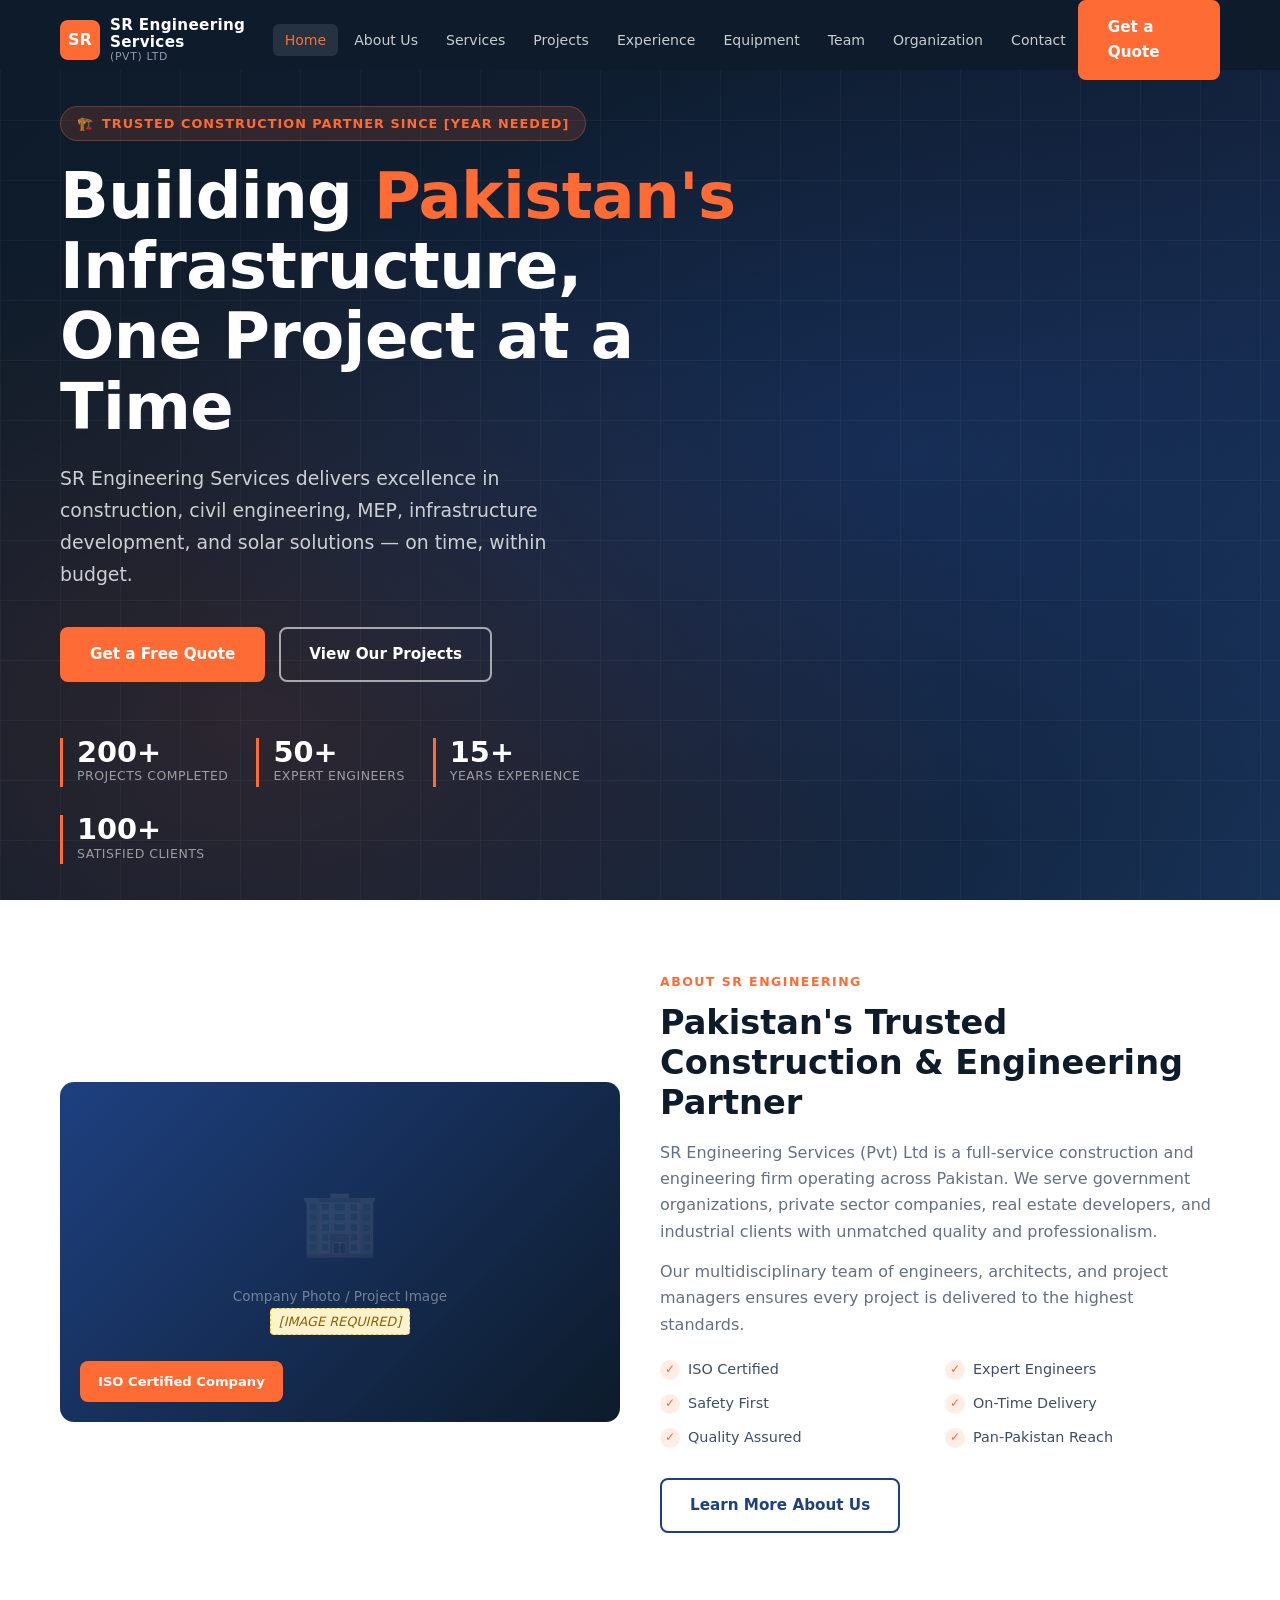
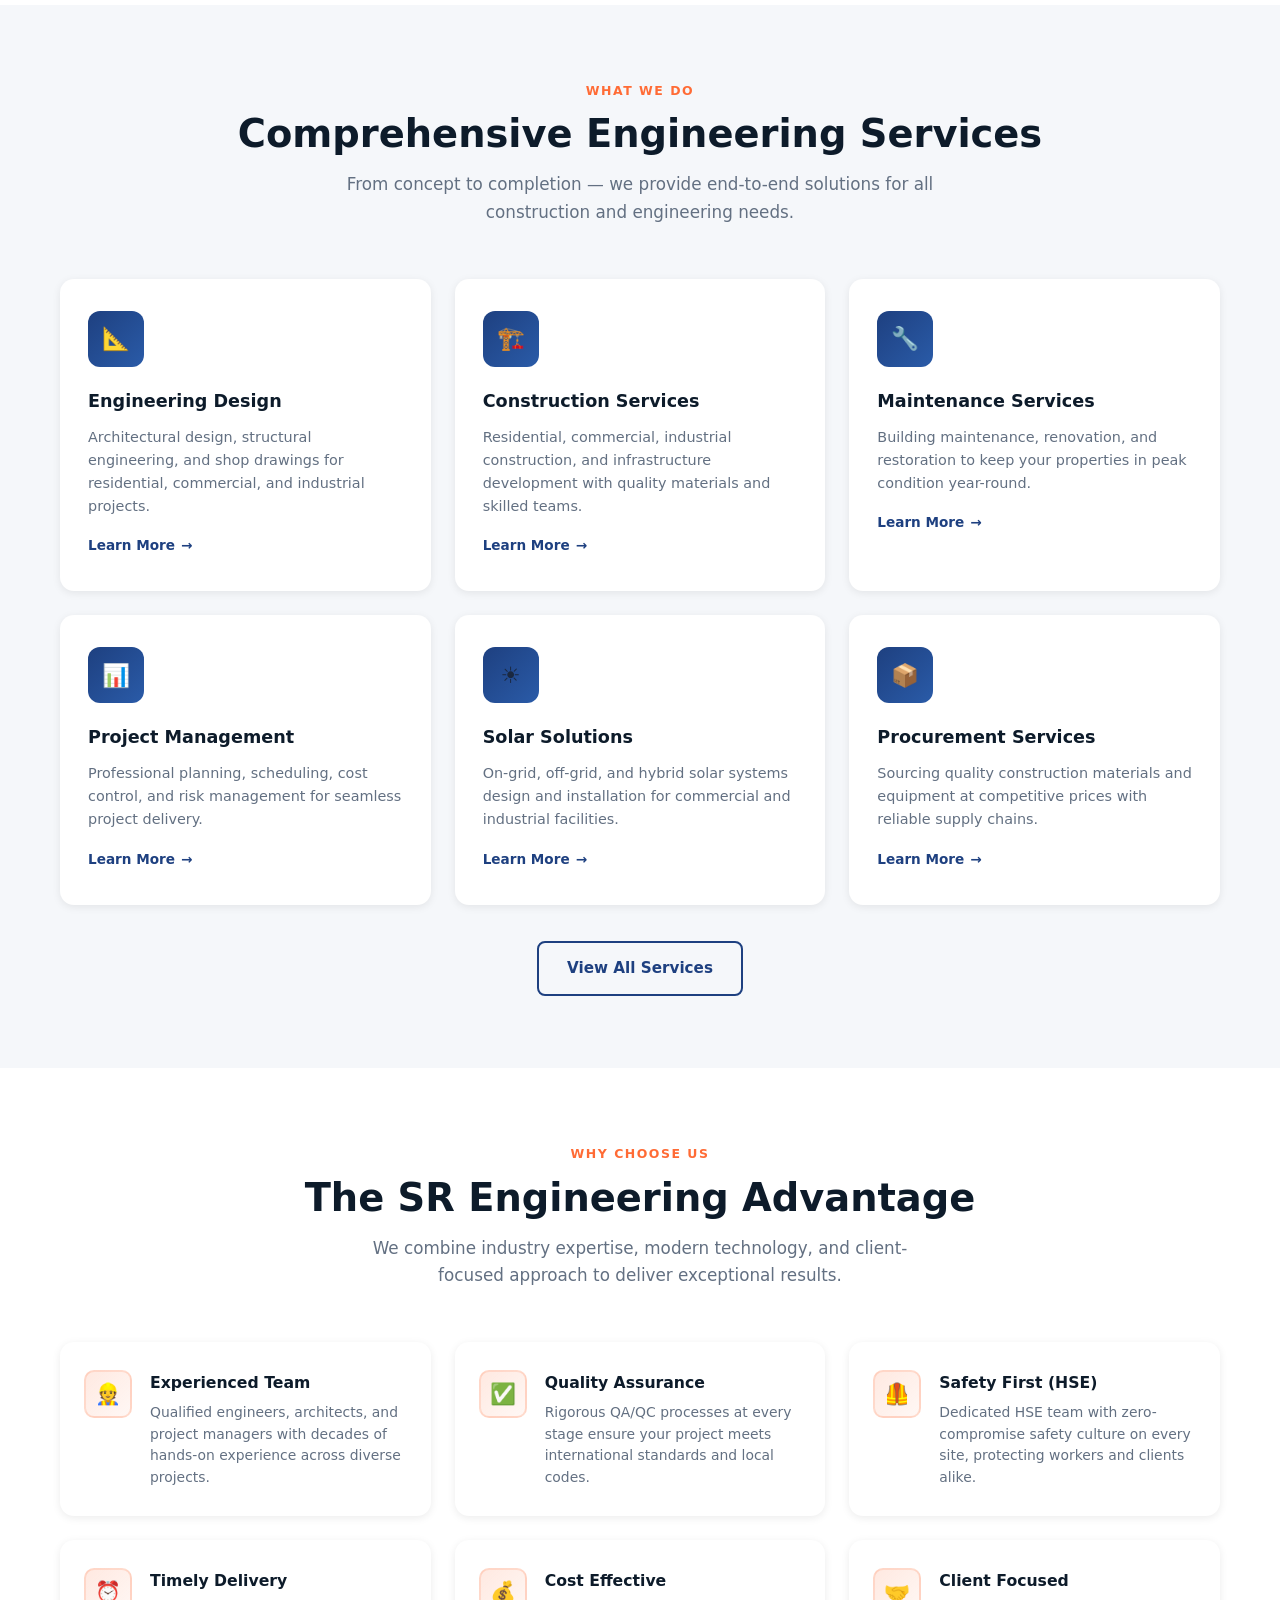
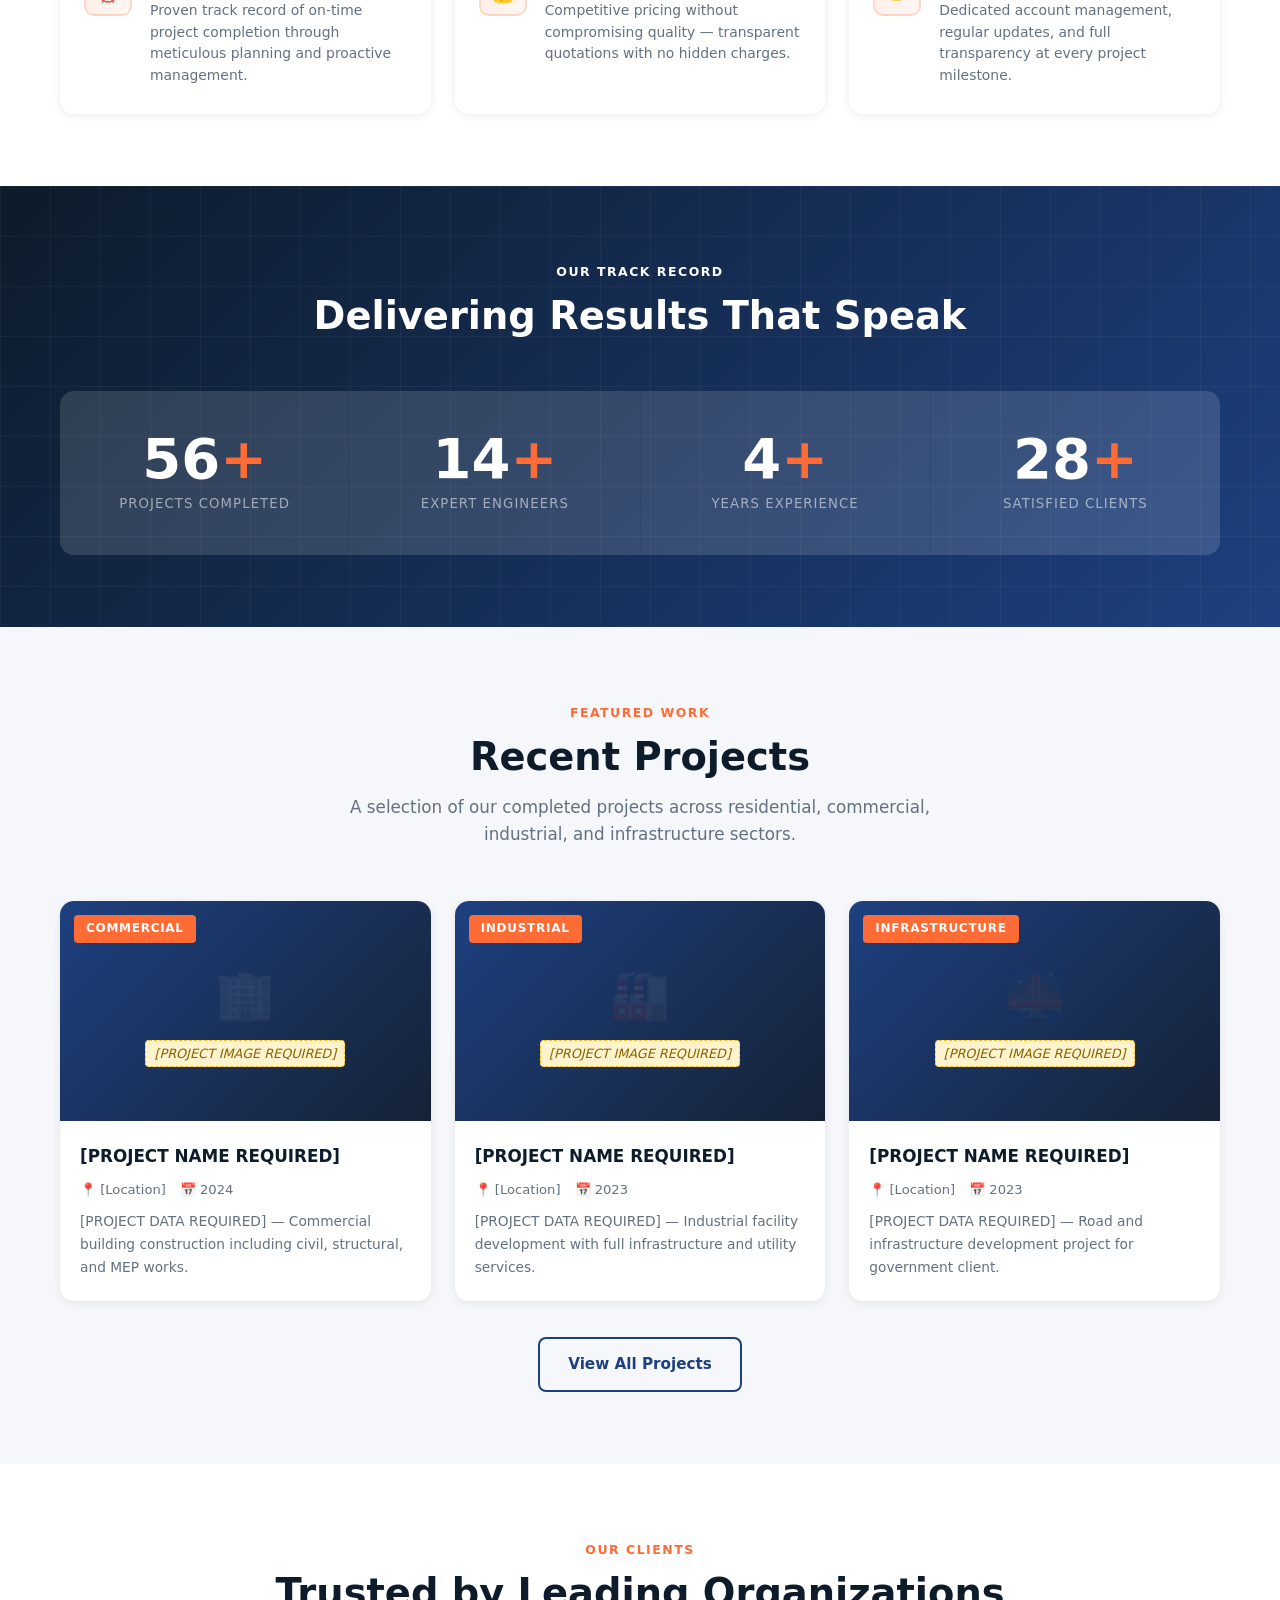
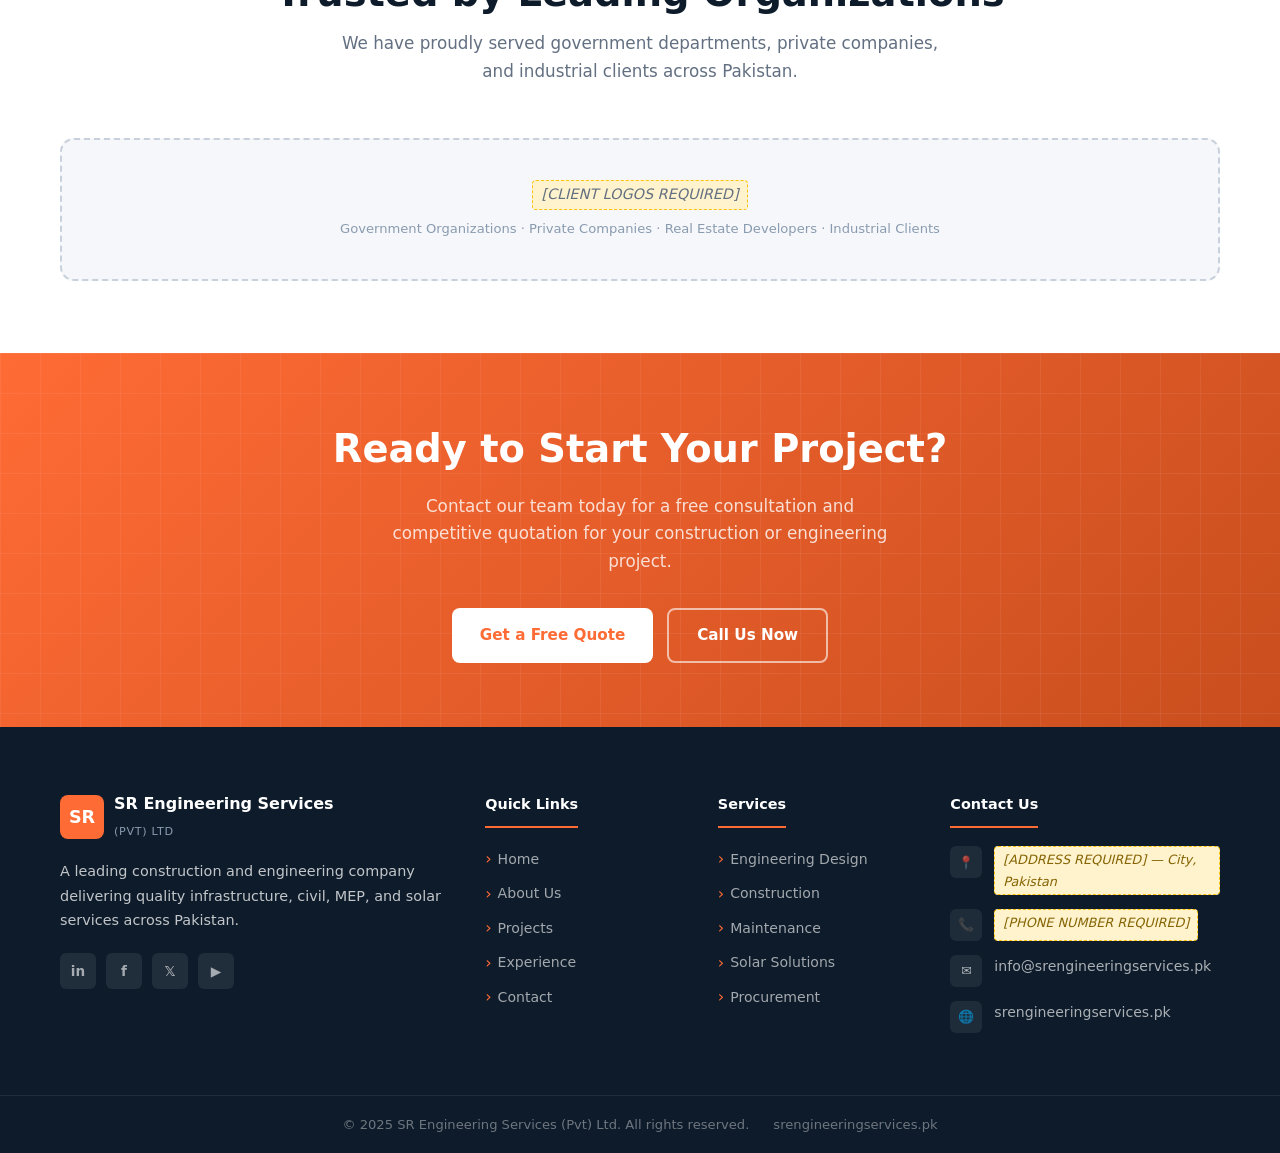
==== index.html @ bb0c6905 "Initial website setup" ====
<!DOCTYPE html>
<html lang="en">
<head>
  <meta charset="UTF-8">
  <meta name="viewport" content="width=device-width, initial-scale=1.0">
  <title>SR Engineering Services (Pvt) Ltd — Construction & Engineering Pakistan</title>
  <meta name="description" content="SR Engineering Services (Pvt) Ltd — Leading construction, civil engineering, infrastructure, MEP, and solar solutions company in Pakistan. Government, commercial, and industrial projects.">
  <meta name="keywords" content="construction company Pakistan, civil engineering, infrastructure, MEP services, solar solutions, SR Engineering">
  <link rel="canonical" href="https://srengineeringservices.pk/">
  <link rel="stylesheet" href="css/style.css">
</head>
<body>

<!-- Navigation -->
<nav class="nav" aria-label="Main navigation">
  <div class="container">
    <div class="nav-inner">
      <a href="index.html" class="nav-logo" aria-label="SR Engineering Services Home">
        <div class="logo-icon" aria-hidden="true">SR</div>
        <div class="logo-text">
          <strong>SR Engineering Services</strong>
          <span>(Pvt) Ltd</span>
        </div>
      </a>
      <ul class="nav-links" role="list">
        <li><a href="index.html" class="active">Home</a></li>
        <li><a href="about.html">About Us</a></li>
        <li><a href="services.html">Services</a></li>
        <li><a href="projects.html">Projects</a></li>
        <li><a href="experience.html">Experience</a></li>
        <li><a href="equipment.html">Equipment</a></li>
        <li><a href="team.html">Team</a></li>
        <li><a href="organization.html">Organization</a></li>
        <li><a href="contact.html">Contact</a></li>
      </ul>
      <a href="contact.html" class="nav-cta btn btn-primary">Get a Quote</a>
      <button class="nav-hamburger" id="hamburger" aria-label="Toggle navigation menu" aria-expanded="false" aria-controls="mobileMenu">
        <span></span><span></span><span></span>
      </button>
    </div>
  </div>
  <div class="nav-mobile" id="mobileMenu" role="navigation" aria-label="Mobile navigation">
    <a href="index.html" class="active">Home</a>
    <a href="about.html">About Us</a>
    <a href="services.html">Services</a>
    <a href="projects.html">Projects</a>
    <a href="experience.html">Experience</a>
    <a href="equipment.html">Equipment</a>
    <a href="team.html">Team</a>
    <a href="organization.html">Organization</a>
    <a href="contact.html">Contact</a>
    <a href="contact.html" class="btn btn-primary">Get a Quote</a>
  </div>
</nav>

<main>

  <!-- Hero -->
  <section class="hero" aria-label="Hero">
    <div class="container">
      <div class="hero-content">
        <div class="hero-badge" aria-hidden="true">
          <span>🏗️</span> Trusted Construction Partner Since [YEAR NEEDED]
        </div>
        <h1>Building <span class="accent-text">Pakistan's</span> Infrastructure, One Project at a Time</h1>
        <p>SR Engineering Services delivers excellence in construction, civil engineering, MEP, infrastructure development, and solar solutions — on time, within budget.</p>
        <div class="hero-actions">
          <a href="contact.html" class="btn btn-primary">Get a Free Quote</a>
          <a href="projects.html" class="btn btn-outline">View Our Projects</a>
        </div>
        <div class="hero-stats" aria-label="Company highlights">
          <div class="hero-stat">
            <div class="num">200+</div>
            <div class="lbl">Projects Completed</div>
          </div>
          <div class="hero-stat">
            <div class="num">50+</div>
            <div class="lbl">Expert Engineers</div>
          </div>
          <div class="hero-stat">
            <div class="num">15+</div>
            <div class="lbl">Years Experience</div>
          </div>
          <div class="hero-stat">
            <div class="num">100+</div>
            <div class="lbl">Satisfied Clients</div>
          </div>
        </div>
      </div>
    </div>
  </section>

  <!-- About Preview -->
  <section class="about-preview section" aria-labelledby="about-heading">
    <div class="container">
      <div class="about-preview-inner">
        <div class="about-preview-visual" aria-hidden="true">
          <div class="about-visual-placeholder">
            <div class="big-icon">🏢</div>
            <p>Company Photo / Project Image<br><span class="content-needed">[IMAGE REQUIRED]</span></p>
          </div>
          <div class="about-tag">ISO Certified Company</div>
        </div>
        <div class="about-preview-text">
          <span class="eyebrow">About SR Engineering</span>
          <h2 id="about-heading">Pakistan's Trusted Construction & Engineering Partner</h2>
          <p>SR Engineering Services (Pvt) Ltd is a full-service construction and engineering firm operating across Pakistan. We serve government organizations, private sector companies, real estate developers, and industrial clients with unmatched quality and professionalism.</p>
          <p>Our multidisciplinary team of engineers, architects, and project managers ensures every project is delivered to the highest standards.</p>
          <div class="about-features">
            <div class="about-feature">ISO Certified</div>
            <div class="about-feature">Expert Engineers</div>
            <div class="about-feature">Safety First</div>
            <div class="about-feature">On-Time Delivery</div>
            <div class="about-feature">Quality Assured</div>
            <div class="about-feature">Pan-Pakistan Reach</div>
          </div>
          <a href="about.html" class="btn btn-outline-dark">Learn More About Us</a>
        </div>
      </div>
    </div>
  </section>

  <!-- Services -->
  <section class="services-sec section" aria-labelledby="services-heading">
    <div class="container">
      <div class="section-header">
        <span class="eyebrow">What We Do</span>
        <h2 id="services-heading">Comprehensive Engineering Services</h2>
        <p>From concept to completion — we provide end-to-end solutions for all construction and engineering needs.</p>
      </div>
      <div class="grid-3">
        <div class="service-card">
          <div class="service-icon" aria-hidden="true">📐</div>
          <h3>Engineering Design</h3>
          <p>Architectural design, structural engineering, and shop drawings for residential, commercial, and industrial projects.</p>
          <a href="services.html#engineering" class="service-link">Learn More</a>
        </div>
        <div class="service-card">
          <div class="service-icon" aria-hidden="true">🏗️</div>
          <h3>Construction Services</h3>
          <p>Residential, commercial, industrial construction, and infrastructure development with quality materials and skilled teams.</p>
          <a href="services.html#construction" class="service-link">Learn More</a>
        </div>
        <div class="service-card">
          <div class="service-icon" aria-hidden="true">🔧</div>
          <h3>Maintenance Services</h3>
          <p>Building maintenance, renovation, and restoration to keep your properties in peak condition year-round.</p>
          <a href="services.html#maintenance" class="service-link">Learn More</a>
        </div>
        <div class="service-card">
          <div class="service-icon" aria-hidden="true">📊</div>
          <h3>Project Management</h3>
          <p>Professional planning, scheduling, cost control, and risk management for seamless project delivery.</p>
          <a href="services.html#management" class="service-link">Learn More</a>
        </div>
        <div class="service-card">
          <div class="service-icon" aria-hidden="true">☀️</div>
          <h3>Solar Solutions</h3>
          <p>On-grid, off-grid, and hybrid solar systems design and installation for commercial and industrial facilities.</p>
          <a href="services.html#solar" class="service-link">Learn More</a>
        </div>
        <div class="service-card">
          <div class="service-icon" aria-hidden="true">📦</div>
          <h3>Procurement Services</h3>
          <p>Sourcing quality construction materials and equipment at competitive prices with reliable supply chains.</p>
          <a href="services.html#procurement" class="service-link">Learn More</a>
        </div>
      </div>
      <div style="text-align:center; margin-top:36px;">
        <a href="services.html" class="btn btn-outline-dark">View All Services</a>
      </div>
    </div>
  </section>

  <!-- Why Choose Us -->
  <section class="section" style="background: var(--white);" aria-labelledby="why-heading">
    <div class="container">
      <div class="section-header">
        <span class="eyebrow">Why Choose Us</span>
        <h2 id="why-heading">The SR Engineering Advantage</h2>
        <p>We combine industry expertise, modern technology, and client-focused approach to deliver exceptional results.</p>
      </div>
      <div class="grid-3">
        <div class="why-card">
          <div class="why-icon" aria-hidden="true">👷</div>
          <div>
            <h3>Experienced Team</h3>
            <p>Qualified engineers, architects, and project managers with decades of hands-on experience across diverse projects.</p>
          </div>
        </div>
        <div class="why-card">
          <div class="why-icon" aria-hidden="true">✅</div>
          <div>
            <h3>Quality Assurance</h3>
            <p>Rigorous QA/QC processes at every stage ensure your project meets international standards and local codes.</p>
          </div>
        </div>
        <div class="why-card">
          <div class="why-icon" aria-hidden="true">🦺</div>
          <div>
            <h3>Safety First (HSE)</h3>
            <p>Dedicated HSE team with zero-compromise safety culture on every site, protecting workers and clients alike.</p>
          </div>
        </div>
        <div class="why-card">
          <div class="why-icon" aria-hidden="true">⏰</div>
          <div>
            <h3>Timely Delivery</h3>
            <p>Proven track record of on-time project completion through meticulous planning and proactive management.</p>
          </div>
        </div>
        <div class="why-card">
          <div class="why-icon" aria-hidden="true">💰</div>
          <div>
            <h3>Cost Effective</h3>
            <p>Competitive pricing without compromising quality — transparent quotations with no hidden charges.</p>
          </div>
        </div>
        <div class="why-card">
          <div class="why-icon" aria-hidden="true">🤝</div>
          <div>
            <h3>Client Focused</h3>
            <p>Dedicated account management, regular updates, and full transparency at every project milestone.</p>
          </div>
        </div>
      </div>
    </div>
  </section>

  <!-- Stats -->
  <section class="stats-sec section" aria-label="Company statistics">
    <div class="container">
      <div class="section-header light">
        <span class="eyebrow">Our Track Record</span>
        <h2>Delivering Results That Speak</h2>
      </div>
      <div class="stats-grid">
        <div class="stat-item">
          <div class="stat-num"><span data-count="200">0</span><span class="suffix">+</span></div>
          <div class="stat-label">Projects Completed</div>
        </div>
        <div class="stat-item">
          <div class="stat-num"><span data-count="50">0</span><span class="suffix">+</span></div>
          <div class="stat-label">Expert Engineers</div>
        </div>
        <div class="stat-item">
          <div class="stat-num"><span data-count="15">0</span><span class="suffix">+</span></div>
          <div class="stat-label">Years Experience</div>
        </div>
        <div class="stat-item">
          <div class="stat-num"><span data-count="100">0</span><span class="suffix">+</span></div>
          <div class="stat-label">Satisfied Clients</div>
        </div>
      </div>
    </div>
  </section>

  <!-- Featured Projects -->
  <section class="section" style="background: var(--light);" aria-labelledby="projects-heading">
    <div class="container">
      <div class="section-header">
        <span class="eyebrow">Featured Work</span>
        <h2 id="projects-heading">Recent Projects</h2>
        <p>A selection of our completed projects across residential, commercial, industrial, and infrastructure sectors.</p>
      </div>
      <div class="grid-3">
        <article class="project-card">
          <div class="project-img">
            <div class="project-img-placeholder">
              <span>🏢</span>
              <p class="content-needed">[PROJECT IMAGE REQUIRED]</p>
            </div>
            <span class="project-category">Commercial</span>
          </div>
          <div class="project-body">
            <h3>[PROJECT NAME REQUIRED]</h3>
            <div class="project-meta">
              <span>📍 [Location]</span>
              <span>📅 2024</span>
            </div>
            <p style="font-size:.86rem; color:var(--text-lt); margin-top:10px;">[PROJECT DATA REQUIRED] — Commercial building construction including civil, structural, and MEP works.</p>
          </div>
        </article>
        <article class="project-card">
          <div class="project-img">
            <div class="project-img-placeholder">
              <span>🏭</span>
              <p class="content-needed">[PROJECT IMAGE REQUIRED]</p>
            </div>
            <span class="project-category">Industrial</span>
          </div>
          <div class="project-body">
            <h3>[PROJECT NAME REQUIRED]</h3>
            <div class="project-meta">
              <span>📍 [Location]</span>
              <span>📅 2023</span>
            </div>
            <p style="font-size:.86rem; color:var(--text-lt); margin-top:10px;">[PROJECT DATA REQUIRED] — Industrial facility development with full infrastructure and utility services.</p>
          </div>
        </article>
        <article class="project-card">
          <div class="project-img">
            <div class="project-img-placeholder">
              <span>🌉</span>
              <p class="content-needed">[PROJECT IMAGE REQUIRED]</p>
            </div>
            <span class="project-category">Infrastructure</span>
          </div>
          <div class="project-body">
            <h3>[PROJECT NAME REQUIRED]</h3>
            <div class="project-meta">
              <span>📍 [Location]</span>
              <span>📅 2023</span>
            </div>
            <p style="font-size:.86rem; color:var(--text-lt); margin-top:10px;">[PROJECT DATA REQUIRED] — Road and infrastructure development project for government client.</p>
          </div>
        </article>
      </div>
      <div style="text-align:center; margin-top:36px;">
        <a href="projects.html" class="btn btn-outline-dark">View All Projects</a>
      </div>
    </div>
  </section>

  <!-- Clients -->
  <section class="section" aria-labelledby="clients-heading">
    <div class="container">
      <div class="section-header">
        <span class="eyebrow">Our Clients</span>
        <h2 id="clients-heading">Trusted by Leading Organizations</h2>
        <p>We have proudly served government departments, private companies, and industrial clients across Pakistan.</p>
      </div>
      <div style="background:var(--light); border-radius:var(--radius-lg); padding:40px; text-align:center; border:2px dashed var(--gray-lt);">
        <p style="color:var(--text-lt); font-size:.9rem; margin-bottom:8px;" class="content-needed">[CLIENT LOGOS REQUIRED]</p>
        <p style="color:var(--gray); font-size:.82rem;">Government Organizations · Private Companies · Real Estate Developers · Industrial Clients</p>
      </div>
    </div>
  </section>

  <!-- CTA Banner -->
  <section class="cta-banner" aria-labelledby="cta-heading">
    <div class="container cta-banner-inner">
      <h2 id="cta-heading">Ready to Start Your Project?</h2>
      <p>Contact our team today for a free consultation and competitive quotation for your construction or engineering project.</p>
      <div style="display:flex; gap:14px; justify-content:center; flex-wrap:wrap;">
        <a href="contact.html" class="btn btn-white">Get a Free Quote</a>
        <a href="tel:[PHONE]" class="btn btn-outline" style="border-color:rgba(255,255,255,.6);">Call Us Now</a>
      </div>
    </div>
  </section>

</main>

<!-- Footer -->
<footer class="footer">
  <div class="container">
    <div class="footer-grid">
      <div class="footer-brand">
        <div class="logo-wrap">
          <div class="logo-icon">SR</div>
          <div>
            <strong>SR Engineering Services</strong>
            <small>(Pvt) Ltd</small>
          </div>
        </div>
        <p>A leading construction and engineering company delivering quality infrastructure, civil, MEP, and solar services across Pakistan.</p>
        <div class="social-links">
          <a href="#" aria-label="LinkedIn">in</a>
          <a href="#" aria-label="Facebook">f</a>
          <a href="#" aria-label="Twitter">𝕏</a>
          <a href="#" aria-label="YouTube">▶</a>
        </div>
      </div>
      <div class="footer-col">
        <h4>Quick Links</h4>
        <ul>
          <li><a href="index.html">Home</a></li>
          <li><a href="about.html">About Us</a></li>
          <li><a href="projects.html">Projects</a></li>
          <li><a href="experience.html">Experience</a></li>
          <li><a href="contact.html">Contact</a></li>
        </ul>
      </div>
      <div class="footer-col">
        <h4>Services</h4>
        <ul>
          <li><a href="services.html#engineering">Engineering Design</a></li>
          <li><a href="services.html#construction">Construction</a></li>
          <li><a href="services.html#maintenance">Maintenance</a></li>
          <li><a href="services.html#solar">Solar Solutions</a></li>
          <li><a href="services.html#procurement">Procurement</a></li>
        </ul>
      </div>
      <div class="footer-col">
        <h4>Contact Us</h4>
        <div class="footer-contact-item">
          <div class="icon" aria-hidden="true">📍</div>
          <span class="content-needed">[ADDRESS REQUIRED] — City, Pakistan</span>
        </div>
        <div class="footer-contact-item">
          <div class="icon" aria-hidden="true">📞</div>
          <span class="content-needed">[PHONE NUMBER REQUIRED]</span>
        </div>
        <div class="footer-contact-item">
          <div class="icon" aria-hidden="true">✉️</div>
          <span>info@srengineeringservices.pk</span>
        </div>
        <div class="footer-contact-item">
          <div class="icon" aria-hidden="true">🌐</div>
          <span>srengineeringservices.pk</span>
        </div>
      </div>
    </div>
  </div>
  <div class="footer-bottom">
    <div class="container" style="display:flex; flex-direction:column; gap:6px; align-items:center;">
      <div style="display:flex; gap:24px; flex-wrap:wrap; justify-content:center;">
        <p>© 2025 SR Engineering Services (Pvt) Ltd. All rights reserved.</p>
        <p>srengineeringservices.pk</p>
      </div>
    </div>
  </div>
</footer>

<script src="js/main.js"></script>
</body>
</html>
---- css/style.css ----
/* ============================================================
   SR Engineering Services (Pvt) Ltd — Main Stylesheet
   Mobile-first | CSS Custom Properties | No Framework
   ============================================================ */

/* ── Reset & Variables ─────────────────────────────────────── */
*, *::before, *::after { box-sizing: border-box; margin: 0; padding: 0; }

:root {
  --dark:       #0d1b2a;
  --dark-2:     #152236;
  --primary:    #1e4080;
  --primary-lt: #2a5ba8;
  --accent:     #ff6b35;
  --accent-dk:  #e05520;
  --light:      #f5f7fa;
  --light-2:    #edf0f5;
  --gray:       #8a9bb0;
  --gray-lt:    #c8d0db;
  --white:      #ffffff;
  --text:       #1a2840;
  --text-md:    #3d4f66;
  --text-lt:    #637082;

  --shadow-sm:  0 2px 8px rgba(0,0,0,.08);
  --shadow:     0 4px 20px rgba(0,0,0,.12);
  --shadow-lg:  0 8px 40px rgba(0,0,0,.18);

  --radius:     8px;
  --radius-lg:  14px;
  --transition: 0.25s ease;

  --nav-h:      70px;
  --container:  1200px;
}

html { scroll-behavior: smooth; font-size: 16px; }

body {
  font-family: 'Segoe UI', system-ui, -apple-system, sans-serif;
  color: var(--text);
  background: var(--white);
  line-height: 1.65;
  -webkit-font-smoothing: antialiased;
}

img { max-width: 100%; display: block; }
a  { color: inherit; text-decoration: none; }
ul { list-style: none; }
button { cursor: pointer; font: inherit; border: none; background: none; }

/* ── Utility ────────────────────────────────────────────────── */
.container {
  width: 100%;
  max-width: var(--container);
  margin: 0 auto;
  padding: 0 20px;
}

.section {
  padding: 72px 0;
}

.section-sm { padding: 48px 0; }

.section-header {
  text-align: center;
  margin-bottom: 52px;
}

.section-header .eyebrow {
  display: inline-block;
  font-size: .78rem;
  font-weight: 700;
  letter-spacing: .12em;
  text-transform: uppercase;
  color: var(--accent);
  margin-bottom: 10px;
}

.section-header h2 {
  font-size: clamp(1.6rem, 4vw, 2.4rem);
  font-weight: 800;
  color: var(--dark);
  line-height: 1.2;
  margin-bottom: 14px;
}

.section-header p {
  font-size: 1.05rem;
  color: var(--text-lt);
  max-width: 600px;
  margin: 0 auto;
}

.section-header.light h2,
.section-header.light p,
.section-header.light .eyebrow { color: var(--white); }
.section-header.light p { opacity: .82; }

/* Grid helpers */
.grid-2 { display: grid; gap: 28px; }
.grid-3 { display: grid; gap: 24px; }
.grid-4 { display: grid; gap: 20px; }

@media (min-width: 640px) {
  .grid-2 { grid-template-columns: repeat(2, 1fr); }
  .grid-4 { grid-template-columns: repeat(2, 1fr); }
}
@media (min-width: 768px) {
  .grid-3 { grid-template-columns: repeat(2, 1fr); }
}
@media (min-width: 1024px) {
  .grid-3 { grid-template-columns: repeat(3, 1fr); }
  .grid-4 { grid-template-columns: repeat(4, 1fr); }
}

/* Buttons */
.btn {
  display: inline-flex;
  align-items: center;
  gap: 8px;
  padding: 13px 28px;
  border-radius: var(--radius);
  font-size: .95rem;
  font-weight: 600;
  transition: all var(--transition);
  cursor: pointer;
  border: 2px solid transparent;
}

.btn-primary {
  background: var(--accent);
  color: var(--white);
  border-color: var(--accent);
}
.btn-primary:hover {
  background: var(--accent-dk);
  border-color: var(--accent-dk);
  transform: translateY(-1px);
  box-shadow: 0 6px 20px rgba(255,107,53,.35);
}

.btn-outline {
  background: transparent;
  color: var(--white);
  border-color: rgba(255,255,255,.6);
}
.btn-outline:hover {
  background: var(--white);
  color: var(--dark);
  border-color: var(--white);
}

.btn-outline-dark {
  background: transparent;
  color: var(--primary);
  border-color: var(--primary);
}
.btn-outline-dark:hover {
  background: var(--primary);
  color: var(--white);
}

/* Card */
.card {
  background: var(--white);
  border-radius: var(--radius-lg);
  box-shadow: var(--shadow-sm);
  transition: transform var(--transition), box-shadow var(--transition);
  overflow: hidden;
}
.card:hover {
  transform: translateY(-4px);
  box-shadow: var(--shadow);
}

/* Badge */
.badge {
  display: inline-block;
  padding: 4px 12px;
  border-radius: 20px;
  font-size: .78rem;
  font-weight: 600;
  background: var(--accent);
  color: var(--white);
}

/* Content needed marker */
.content-needed {
  display: inline-block;
  background: #fff3cd;
  color: #856404;
  border: 1px dashed #ffc107;
  border-radius: 4px;
  padding: 2px 8px;
  font-size: .8rem;
  font-style: italic;
}

/* ── Navigation ─────────────────────────────────────────────── */
.nav {
  position: fixed;
  top: 0; left: 0; right: 0;
  height: var(--nav-h);
  background: var(--dark);
  z-index: 1000;
  transition: box-shadow var(--transition), background var(--transition);
}

.nav.scrolled {
  box-shadow: 0 2px 20px rgba(0,0,0,.3);
}

.nav-inner {
  display: flex;
  align-items: center;
  justify-content: space-between;
  height: 100%;
}

.nav-logo {
  display: flex;
  align-items: center;
  gap: 10px;
}

.nav-logo .logo-icon {
  width: 40px;
  height: 40px;
  background: var(--accent);
  border-radius: var(--radius);
  display: flex;
  align-items: center;
  justify-content: center;
  font-size: 1rem;
  font-weight: 900;
  color: var(--white);
  flex-shrink: 0;
}

.nav-logo .logo-text {
  display: flex;
  flex-direction: column;
  line-height: 1.1;
}
.nav-logo .logo-text strong {
  font-size: .95rem;
  font-weight: 800;
  color: var(--white);
  letter-spacing: .02em;
}
.nav-logo .logo-text span {
  font-size: .68rem;
  color: var(--gray);
  letter-spacing: .06em;
  text-transform: uppercase;
}

.nav-links {
  display: none;
  align-items: center;
  gap: 4px;
}

.nav-links a {
  padding: 8px 12px;
  border-radius: 6px;
  font-size: .88rem;
  font-weight: 500;
  color: rgba(255,255,255,.78);
  transition: all var(--transition);
  white-space: nowrap;
}
.nav-links a:hover,
.nav-links a.active {
  color: var(--white);
  background: rgba(255,255,255,.1);
}
.nav-links a.active {
  color: var(--accent);
}

.nav-cta {
  display: none;
}

.nav-hamburger {
  display: flex;
  flex-direction: column;
  gap: 5px;
  padding: 8px;
  cursor: pointer;
}
.nav-hamburger span {
  display: block;
  width: 24px;
  height: 2px;
  background: var(--white);
  border-radius: 2px;
  transition: all var(--transition);
}
.nav-hamburger.open span:nth-child(1) { transform: translateY(7px) rotate(45deg); }
.nav-hamburger.open span:nth-child(2) { opacity: 0; }
.nav-hamburger.open span:nth-child(3) { transform: translateY(-7px) rotate(-45deg); }

/* Mobile Menu */
.nav-mobile {
  display: none;
  position: absolute;
  top: var(--nav-h);
  left: 0; right: 0;
  background: var(--dark-2);
  padding: 16px 20px 24px;
  border-top: 1px solid rgba(255,255,255,.08);
  box-shadow: var(--shadow-lg);
}
.nav-mobile.open { display: block; }
.nav-mobile a {
  display: block;
  padding: 12px 16px;
  color: rgba(255,255,255,.8);
  font-size: .95rem;
  border-radius: var(--radius);
  transition: all var(--transition);
}
.nav-mobile a:hover,
.nav-mobile a.active {
  background: rgba(255,255,255,.08);
  color: var(--white);
}
.nav-mobile a.active { color: var(--accent); }
.nav-mobile .btn { margin-top: 12px; width: 100%; justify-content: center; }

@media (min-width: 900px) {
  .nav-links     { display: flex; }
  .nav-cta       { display: flex; }
  .nav-hamburger { display: none; }
}

/* ── Page Hero (inner pages) ────────────────────────────────── */
.page-hero {
  background: linear-gradient(135deg, var(--dark) 0%, var(--primary) 100%);
  padding: 120px 0 60px;
  position: relative;
  overflow: hidden;
}
.page-hero::before {
  content: '';
  position: absolute;
  top: -50%; right: -10%;
  width: 500px; height: 500px;
  background: radial-gradient(circle, rgba(255,107,53,.15) 0%, transparent 70%);
  pointer-events: none;
}
.page-hero h1 {
  font-size: clamp(2rem, 5vw, 3rem);
  font-weight: 900;
  color: var(--white);
  margin-bottom: 12px;
}
.page-hero p {
  color: rgba(255,255,255,.75);
  font-size: 1.05rem;
  max-width: 560px;
}
.breadcrumb {
  display: flex;
  align-items: center;
  gap: 8px;
  margin-bottom: 16px;
  font-size: .85rem;
  color: rgba(255,255,255,.5);
}
.breadcrumb a { color: rgba(255,255,255,.7); }
.breadcrumb a:hover { color: var(--accent); }
.breadcrumb span { color: rgba(255,255,255,.3); }

/* ── Footer ─────────────────────────────────────────────────── */
.footer {
  background: var(--dark);
  color: rgba(255,255,255,.75);
  padding: 64px 0 0;
}

.footer-grid {
  display: grid;
  gap: 40px;
  padding-bottom: 48px;
}

.footer-brand .logo-wrap {
  display: flex;
  align-items: center;
  gap: 10px;
  margin-bottom: 16px;
}
.footer-brand .logo-icon {
  width: 44px; height: 44px;
  background: var(--accent);
  border-radius: var(--radius);
  display: flex; align-items: center; justify-content: center;
  font-weight: 900; color: var(--white); font-size: 1.1rem;
}
.footer-brand strong { color: var(--white); font-size: 1rem; font-weight: 800; display: block; }
.footer-brand small  { font-size: .7rem; color: var(--gray); letter-spacing: .06em; text-transform: uppercase; }
.footer-brand p { font-size: .9rem; line-height: 1.7; margin-bottom: 20px; }

.social-links { display: flex; gap: 10px; }
.social-links a {
  width: 36px; height: 36px;
  background: rgba(255,255,255,.08);
  border-radius: 6px;
  display: flex; align-items: center; justify-content: center;
  font-size: .85rem; font-weight: 700; color: rgba(255,255,255,.6);
  transition: all var(--transition);
}
.social-links a:hover { background: var(--accent); color: var(--white); }

.footer-col h4 {
  color: var(--white);
  font-size: .9rem;
  font-weight: 700;
  margin-bottom: 18px;
  padding-bottom: 10px;
  border-bottom: 2px solid var(--accent);
  display: inline-block;
}
.footer-col ul li { margin-bottom: 8px; }
.footer-col ul li a {
  font-size: .88rem;
  color: rgba(255,255,255,.62);
  transition: color var(--transition);
  display: flex; align-items: center; gap: 6px;
}
.footer-col ul li a:hover { color: var(--accent); }
.footer-col ul li a::before { content: '›'; color: var(--accent); font-size: 1rem; }

.footer-contact-item {
  display: flex;
  gap: 12px;
  margin-bottom: 14px;
  font-size: .88rem;
  color: rgba(255,255,255,.65);
}
.footer-contact-item .icon {
  width: 32px; height: 32px;
  background: rgba(255,255,255,.07);
  border-radius: 6px;
  display: flex; align-items: center; justify-content: center;
  flex-shrink: 0;
  font-size: .8rem;
}

.footer-bottom {
  border-top: 1px solid rgba(255,255,255,.08);
  padding: 18px 0;
  display: flex;
  flex-direction: column;
  gap: 8px;
  text-align: center;
  font-size: .82rem;
  color: rgba(255,255,255,.4);
}

@media (min-width: 640px) {
  .footer-grid { grid-template-columns: repeat(2, 1fr); }
}
@media (min-width: 1024px) {
  .footer-grid { grid-template-columns: 2fr 1fr 1fr 1.4fr; }
  .footer-bottom { flex-direction: row; justify-content: space-between; }
}

/* ══════════════════════════════════════════════════════════════
   HOME PAGE
   ══════════════════════════════════════════════════════════════ */

/* Hero */
.hero {
  min-height: 100vh;
  background:
    linear-gradient(to right, rgba(13,27,42,.92) 0%, rgba(13,27,42,.65) 100%),
    linear-gradient(135deg, #0d1b2a 0%, #1e3060 60%, #2a5ba8 100%);
  display: flex;
  align-items: center;
  padding-top: var(--nav-h);
  position: relative;
  overflow: hidden;
}

.hero::before {
  content: '';
  position: absolute;
  inset: 0;
  background:
    radial-gradient(ellipse at 70% 50%, rgba(30,64,128,.4) 0%, transparent 60%),
    radial-gradient(ellipse at 20% 80%, rgba(255,107,53,.12) 0%, transparent 50%);
  pointer-events: none;
}

/* Construction grid pattern */
.hero::after {
  content: '';
  position: absolute;
  inset: 0;
  background-image:
    linear-gradient(rgba(255,255,255,.03) 1px, transparent 1px),
    linear-gradient(90deg, rgba(255,255,255,.03) 1px, transparent 1px);
  background-size: 60px 60px;
  pointer-events: none;
}

.hero-content {
  position: relative;
  z-index: 1;
  max-width: 680px;
}

.hero-badge {
  display: inline-flex;
  align-items: center;
  gap: 8px;
  background: rgba(255,107,53,.15);
  border: 1px solid rgba(255,107,53,.3);
  border-radius: 20px;
  padding: 6px 16px;
  font-size: .8rem;
  font-weight: 600;
  color: var(--accent);
  letter-spacing: .08em;
  text-transform: uppercase;
  margin-bottom: 20px;
}

.hero h1 {
  font-size: clamp(2.2rem, 6vw, 4rem);
  font-weight: 900;
  color: var(--white);
  line-height: 1.1;
  margin-bottom: 20px;
  letter-spacing: -.01em;
}

.hero h1 .accent-text { color: var(--accent); }

.hero p {
  font-size: clamp(1rem, 2vw, 1.18rem);
  color: rgba(255,255,255,.78);
  margin-bottom: 36px;
  max-width: 520px;
  line-height: 1.7;
}

.hero-actions {
  display: flex;
  flex-wrap: wrap;
  gap: 14px;
  margin-bottom: 56px;
}

.hero-stats {
  display: flex;
  flex-wrap: wrap;
  gap: 28px;
}

.hero-stat {
  border-left: 3px solid var(--accent);
  padding-left: 14px;
}
.hero-stat .num {
  font-size: 1.8rem;
  font-weight: 900;
  color: var(--white);
  line-height: 1;
}
.hero-stat .lbl {
  font-size: .78rem;
  color: rgba(255,255,255,.55);
  letter-spacing: .04em;
  text-transform: uppercase;
}

/* About Preview */
.about-preview {
  background: var(--white);
}
.about-preview-inner {
  display: grid;
  gap: 40px;
  align-items: center;
}
.about-preview-visual {
  position: relative;
  border-radius: var(--radius-lg);
  overflow: hidden;
  background: linear-gradient(135deg, var(--primary) 0%, var(--dark) 100%);
  min-height: 340px;
  display: flex;
  align-items: center;
  justify-content: center;
}
.about-visual-placeholder {
  text-align: center;
  color: rgba(255,255,255,.4);
  font-size: .85rem;
  padding: 40px;
}
.about-visual-placeholder .big-icon {
  font-size: 4rem;
  margin-bottom: 10px;
  opacity: .3;
}
.about-tag {
  position: absolute;
  bottom: 20px; left: 20px;
  background: var(--accent);
  color: var(--white);
  padding: 10px 18px;
  border-radius: var(--radius);
  font-size: .82rem;
  font-weight: 700;
}
.about-preview-text .eyebrow {
  font-size: .78rem;
  font-weight: 700;
  letter-spacing: .12em;
  text-transform: uppercase;
  color: var(--accent);
  margin-bottom: 10px;
  display: block;
}
.about-preview-text h2 {
  font-size: clamp(1.5rem, 3vw, 2.1rem);
  font-weight: 800;
  color: var(--dark);
  margin-bottom: 16px;
  line-height: 1.2;
}
.about-preview-text p { color: var(--text-lt); margin-bottom: 14px; }

.about-features {
  display: grid;
  grid-template-columns: 1fr 1fr;
  gap: 10px;
  margin: 20px 0 28px;
}
.about-feature {
  display: flex;
  align-items: center;
  gap: 8px;
  font-size: .9rem;
  color: var(--text-md);
}
.about-feature::before {
  content: '✓';
  width: 20px; height: 20px;
  background: rgba(255,107,53,.12);
  color: var(--accent);
  border-radius: 50%;
  display: flex; align-items: center; justify-content: center;
  font-size: .75rem; font-weight: 900;
  flex-shrink: 0;
}

@media (min-width: 900px) {
  .about-preview-inner { grid-template-columns: 1fr 1fr; }
}

/* Services Grid */
.services-sec { background: var(--light); }

.service-card {
  background: var(--white);
  border-radius: var(--radius-lg);
  padding: 32px 28px;
  box-shadow: var(--shadow-sm);
  transition: all var(--transition);
  border-bottom: 3px solid transparent;
  position: relative;
  overflow: hidden;
}
.service-card:hover {
  transform: translateY(-5px);
  box-shadow: var(--shadow);
  border-bottom-color: var(--accent);
}
.service-icon {
  width: 56px; height: 56px;
  background: linear-gradient(135deg, var(--primary) 0%, var(--primary-lt) 100%);
  border-radius: 12px;
  display: flex;
  align-items: center;
  justify-content: center;
  margin-bottom: 20px;
  font-size: 1.4rem;
}
.service-card h3 {
  font-size: 1.1rem;
  font-weight: 700;
  color: var(--dark);
  margin-bottom: 10px;
}
.service-card p {
  font-size: .9rem;
  color: var(--text-lt);
  line-height: 1.6;
  margin-bottom: 16px;
}
.service-link {
  font-size: .85rem;
  font-weight: 600;
  color: var(--primary);
  display: flex; align-items: center; gap: 6px;
  transition: color var(--transition);
}
.service-link:hover { color: var(--accent); }
.service-link::after { content: '→'; transition: transform var(--transition); }
.service-link:hover::after { transform: translateX(4px); }

/* Why Choose Us */
.why-card {
  background: var(--white);
  border-radius: var(--radius-lg);
  padding: 28px 24px;
  box-shadow: var(--shadow-sm);
  display: flex;
  gap: 18px;
  align-items: flex-start;
  transition: all var(--transition);
}
.why-card:hover {
  box-shadow: var(--shadow);
  transform: translateY(-3px);
}
.why-icon {
  width: 48px; height: 48px;
  background: linear-gradient(135deg, rgba(255,107,53,.15), rgba(255,107,53,.05));
  border: 2px solid rgba(255,107,53,.2);
  border-radius: 10px;
  display: flex; align-items: center; justify-content: center;
  font-size: 1.3rem;
  flex-shrink: 0;
}
.why-card h3 {
  font-size: .98rem;
  font-weight: 700;
  color: var(--dark);
  margin-bottom: 6px;
}
.why-card p { font-size: .87rem; color: var(--text-lt); line-height: 1.55; }

/* Stats */
.stats-sec {
  background: linear-gradient(135deg, var(--dark) 0%, var(--primary) 100%);
  position: relative;
  overflow: hidden;
}
.stats-sec::before {
  content: '';
  position: absolute; inset: 0;
  background-image:
    linear-gradient(rgba(255,255,255,.04) 1px, transparent 1px),
    linear-gradient(90deg, rgba(255,255,255,.04) 1px, transparent 1px);
  background-size: 50px 50px;
}
.stats-grid {
  display: grid;
  grid-template-columns: repeat(2, 1fr);
  gap: 1px;
  background: rgba(255,255,255,.1);
  border-radius: var(--radius-lg);
  overflow: hidden;
  position: relative;
}
.stat-item {
  background: rgba(255,255,255,.04);
  padding: 40px 20px;
  text-align: center;
  transition: background var(--transition);
}
.stat-item:hover { background: rgba(255,255,255,.08); }
.stat-num {
  font-size: clamp(2.4rem, 5vw, 3.5rem);
  font-weight: 900;
  color: var(--white);
  line-height: 1;
  margin-bottom: 6px;
  font-variant-numeric: tabular-nums;
}
.stat-num .suffix { color: var(--accent); }
.stat-label {
  font-size: .83rem;
  color: rgba(255,255,255,.55);
  text-transform: uppercase;
  letter-spacing: .08em;
  font-weight: 500;
}

@media (min-width: 768px) {
  .stats-grid { grid-template-columns: repeat(4, 1fr); }
}

/* Featured Projects */
.project-card {
  border-radius: var(--radius-lg);
  overflow: hidden;
  box-shadow: var(--shadow-sm);
  background: var(--white);
  transition: all var(--transition);
}
.project-card:hover {
  transform: translateY(-5px);
  box-shadow: var(--shadow-lg);
}
.project-img {
  height: 220px;
  background: linear-gradient(135deg, var(--primary) 0%, var(--dark-2) 100%);
  display: flex; align-items: center; justify-content: center;
  position: relative;
  overflow: hidden;
}
.project-img-placeholder {
  text-align: center;
  color: rgba(255,255,255,.3);
  font-size: .8rem;
}
.project-img-placeholder span { font-size: 3rem; display: block; margin-bottom: 6px; opacity: .3; }
.project-category {
  position: absolute;
  top: 14px; left: 14px;
  background: var(--accent);
  color: var(--white);
  padding: 4px 12px;
  border-radius: 4px;
  font-size: .75rem;
  font-weight: 600;
  text-transform: uppercase;
  letter-spacing: .06em;
}
.project-body { padding: 22px 20px; }
.project-body h3 { font-size: 1.05rem; font-weight: 700; color: var(--dark); margin-bottom: 8px; }
.project-meta {
  display: flex; flex-wrap: wrap; gap: 14px;
  font-size: .82rem; color: var(--text-lt);
}
.project-meta span { display: flex; align-items: center; gap: 5px; }

/* CTA Banner */
.cta-banner {
  background: linear-gradient(135deg, var(--accent) 0%, #c94e1e 100%);
  padding: 64px 0;
  text-align: center;
  position: relative;
  overflow: hidden;
}
.cta-banner::before {
  content: '';
  position: absolute; inset: 0;
  background-image:
    linear-gradient(rgba(255,255,255,.06) 1px, transparent 1px),
    linear-gradient(90deg, rgba(255,255,255,.06) 1px, transparent 1px);
  background-size: 40px 40px;
}
.cta-banner-inner { position: relative; z-index: 1; }
.cta-banner h2 {
  font-size: clamp(1.6rem, 4vw, 2.4rem);
  font-weight: 900;
  color: var(--white);
  margin-bottom: 12px;
}
.cta-banner p {
  color: rgba(255,255,255,.8);
  font-size: 1.05rem;
  margin-bottom: 32px;
  max-width: 500px;
  margin-left: auto; margin-right: auto;
}
.cta-banner .btn-white {
  background: var(--white);
  color: var(--accent);
  border: none;
  font-weight: 700;
}
.cta-banner .btn-white:hover {
  background: var(--dark);
  color: var(--white);
  transform: translateY(-2px);
  box-shadow: 0 8px 24px rgba(0,0,0,.2);
}

/* ══════════════════════════════════════════════════════════════
   ABOUT PAGE
   ══════════════════════════════════════════════════════════════ */
.vmg-card {
  background: var(--white);
  border-radius: var(--radius-lg);
  padding: 32px 28px;
  box-shadow: var(--shadow-sm);
  border-top: 4px solid var(--primary);
  transition: all var(--transition);
}
.vmg-card:nth-child(2) { border-top-color: var(--accent); }
.vmg-card:nth-child(3) { border-top-color: #28a745; }
.vmg-card:hover { transform: translateY(-4px); box-shadow: var(--shadow); }
.vmg-card .icon { font-size: 2.2rem; margin-bottom: 14px; }
.vmg-card h3 { font-size: 1.15rem; font-weight: 800; color: var(--dark); margin-bottom: 12px; }
.vmg-card p  { font-size: .9rem; color: var(--text-lt); line-height: 1.7; }

.hse-card {
  background: var(--light);
  border-radius: var(--radius-lg);
  padding: 28px 24px;
  border-left: 4px solid var(--accent);
}
.hse-card h3 { font-size: 1rem; font-weight: 700; color: var(--dark); margin-bottom: 10px; }
.hse-card ul { padding-left: 0; }
.hse-card ul li {
  display: flex; align-items: flex-start; gap: 8px;
  font-size: .9rem; color: var(--text-md); margin-bottom: 8px; padding-left: 0;
}
.hse-card ul li::before {
  content: '◆';
  color: var(--accent);
  font-size: .6rem;
  margin-top: 5px;
  flex-shrink: 0;
}

/* Timeline */
.timeline { position: relative; padding: 20px 0; }
.timeline::before {
  content: '';
  position: absolute;
  left: 20px; top: 0; bottom: 0;
  width: 2px;
  background: linear-gradient(to bottom, var(--primary), var(--accent));
}
.timeline-item {
  position: relative;
  padding: 0 0 32px 60px;
}
.timeline-dot {
  position: absolute;
  left: 12px; top: 4px;
  width: 18px; height: 18px;
  border-radius: 50%;
  background: var(--accent);
  border: 3px solid var(--white);
  box-shadow: 0 0 0 2px var(--accent);
}
.timeline-year {
  font-size: .8rem;
  font-weight: 700;
  color: var(--accent);
  text-transform: uppercase;
  letter-spacing: .08em;
  margin-bottom: 4px;
}
.timeline-item h4 { font-size: .98rem; font-weight: 700; color: var(--dark); margin-bottom: 6px; }
.timeline-item p  { font-size: .88rem; color: var(--text-lt); }

@media (min-width: 768px) {
  .timeline::before { left: 50%; transform: translateX(-50%); }
  .timeline-item { padding: 0 calc(50% + 40px) 32px 0; text-align: right; }
  .timeline-item:nth-child(even) { padding: 0 0 32px calc(50% + 40px); text-align: left; }
  .timeline-dot { left: calc(50% - 9px); }
  .timeline-item:nth-child(even) .timeline-dot { left: calc(50% - 9px); }
}

/* Certifications */
.cert-grid {
  display: grid;
  gap: 20px;
  grid-template-columns: repeat(auto-fill, minmax(180px, 1fr));
}
.cert-card {
  background: var(--white);
  border: 2px dashed var(--gray-lt);
  border-radius: var(--radius-lg);
  padding: 28px 20px;
  text-align: center;
  transition: all var(--transition);
}
.cert-card:hover { border-color: var(--primary); }
.cert-card .icon { font-size: 2.5rem; margin-bottom: 10px; }
.cert-card p { font-size: .8rem; color: var(--text-lt); }

/* ══════════════════════════════════════════════════════════════
   SERVICES PAGE
   ══════════════════════════════════════════════════════════════ */
.services-page-layout {
  display: grid;
  gap: 32px;
}

.services-sidebar {
  position: sticky;
  top: calc(var(--nav-h) + 20px);
  height: fit-content;
}

.services-nav {
  background: var(--white);
  border-radius: var(--radius-lg);
  box-shadow: var(--shadow-sm);
  overflow: hidden;
}
.services-nav h4 {
  background: var(--dark);
  color: var(--white);
  padding: 14px 18px;
  font-size: .85rem;
  font-weight: 700;
  text-transform: uppercase;
  letter-spacing: .08em;
}
.services-nav a {
  display: flex;
  align-items: center;
  gap: 10px;
  padding: 12px 18px;
  font-size: .88rem;
  color: var(--text-md);
  border-bottom: 1px solid var(--light-2);
  transition: all var(--transition);
}
.services-nav a:hover,
.services-nav a.active {
  background: var(--light);
  color: var(--primary);
  padding-left: 24px;
}
.services-nav a span { font-size: .9rem; }

.service-section {
  background: var(--white);
  border-radius: var(--radius-lg);
  padding: 36px 32px;
  box-shadow: var(--shadow-sm);
  margin-bottom: 24px;
  border-left: 5px solid var(--primary);
  scroll-margin-top: calc(var(--nav-h) + 20px);
}

.service-section-header {
  display: flex;
  align-items: center;
  gap: 16px;
  margin-bottom: 20px;
}
.service-section-icon {
  width: 56px; height: 56px;
  background: linear-gradient(135deg, var(--primary), var(--primary-lt));
  border-radius: 12px;
  display: flex; align-items: center; justify-content: center;
  font-size: 1.5rem;
  flex-shrink: 0;
}
.service-section h2 {
  font-size: 1.4rem;
  font-weight: 800;
  color: var(--dark);
}

.service-desc {
  color: var(--text-lt);
  margin-bottom: 24px;
  line-height: 1.7;
}

.service-features-grid {
  display: grid;
  gap: 12px;
}
.service-feature-item {
  display: flex;
  align-items: flex-start;
  gap: 10px;
  padding: 14px 16px;
  background: var(--light);
  border-radius: var(--radius);
  font-size: .9rem;
}
.service-feature-item .check {
  width: 22px; height: 22px;
  background: var(--primary);
  color: var(--white);
  border-radius: 50%;
  display: flex; align-items: center; justify-content: center;
  font-size: .7rem;
  font-weight: 900;
  flex-shrink: 0;
}
.service-feature-item p { color: var(--text-md); line-height: 1.5; }
.service-feature-item p strong { display: block; color: var(--dark); font-size: .88rem; }

@media (min-width: 640px) {
  .service-features-grid { grid-template-columns: repeat(2, 1fr); }
}

@media (min-width: 1024px) {
  .services-page-layout { grid-template-columns: 260px 1fr; }
}

/* ══════════════════════════════════════════════════════════════
   PROJECTS PAGE
   ══════════════════════════════════════════════════════════════ */
.filter-tabs {
  display: flex;
  flex-wrap: wrap;
  gap: 10px;
  margin-bottom: 36px;
  justify-content: center;
}
.filter-tab {
  padding: 9px 22px;
  border-radius: 24px;
  font-size: .88rem;
  font-weight: 600;
  border: 2px solid var(--gray-lt);
  color: var(--text-lt);
  cursor: pointer;
  transition: all var(--transition);
  background: var(--white);
}
.filter-tab:hover,
.filter-tab.active {
  background: var(--primary);
  color: var(--white);
  border-color: var(--primary);
}

.projects-grid {
  display: grid;
  gap: 24px;
}

@media (min-width: 640px) { .projects-grid { grid-template-columns: repeat(2, 1fr); } }
@media (min-width: 1024px) { .projects-grid { grid-template-columns: repeat(3, 1fr); } }

.project-card[hidden] { display: none; }

/* ══════════════════════════════════════════════════════════════
   EXPERIENCE PAGE
   ══════════════════════════════════════════════════════════════ */
.industry-card {
  background: var(--white);
  border-radius: var(--radius-lg);
  padding: 24px 20px;
  text-align: center;
  box-shadow: var(--shadow-sm);
  transition: all var(--transition);
}
.industry-card:hover { transform: translateY(-4px); box-shadow: var(--shadow); }
.industry-card .icon { font-size: 2.4rem; margin-bottom: 12px; }
.industry-card h3 { font-size: .95rem; font-weight: 700; color: var(--dark); }

.capabilities-list {
  display: grid;
  gap: 12px;
}
.cap-item {
  display: flex;
  align-items: center;
  gap: 12px;
  padding: 14px 18px;
  background: var(--white);
  border-radius: var(--radius);
  box-shadow: var(--shadow-sm);
  font-size: .92rem;
  color: var(--text-md);
}
.cap-item::before {
  content: '';
  width: 8px; height: 8px;
  background: var(--accent);
  border-radius: 50%;
  flex-shrink: 0;
}
@media (min-width: 768px) { .capabilities-list { grid-template-columns: repeat(2, 1fr); } }

.achievement-list { counter-reset: achievement; }
.achievement-item {
  counter-increment: achievement;
  display: flex;
  gap: 16px;
  padding: 18px 20px;
  background: var(--white);
  border-radius: var(--radius);
  box-shadow: var(--shadow-sm);
  margin-bottom: 12px;
  align-items: flex-start;
}
.achievement-item::before {
  content: counter(achievement, decimal-leading-zero);
  font-size: 1.4rem;
  font-weight: 900;
  color: var(--accent);
  flex-shrink: 0;
  line-height: 1;
  min-width: 32px;
}
.achievement-item p { color: var(--text-md); font-size: .92rem; }

/* ══════════════════════════════════════════════════════════════
   EQUIPMENT PAGE
   ══════════════════════════════════════════════════════════════ */
.equip-section { margin-bottom: 48px; }
.equip-section h2 {
  font-size: 1.3rem;
  font-weight: 800;
  color: var(--dark);
  margin-bottom: 20px;
  display: flex;
  align-items: center;
  gap: 12px;
}
.equip-section h2::before {
  content: '';
  width: 4px; height: 24px;
  background: var(--accent);
  border-radius: 2px;
}

.equip-table {
  width: 100%;
  border-collapse: collapse;
  font-size: .9rem;
  box-shadow: var(--shadow-sm);
  border-radius: var(--radius);
  overflow: hidden;
}
.equip-table th {
  background: var(--dark);
  color: var(--white);
  padding: 12px 16px;
  text-align: left;
  font-size: .82rem;
  text-transform: uppercase;
  letter-spacing: .06em;
}
.equip-table td {
  padding: 12px 16px;
  border-bottom: 1px solid var(--light-2);
  color: var(--text-md);
}
.equip-table tr:last-child td { border-bottom: none; }
.equip-table tr:nth-child(even) td { background: var(--light); }
.equip-table tr:hover td { background: rgba(30,64,128,.04); }

.equip-card {
  background: var(--white);
  border-radius: var(--radius);
  padding: 20px;
  box-shadow: var(--shadow-sm);
  display: flex;
  align-items: center;
  gap: 14px;
  transition: all var(--transition);
}
.equip-card:hover { transform: translateY(-2px); box-shadow: var(--shadow); }
.equip-card .icon { font-size: 1.8rem; flex-shrink: 0; }
.equip-card h4 { font-size: .92rem; font-weight: 700; color: var(--dark); }
.equip-card p  { font-size: .8rem; color: var(--text-lt); }

/* ══════════════════════════════════════════════════════════════
   TEAM PAGE
   ══════════════════════════════════════════════════════════════ */
.leader-card {
  background: var(--white);
  border-radius: var(--radius-lg);
  overflow: hidden;
  box-shadow: var(--shadow-sm);
  transition: all var(--transition);
}
.leader-card:hover { transform: translateY(-5px); box-shadow: var(--shadow-lg); }
.leader-photo {
  height: 260px;
  background: linear-gradient(135deg, var(--dark) 0%, var(--primary-lt) 100%);
  display: flex;
  align-items: center;
  justify-content: center;
  position: relative;
}
.leader-avatar {
  width: 100px; height: 100px;
  background: rgba(255,255,255,.15);
  border-radius: 50%;
  border: 3px solid rgba(255,255,255,.3);
  display: flex; align-items: center; justify-content: center;
  font-size: 2.5rem; color: rgba(255,255,255,.6);
}
.leader-badge {
  position: absolute;
  bottom: 16px; right: 16px;
  background: var(--accent);
  color: var(--white);
  padding: 4px 12px;
  border-radius: 4px;
  font-size: .75rem;
  font-weight: 700;
}
.leader-info { padding: 22px 20px; }
.leader-info h3 { font-size: 1.1rem; font-weight: 800; color: var(--dark); margin-bottom: 4px; }
.leader-info .title { font-size: .85rem; color: var(--accent); font-weight: 600; margin-bottom: 10px; }
.leader-info p { font-size: .88rem; color: var(--text-lt); line-height: 1.6; }

.team-card {
  background: var(--white);
  border-radius: var(--radius-lg);
  padding: 24px 20px;
  box-shadow: var(--shadow-sm);
  text-align: center;
  transition: all var(--transition);
}
.team-card:hover { transform: translateY(-4px); box-shadow: var(--shadow); }
.team-avatar {
  width: 72px; height: 72px;
  background: linear-gradient(135deg, var(--primary) 0%, var(--primary-lt) 100%);
  border-radius: 50%;
  display: flex; align-items: center; justify-content: center;
  font-size: 1.8rem; color: rgba(255,255,255,.6);
  margin: 0 auto 14px;
}
.team-card h4 { font-size: .95rem; font-weight: 700; color: var(--dark); margin-bottom: 4px; }
.team-card .role { font-size: .82rem; color: var(--accent); font-weight: 600; margin-bottom: 8px; }
.team-card .dept { font-size: .78rem; color: var(--gray); }

/* ══════════════════════════════════════════════════════════════
   ORG CHART PAGE
   ══════════════════════════════════════════════════════════════ */
.org-chart {
  overflow-x: auto;
  padding: 20px 0;
}

.org-level {
  display: flex;
  justify-content: center;
  gap: 16px;
  flex-wrap: wrap;
  margin-bottom: 0;
  position: relative;
}

.org-node {
  background: var(--white);
  border: 2px solid var(--light-2);
  border-radius: var(--radius);
  padding: 14px 20px;
  text-align: center;
  min-width: 140px;
  transition: all var(--transition);
  position: relative;
}
.org-node:hover {
  border-color: var(--primary);
  box-shadow: var(--shadow);
  transform: translateY(-2px);
}
.org-node h4 { font-size: .9rem; font-weight: 700; color: var(--dark); }
.org-node p  { font-size: .75rem; color: var(--text-lt); margin-top: 2px; }

.org-node.ceo {
  background: var(--dark);
  border-color: var(--dark);
  min-width: 180px;
}
.org-node.ceo h4, .org-node.ceo p { color: var(--white); }

.org-node.director {
  background: var(--primary);
  border-color: var(--primary);
}
.org-node.director h4, .org-node.director p { color: var(--white); }

.org-node.manager {
  border-color: var(--accent);
}
.org-node.manager h4 { color: var(--primary); }

.org-connector {
  display: flex;
  justify-content: center;
  height: 32px;
  position: relative;
}
.org-connector::before {
  content: '';
  position: absolute;
  top: 0; left: 50%;
  width: 2px; height: 100%;
  background: var(--gray-lt);
}

.org-h-line {
  height: 2px;
  background: var(--gray-lt);
  margin: 0 auto;
  width: 80%;
  position: relative;
}

/* ══════════════════════════════════════════════════════════════
   CONTACT PAGE
   ══════════════════════════════════════════════════════════════ */
.contact-layout {
  display: grid;
  gap: 40px;
}

.contact-info-card {
  background: var(--white);
  border-radius: var(--radius-lg);
  padding: 24px 22px;
  box-shadow: var(--shadow-sm);
  display: flex;
  gap: 16px;
  align-items: flex-start;
  transition: all var(--transition);
}
.contact-info-card:hover { transform: translateY(-3px); box-shadow: var(--shadow); }
.contact-icon {
  width: 50px; height: 50px;
  background: linear-gradient(135deg, var(--primary), var(--primary-lt));
  border-radius: 10px;
  display: flex; align-items: center; justify-content: center;
  font-size: 1.3rem;
  flex-shrink: 0;
  color: var(--white);
}
.contact-info-card h4 { font-size: .9rem; font-weight: 700; color: var(--dark); margin-bottom: 4px; }
.contact-info-card p, .contact-info-card a {
  font-size: .9rem;
  color: var(--text-lt);
  line-height: 1.5;
  display: block;
}
.contact-info-card a:hover { color: var(--accent); }

.contact-form-wrap {
  background: var(--white);
  border-radius: var(--radius-lg);
  padding: 36px 32px;
  box-shadow: var(--shadow);
}
.contact-form-wrap h3 {
  font-size: 1.3rem; font-weight: 800; color: var(--dark); margin-bottom: 6px;
}
.contact-form-wrap > p { font-size: .9rem; color: var(--text-lt); margin-bottom: 28px; }

.form-row { display: grid; gap: 18px; margin-bottom: 18px; }
@media (min-width: 640px) { .form-row { grid-template-columns: repeat(2, 1fr); } }

.form-group { display: flex; flex-direction: column; gap: 6px; }
.form-group label {
  font-size: .83rem;
  font-weight: 600;
  color: var(--text-md);
  letter-spacing: .02em;
}
.form-group input,
.form-group select,
.form-group textarea {
  padding: 11px 14px;
  border: 2px solid var(--light-2);
  border-radius: var(--radius);
  font-size: .92rem;
  font-family: inherit;
  color: var(--text);
  background: var(--white);
  transition: border-color var(--transition), box-shadow var(--transition);
  outline: none;
}
.form-group input:focus,
.form-group select:focus,
.form-group textarea:focus {
  border-color: var(--primary);
  box-shadow: 0 0 0 3px rgba(30,64,128,.1);
}
.form-group textarea { resize: vertical; min-height: 120px; }
.form-group select { cursor: pointer; }

.map-placeholder {
  height: 320px;
  background: linear-gradient(135deg, var(--light), var(--light-2));
  border-radius: var(--radius-lg);
  display: flex;
  flex-direction: column;
  align-items: center;
  justify-content: center;
  border: 2px dashed var(--gray-lt);
  color: var(--text-lt);
  gap: 10px;
  font-size: .9rem;
  margin-top: 40px;
}
.map-placeholder span { font-size: 3rem; opacity: .4; }

@media (min-width: 1024px) {
  .contact-layout { grid-template-columns: 1fr 1.4fr; }
}

/* ── Responsive adjustments ─────────────────────────────────── */
@media (max-width: 639px) {
  .section { padding: 52px 0; }
  .hero-stat { display: none; }
  .hero-stat:first-child { display: block; }
}

/* ── Accessibility ──────────────────────────────────────────── */
:focus-visible {
  outline: 3px solid var(--accent);
  outline-offset: 2px;
  border-radius: 4px;
}

.sr-only {
  position: absolute;
  width: 1px; height: 1px;
  padding: 0; margin: -1px;
  overflow: hidden;
  clip: rect(0,0,0,0);
  white-space: nowrap;
  border: 0;
}
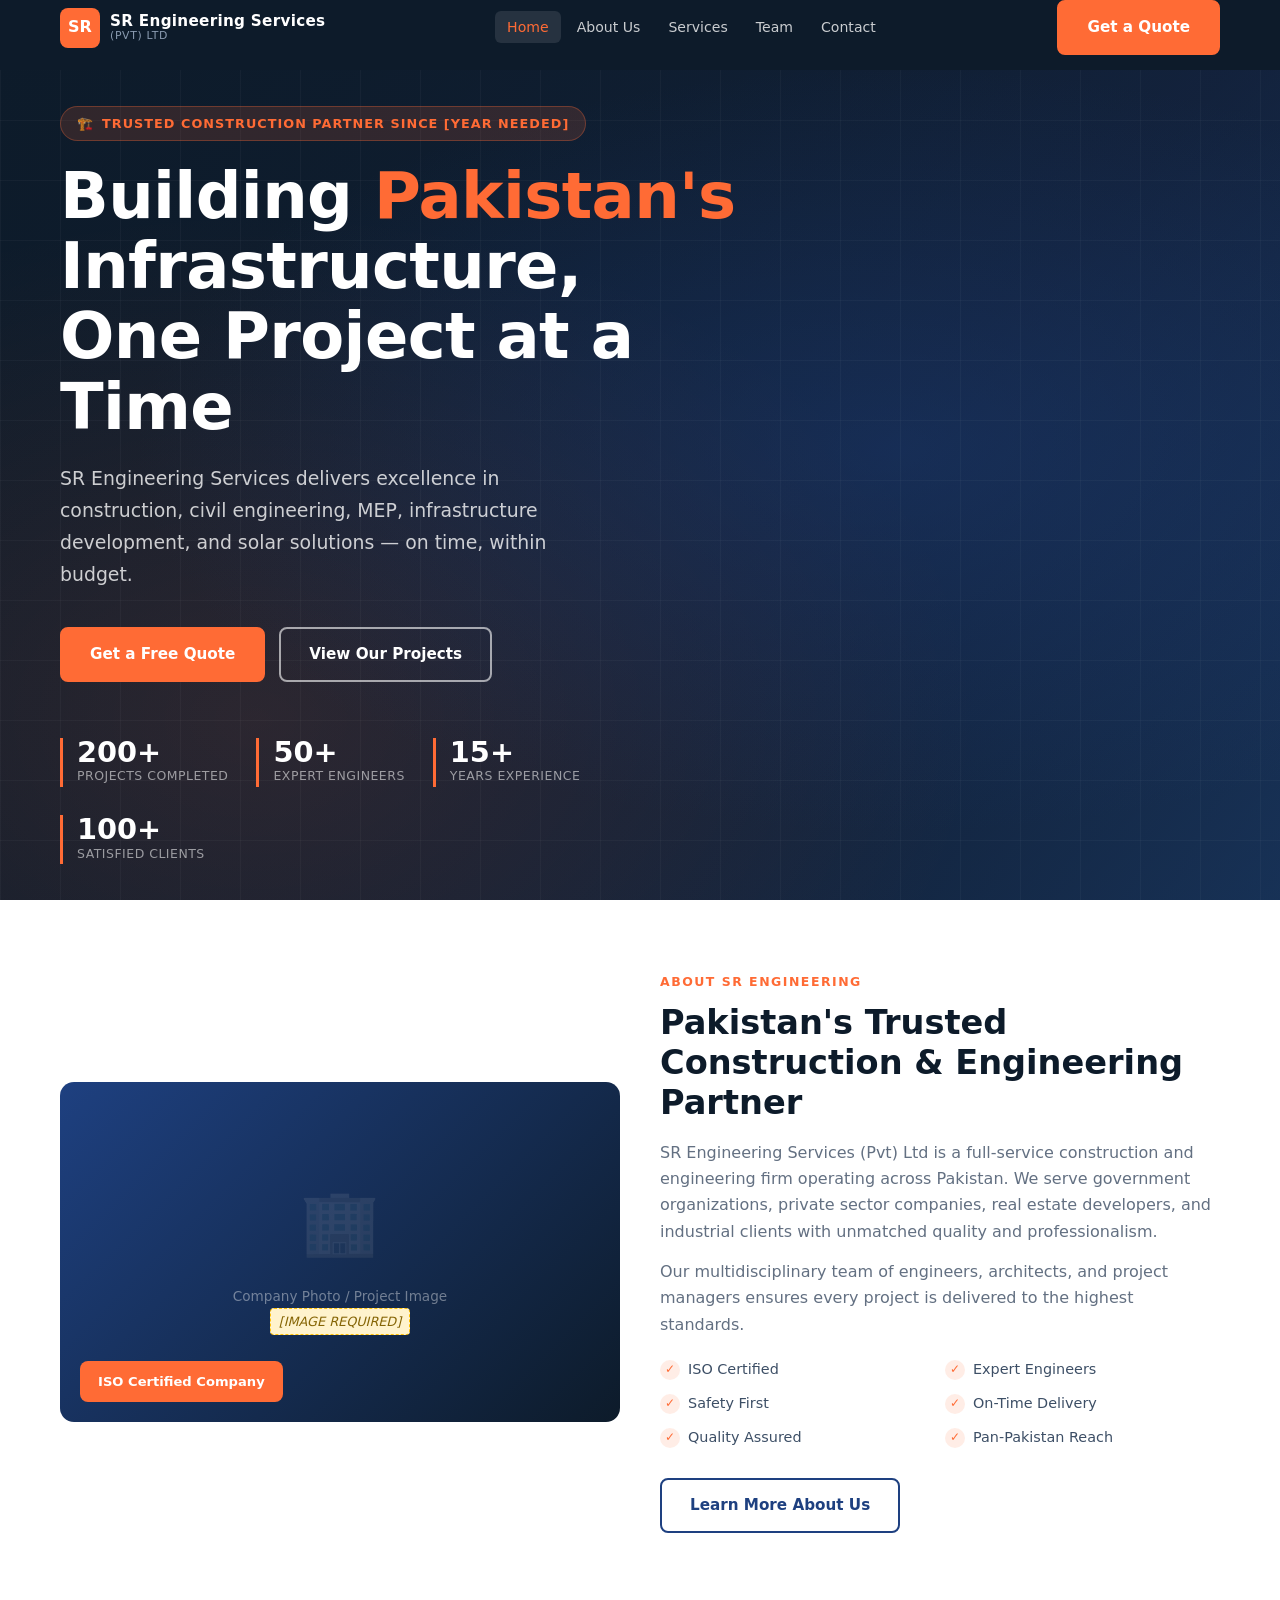
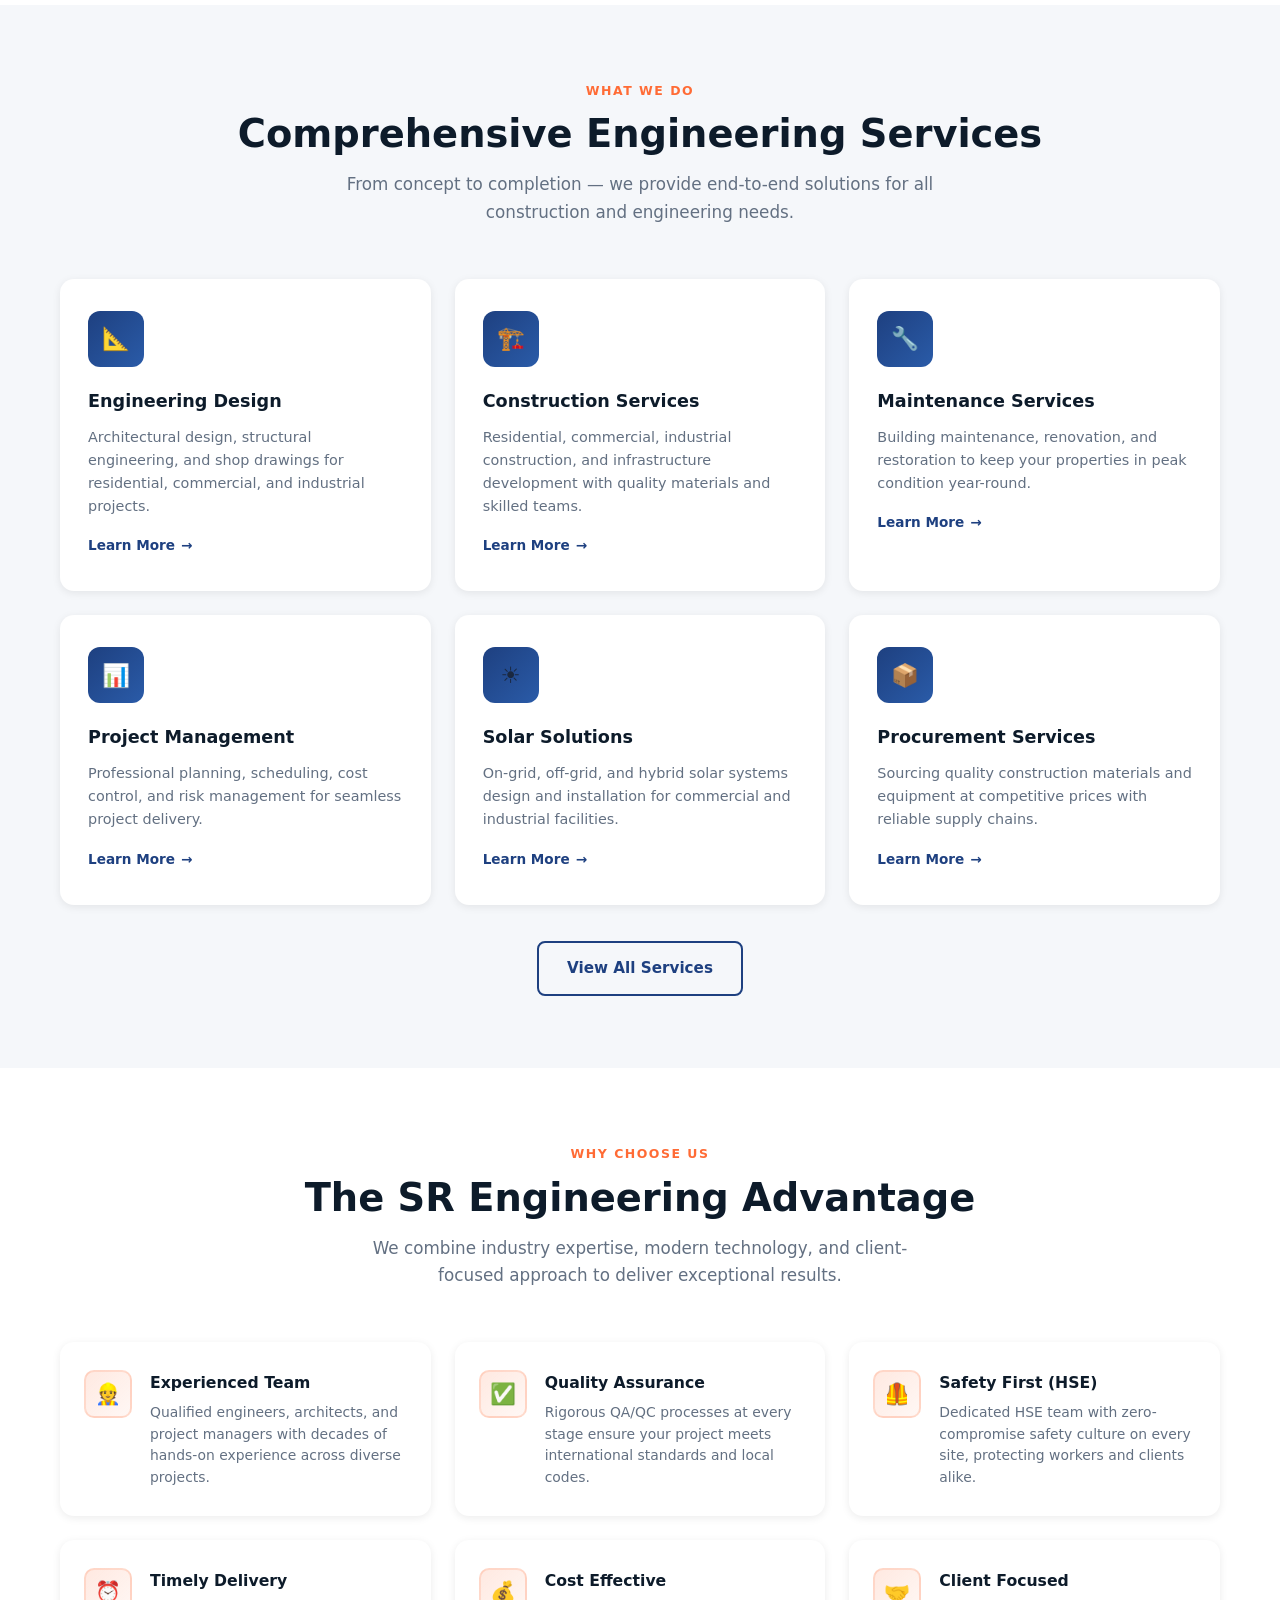
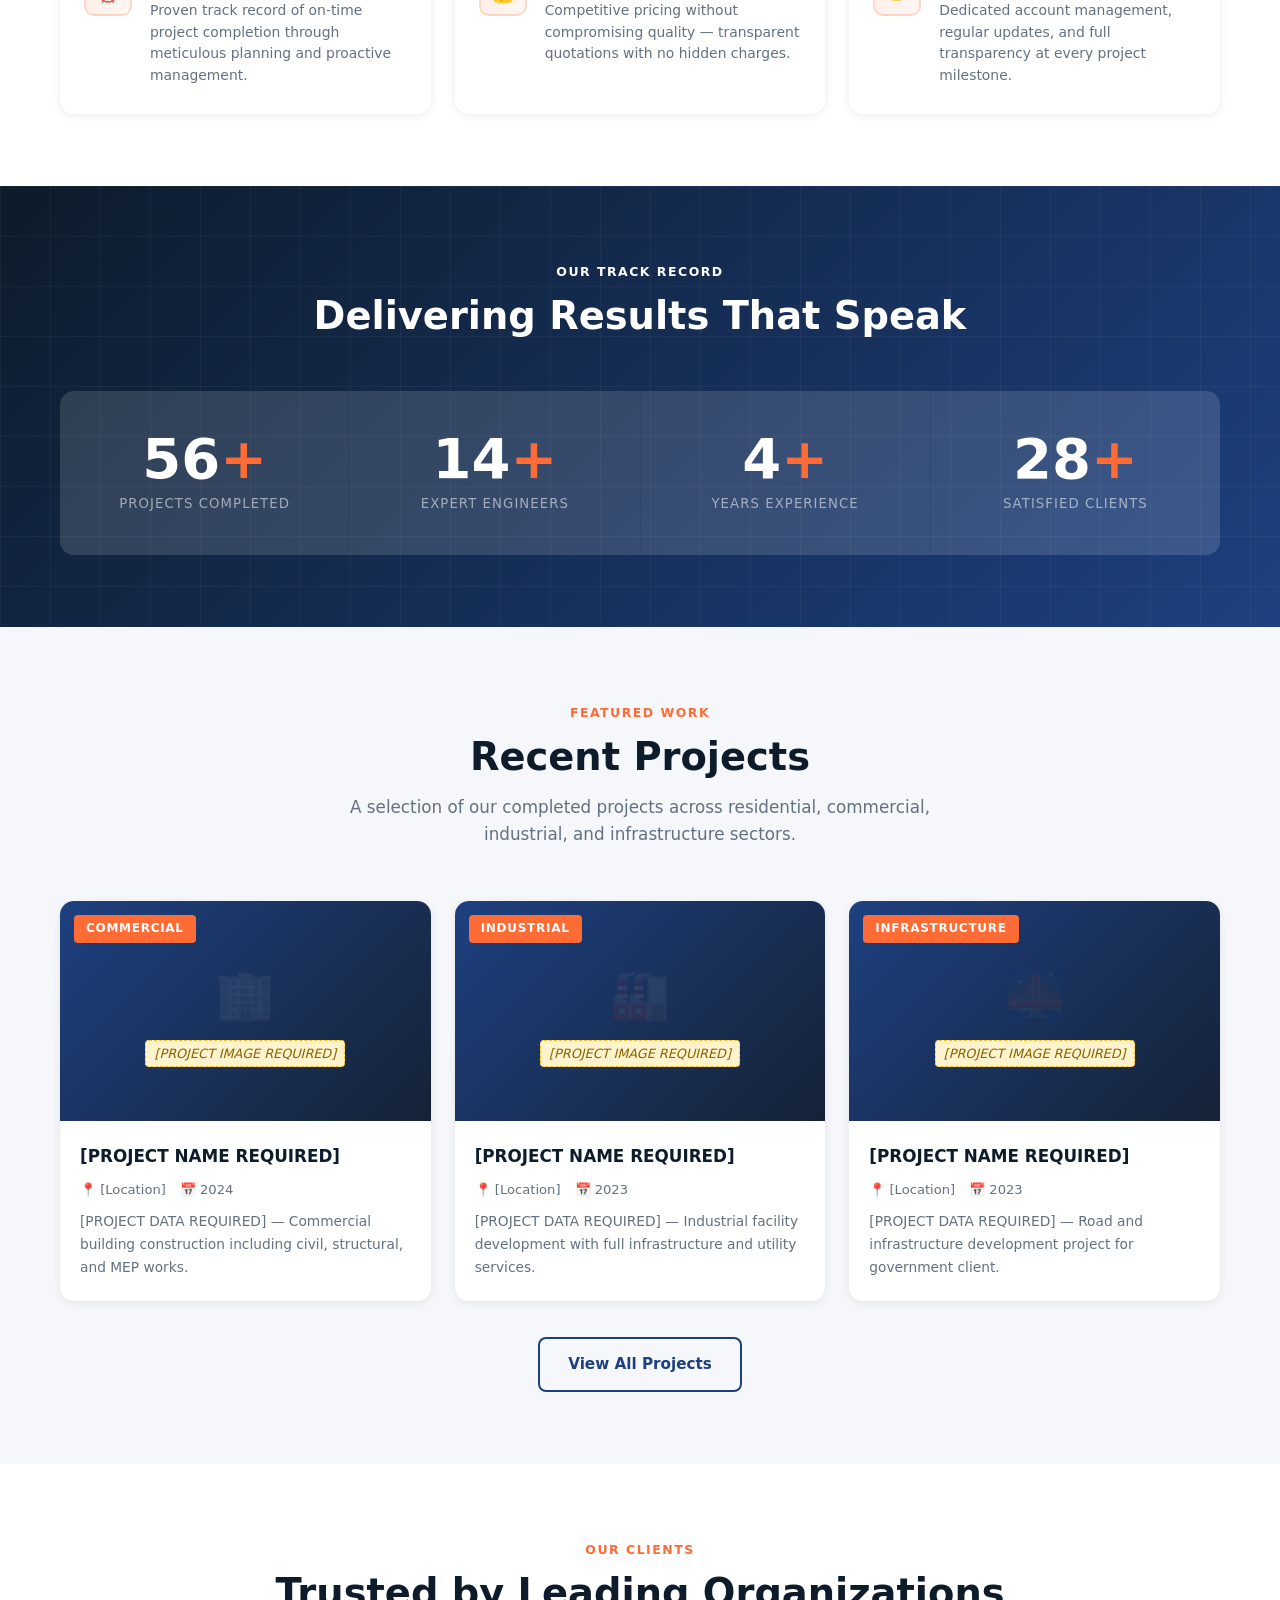
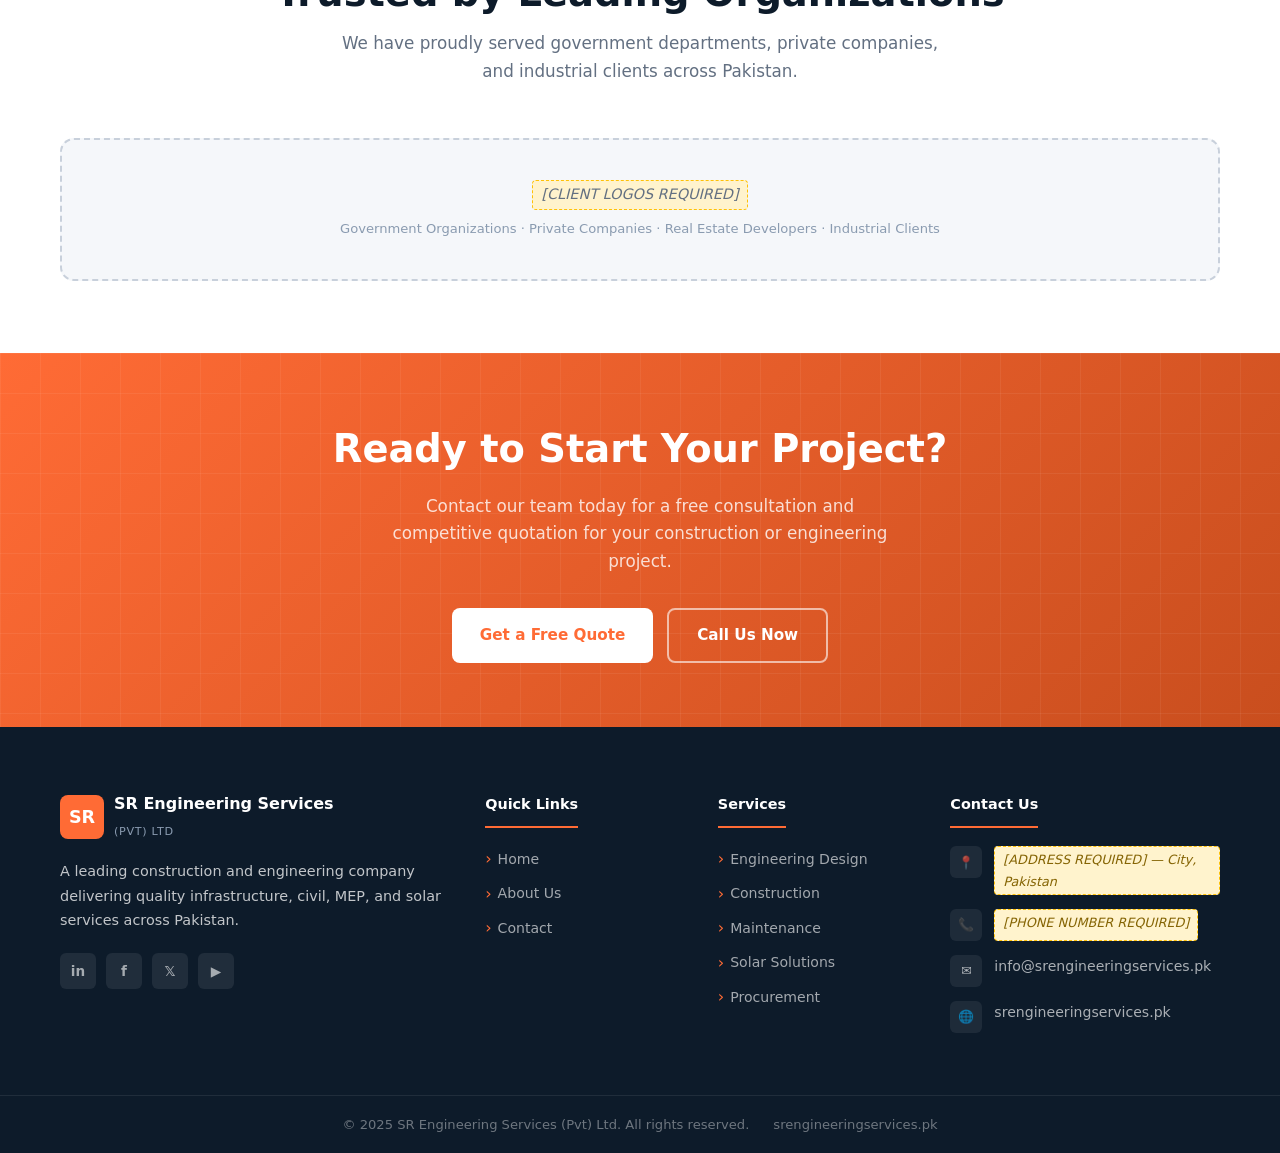
==== commit 55afc93f: "Few pages hidden." ====
--- a/index.html
+++ b/index.html
@@ -1,4 +1,4 @@
-<!DOCTYPE html>
+﻿<!DOCTYPE html>
 <html lang="en">
 <head>
   <meta charset="UTF-8">
@@ -26,11 +26,7 @@
         <li><a href="index.html" class="active">Home</a></li>
         <li><a href="about.html">About Us</a></li>
         <li><a href="services.html">Services</a></li>
-        <li><a href="projects.html">Projects</a></li>
-        <li><a href="experience.html">Experience</a></li>
-        <li><a href="equipment.html">Equipment</a></li>
         <li><a href="team.html">Team</a></li>
-        <li><a href="organization.html">Organization</a></li>
         <li><a href="contact.html">Contact</a></li>
       </ul>
       <a href="contact.html" class="nav-cta btn btn-primary">Get a Quote</a>
@@ -43,11 +39,7 @@
     <a href="index.html" class="active">Home</a>
     <a href="about.html">About Us</a>
     <a href="services.html">Services</a>
-    <a href="projects.html">Projects</a>
-    <a href="experience.html">Experience</a>
-    <a href="equipment.html">Equipment</a>
     <a href="team.html">Team</a>
-    <a href="organization.html">Organization</a>
     <a href="contact.html">Contact</a>
     <a href="contact.html" class="btn btn-primary">Get a Quote</a>
   </div>
@@ -376,8 +368,6 @@
         <ul>
           <li><a href="index.html">Home</a></li>
           <li><a href="about.html">About Us</a></li>
-          <li><a href="projects.html">Projects</a></li>
-          <li><a href="experience.html">Experience</a></li>
           <li><a href="contact.html">Contact</a></li>
         </ul>
       </div>
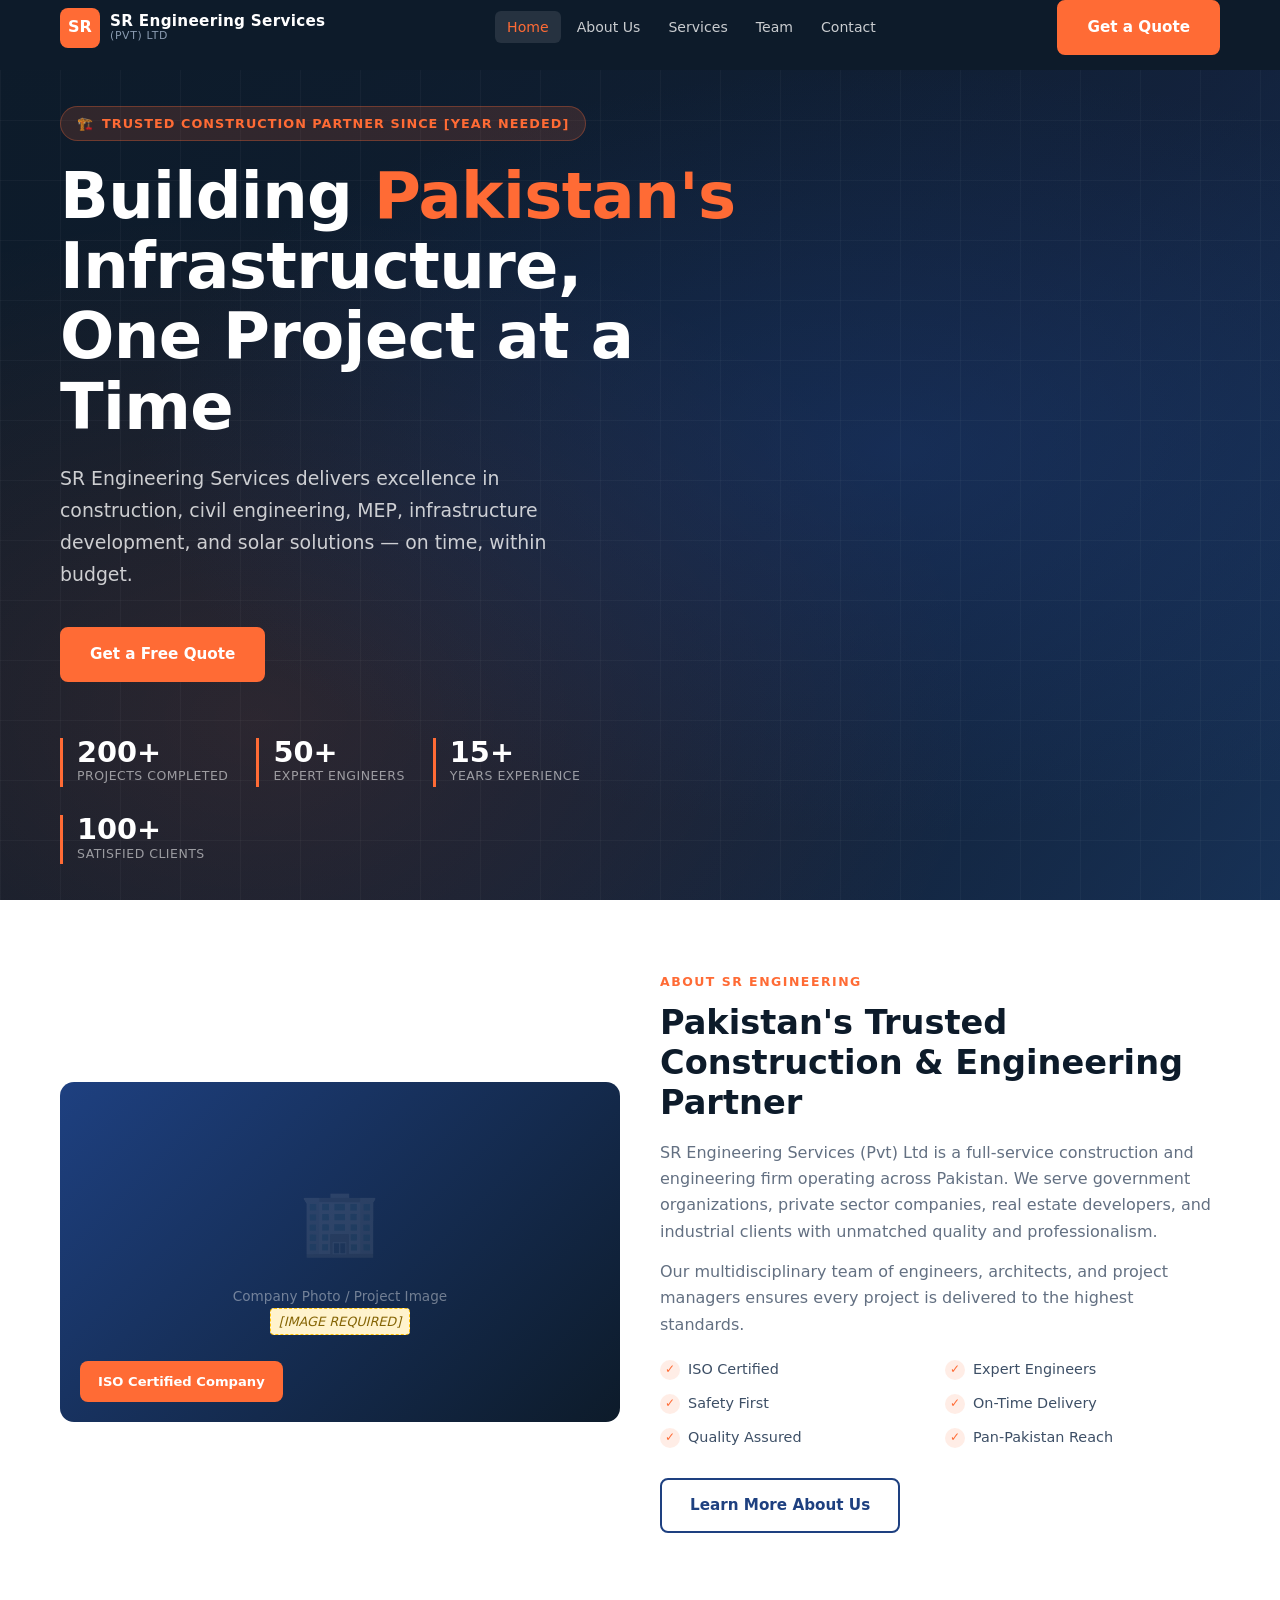
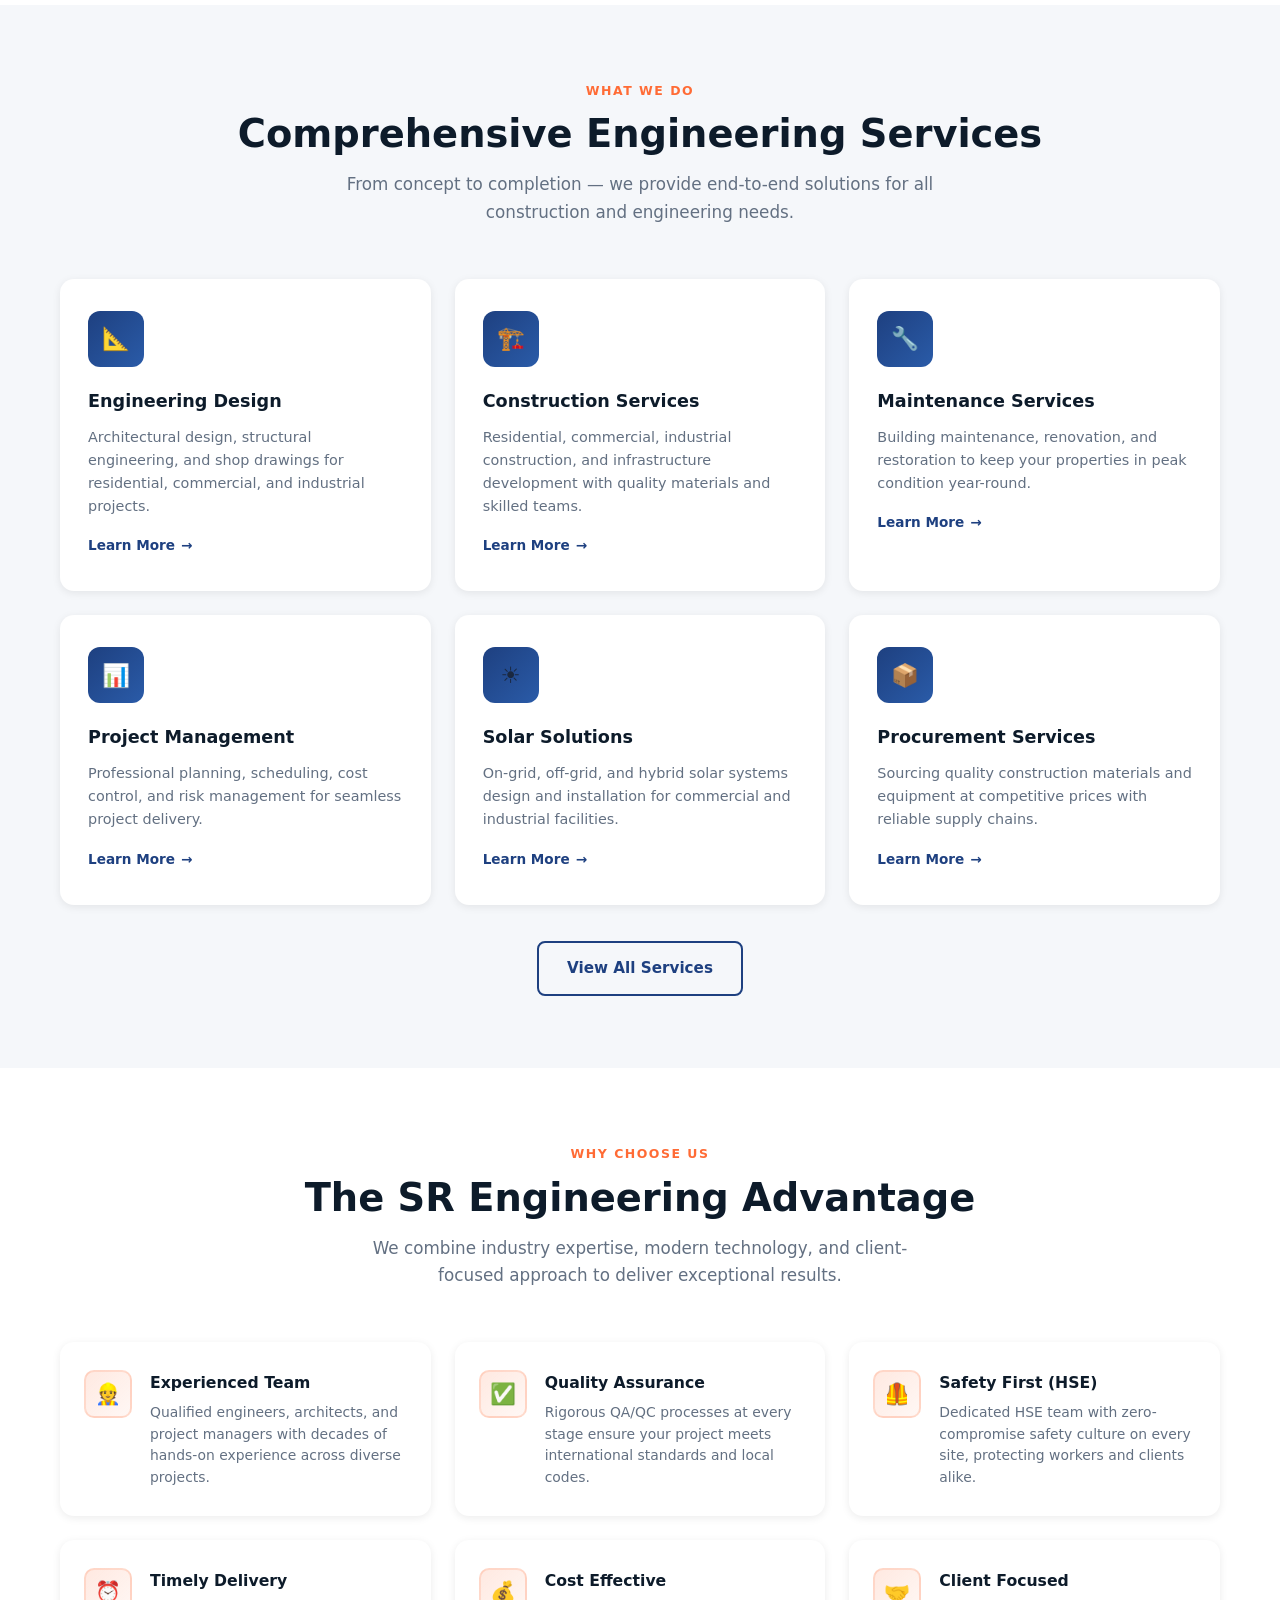
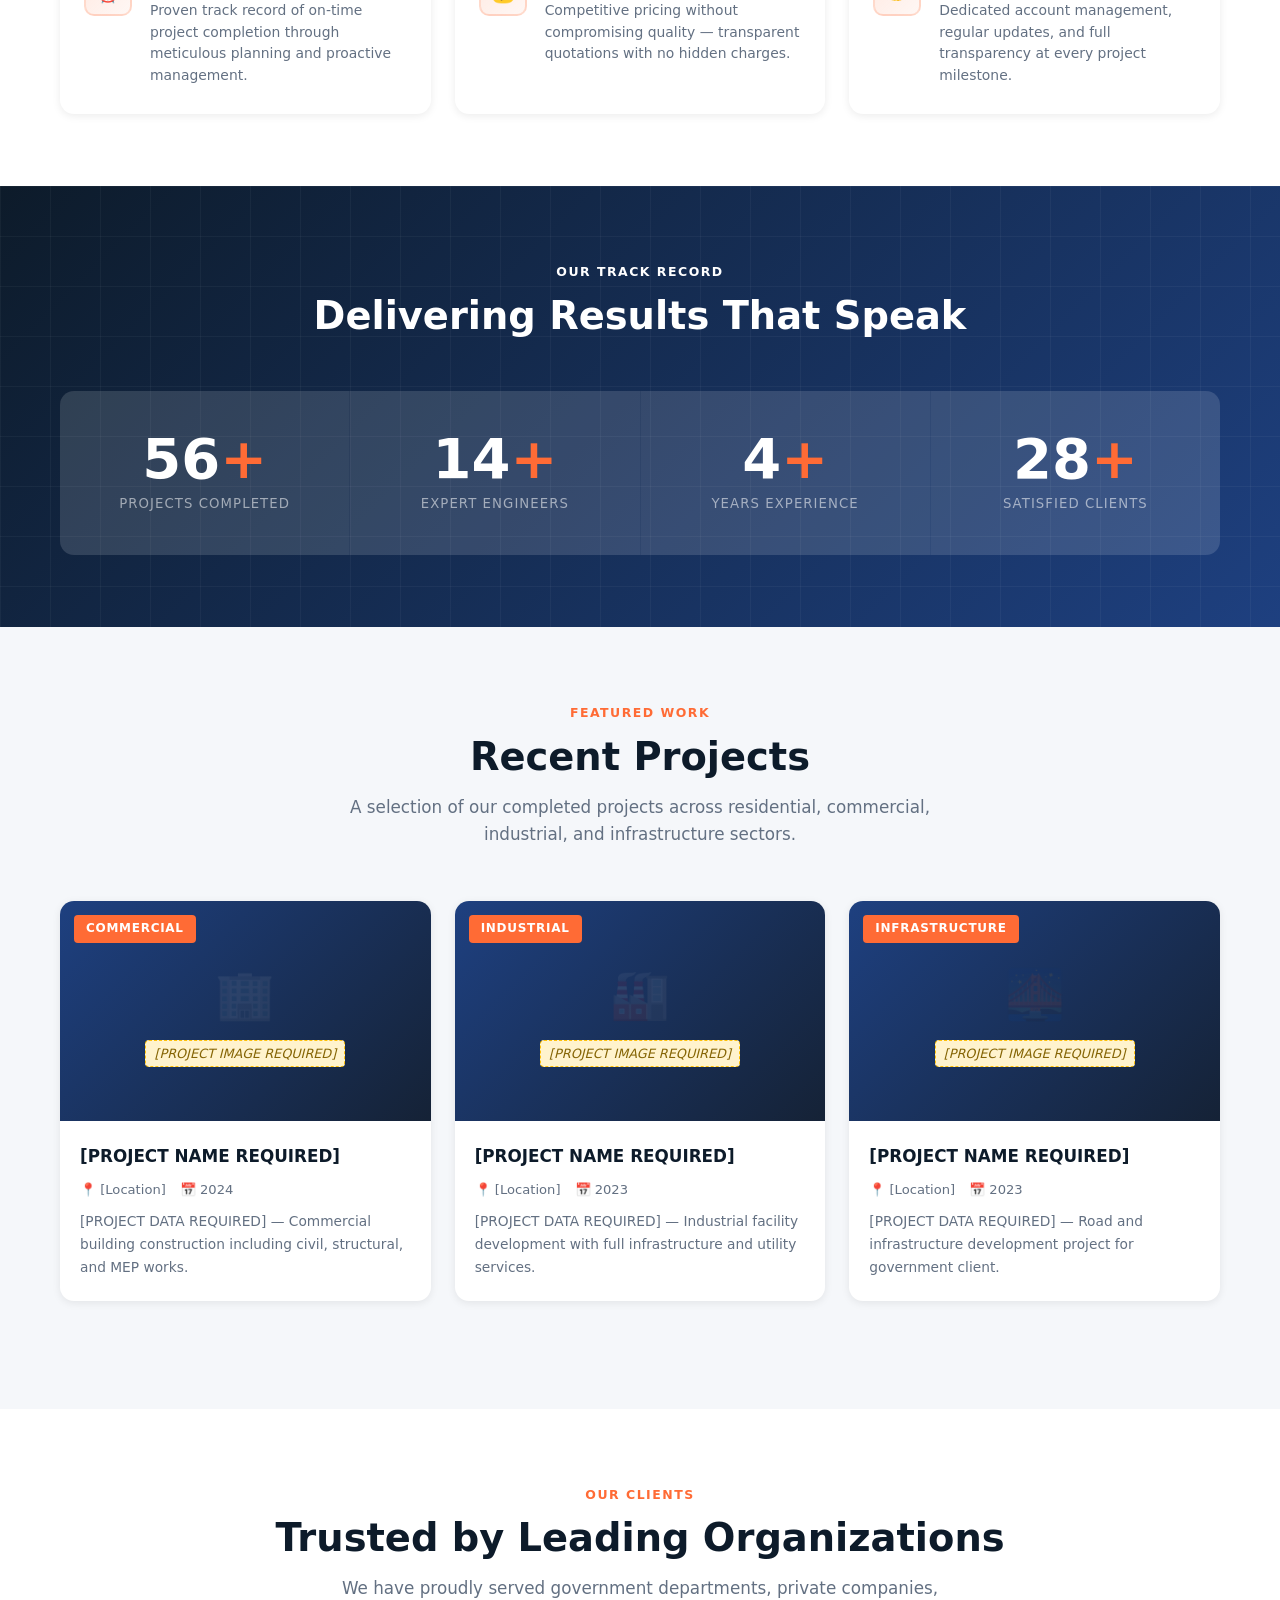
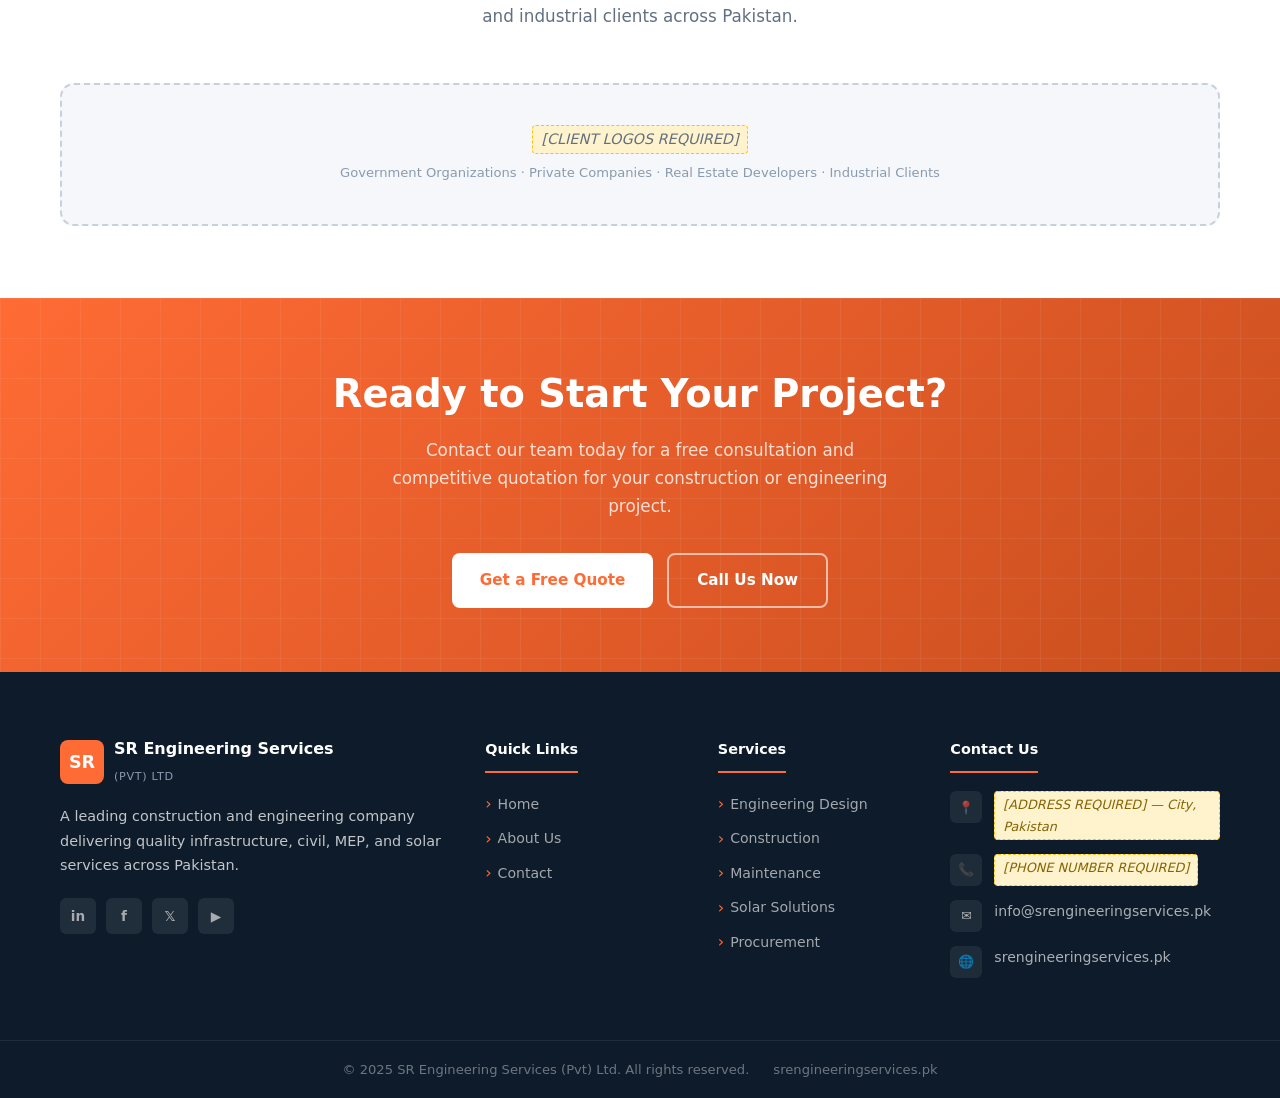
==== commit 055ecf74: "Remove remaining footer/content links to hidden pages (Projects, Experience, Equipment, Organization" ====
--- a/index.html
+++ b/index.html
@@ -58,7 +58,6 @@
         <p>SR Engineering Services delivers excellence in construction, civil engineering, MEP, infrastructure development, and solar solutions — on time, within budget.</p>
         <div class="hero-actions">
           <a href="contact.html" class="btn btn-primary">Get a Free Quote</a>
-          <a href="projects.html" class="btn btn-outline">View Our Projects</a>
         </div>
         <div class="hero-stats" aria-label="Company highlights">
           <div class="hero-stat">
@@ -309,7 +308,6 @@
         </article>
       </div>
       <div style="text-align:center; margin-top:36px;">
-        <a href="projects.html" class="btn btn-outline-dark">View All Projects</a>
       </div>
     </div>
   </section>
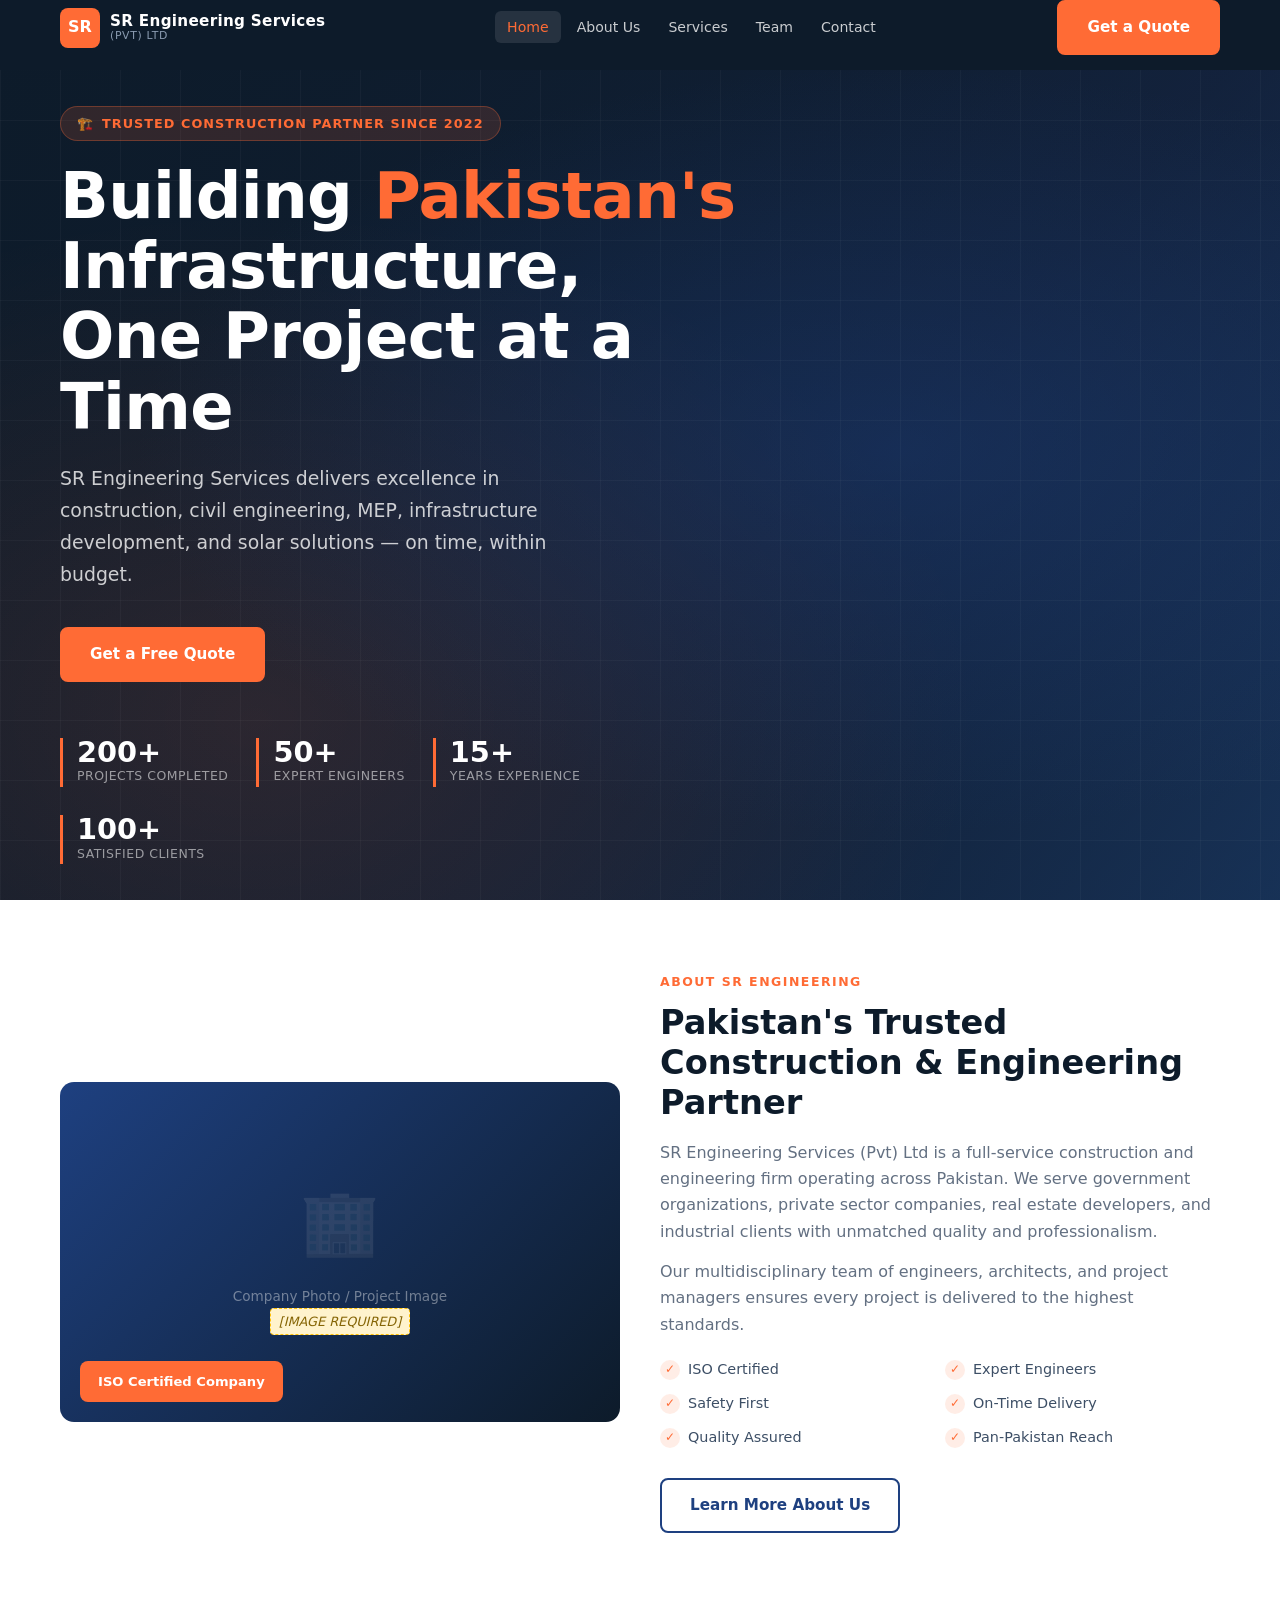
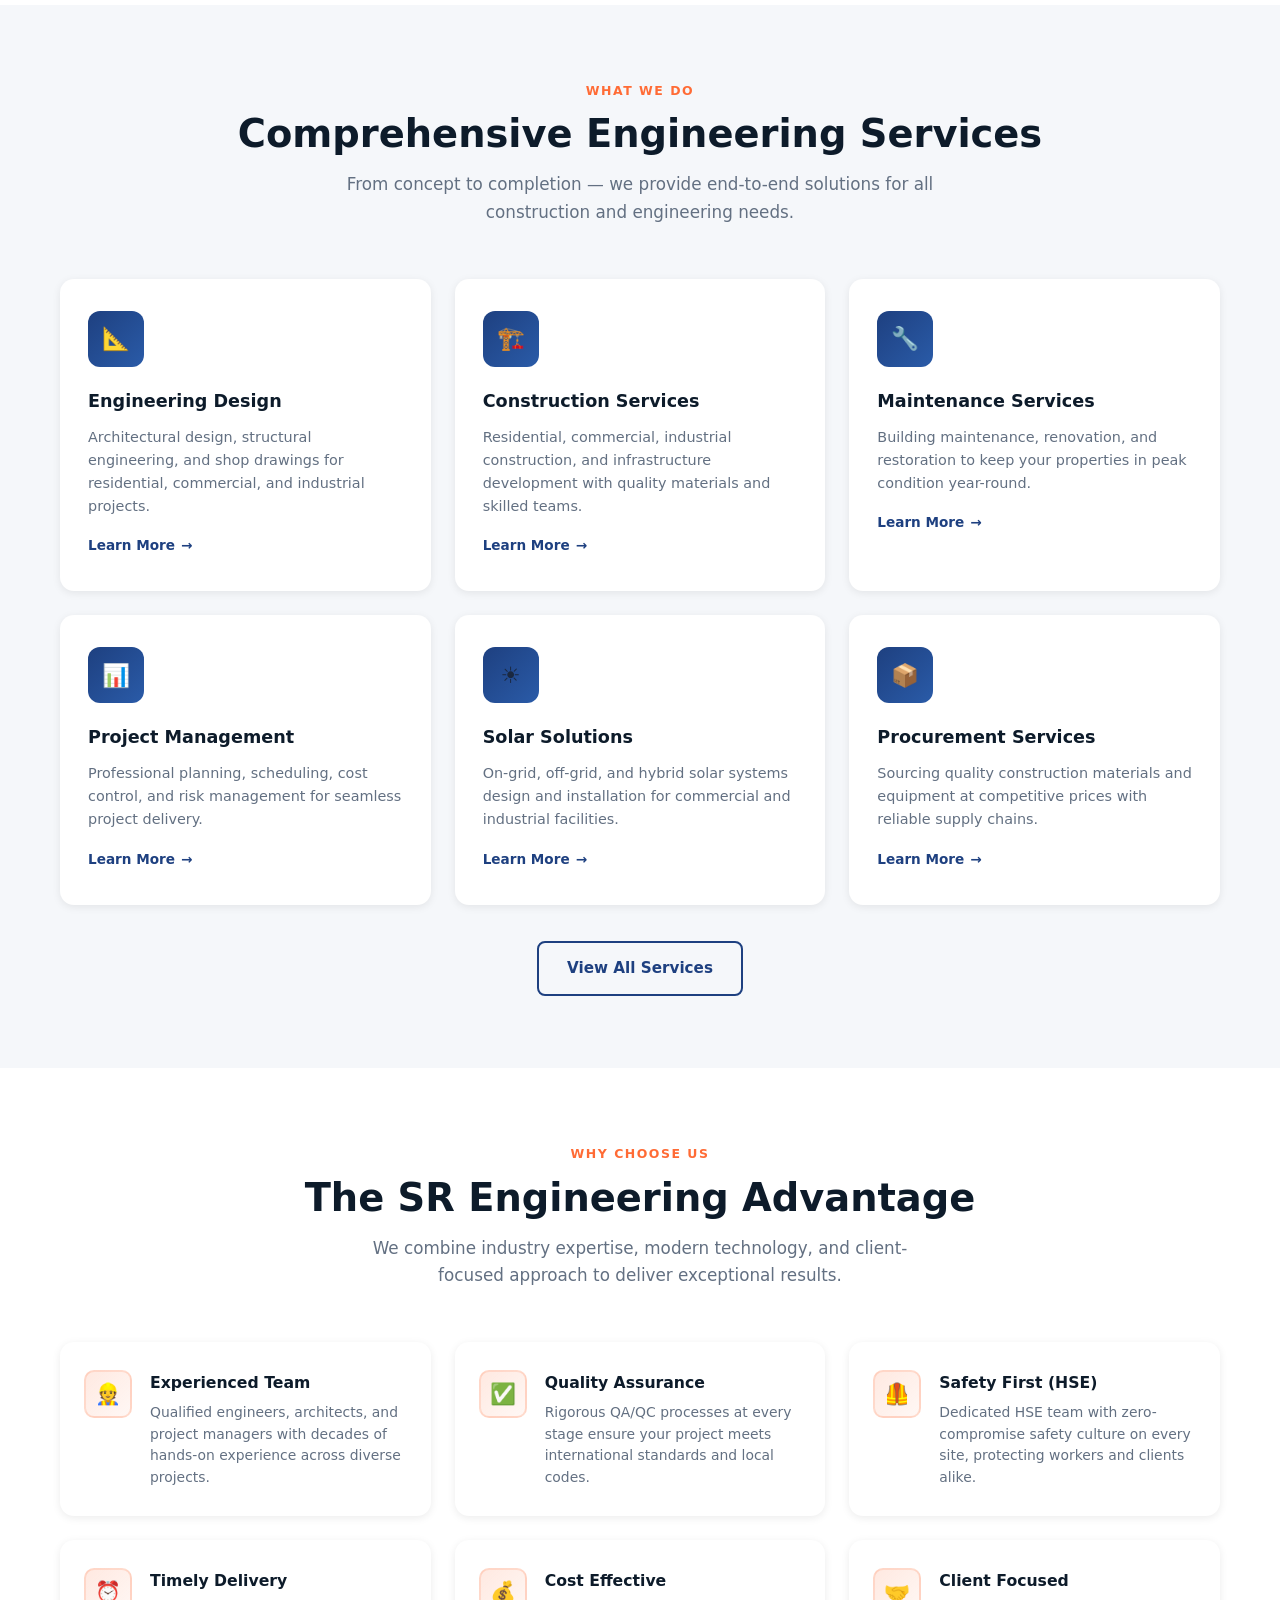
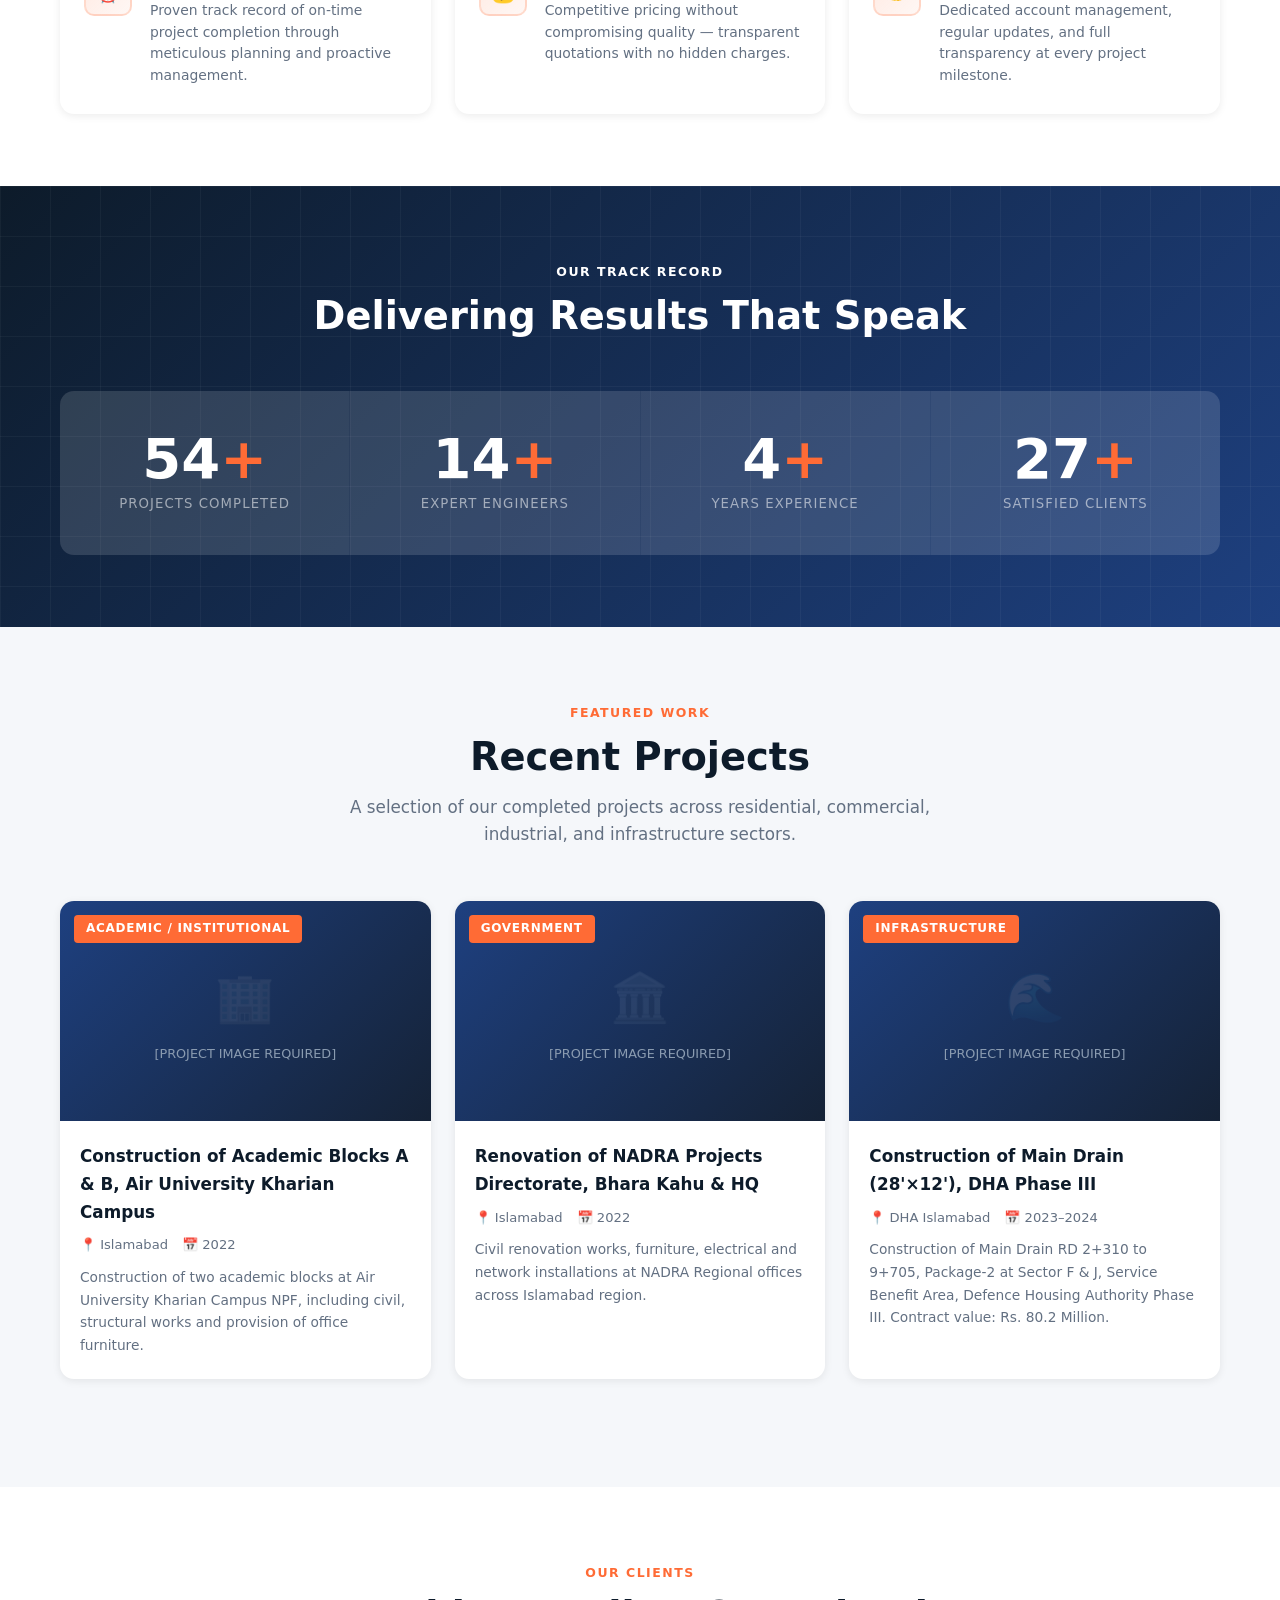
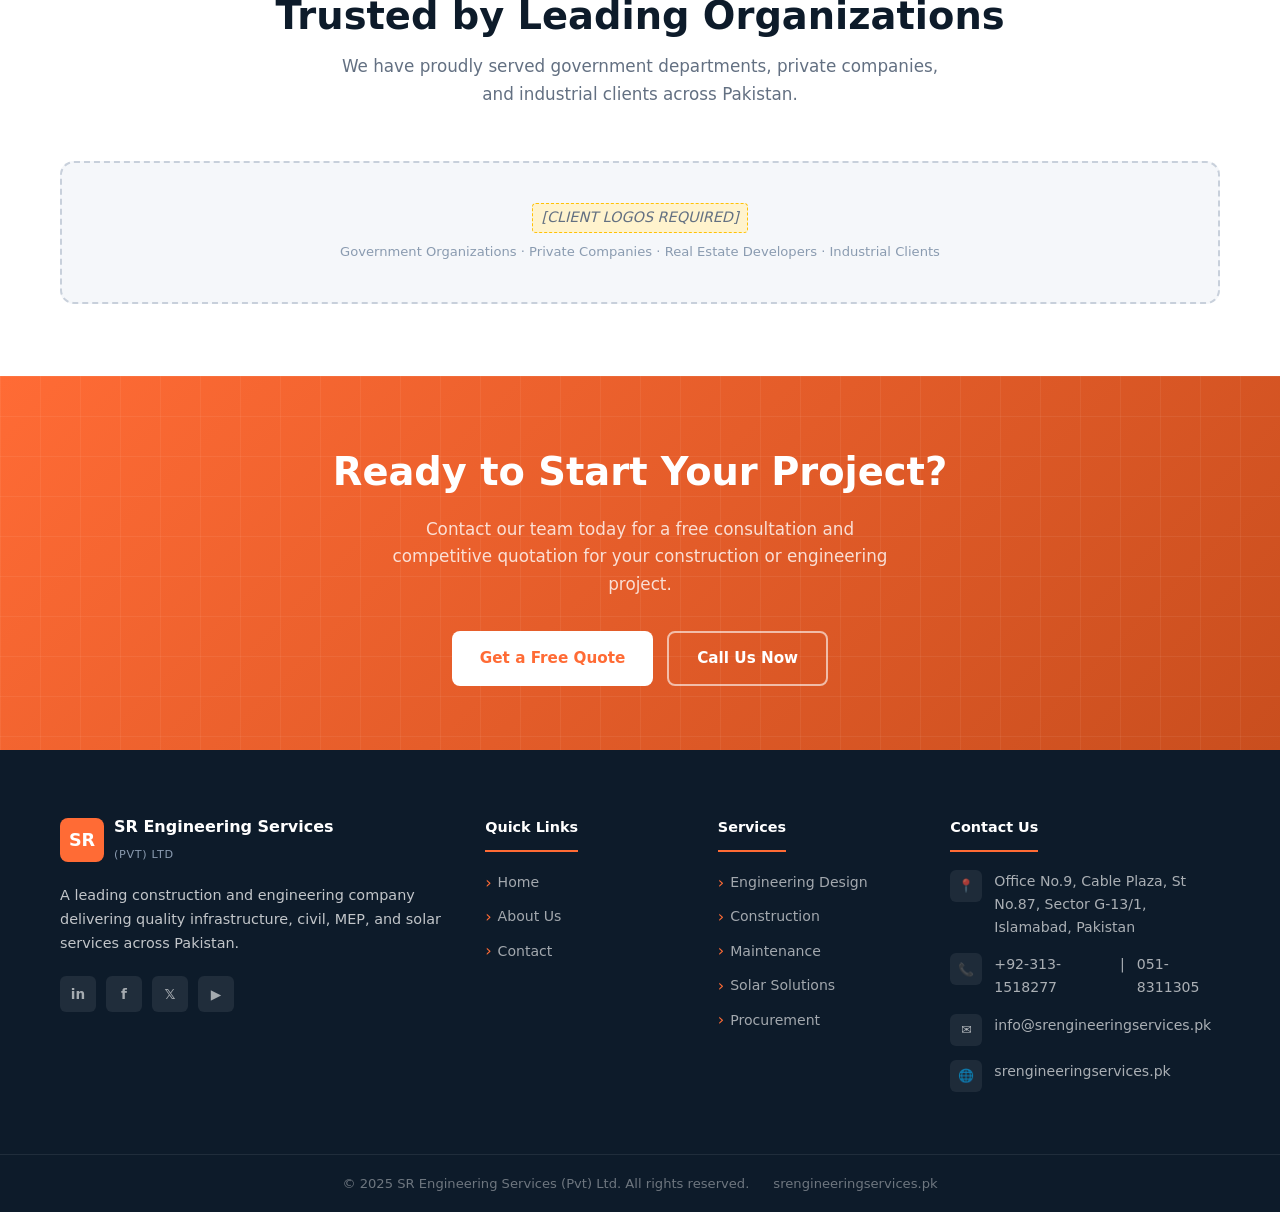
==== commit ca5b1585: "Content: populate all pages with real company data from PDF extraction Replace all [PLACEHOLDER] con" ====
--- a/index.html
+++ b/index.html
@@ -52,7 +52,7 @@
     <div class="container">
       <div class="hero-content">
         <div class="hero-badge" aria-hidden="true">
-          <span>🏗️</span> Trusted Construction Partner Since [YEAR NEEDED]
+          <span>🏗️</span> Trusted Construction Partner Since 2022
         </div>
         <h1>Building <span class="accent-text">Pakistan's</span> Infrastructure, One Project at a Time</h1>
         <p>SR Engineering Services delivers excellence in construction, civil engineering, MEP, infrastructure development, and solar solutions — on time, within budget.</p>
@@ -259,51 +259,51 @@
           <div class="project-img">
             <div class="project-img-placeholder">
               <span>🏢</span>
-              <p class="content-needed">[PROJECT IMAGE REQUIRED]</p>
-            </div>
-            <span class="project-category">Commercial</span>
+              <p style="font-size:.8rem; color:var(--gray);">[PROJECT IMAGE REQUIRED]</p>
+            </div>
+            <span class="project-category">Academic / Institutional</span>
           </div>
           <div class="project-body">
-            <h3>[PROJECT NAME REQUIRED]</h3>
+            <h3>Construction of Academic Blocks A & B, Air University Kharian Campus</h3>
             <div class="project-meta">
-              <span>📍 [Location]</span>
-              <span>📅 2024</span>
-            </div>
-            <p style="font-size:.86rem; color:var(--text-lt); margin-top:10px;">[PROJECT DATA REQUIRED] — Commercial building construction including civil, structural, and MEP works.</p>
+              <span>📍 Islamabad</span>
+              <span>📅 2022</span>
+            </div>
+            <p style="font-size:.86rem; color:var(--text-lt); margin-top:10px;">Construction of two academic blocks at Air University Kharian Campus NPF, including civil, structural works and provision of office furniture.</p>
           </div>
         </article>
         <article class="project-card">
           <div class="project-img">
             <div class="project-img-placeholder">
-              <span>🏭</span>
-              <p class="content-needed">[PROJECT IMAGE REQUIRED]</p>
-            </div>
-            <span class="project-category">Industrial</span>
+              <span>🏛️</span>
+              <p style="font-size:.8rem; color:var(--gray);">[PROJECT IMAGE REQUIRED]</p>
+            </div>
+            <span class="project-category">Government</span>
           </div>
           <div class="project-body">
-            <h3>[PROJECT NAME REQUIRED]</h3>
+            <h3>Renovation of NADRA Projects Directorate, Bhara Kahu & HQ</h3>
             <div class="project-meta">
-              <span>📍 [Location]</span>
-              <span>📅 2023</span>
-            </div>
-            <p style="font-size:.86rem; color:var(--text-lt); margin-top:10px;">[PROJECT DATA REQUIRED] — Industrial facility development with full infrastructure and utility services.</p>
+              <span>📍 Islamabad</span>
+              <span>📅 2022</span>
+            </div>
+            <p style="font-size:.86rem; color:var(--text-lt); margin-top:10px;">Civil renovation works, furniture, electrical and network installations at NADRA Regional offices across Islamabad region.</p>
           </div>
         </article>
         <article class="project-card">
           <div class="project-img">
             <div class="project-img-placeholder">
-              <span>🌉</span>
-              <p class="content-needed">[PROJECT IMAGE REQUIRED]</p>
+              <span>🌊</span>
+              <p style="font-size:.8rem; color:var(--gray);">[PROJECT IMAGE REQUIRED]</p>
             </div>
             <span class="project-category">Infrastructure</span>
           </div>
           <div class="project-body">
-            <h3>[PROJECT NAME REQUIRED]</h3>
+            <h3>Construction of Main Drain (28'×12'), DHA Phase III</h3>
             <div class="project-meta">
-              <span>📍 [Location]</span>
-              <span>📅 2023</span>
-            </div>
-            <p style="font-size:.86rem; color:var(--text-lt); margin-top:10px;">[PROJECT DATA REQUIRED] — Road and infrastructure development project for government client.</p>
+              <span>📍 DHA Islamabad</span>
+              <span>📅 2023–2024</span>
+            </div>
+            <p style="font-size:.86rem; color:var(--text-lt); margin-top:10px;">Construction of Main Drain RD 2+310 to 9+705, Package-2 at Sector F & J, Service Benefit Area, Defence Housing Authority Phase III. Contract value: Rs. 80.2 Million.</p>
           </div>
         </article>
       </div>
@@ -334,7 +334,7 @@
       <p>Contact our team today for a free consultation and competitive quotation for your construction or engineering project.</p>
       <div style="display:flex; gap:14px; justify-content:center; flex-wrap:wrap;">
         <a href="contact.html" class="btn btn-white">Get a Free Quote</a>
-        <a href="tel:[PHONE]" class="btn btn-outline" style="border-color:rgba(255,255,255,.6);">Call Us Now</a>
+        <a href="tel:+923131518277" class="btn btn-outline" style="border-color:rgba(255,255,255,.6);">Call Us Now</a>
       </div>
     </div>
   </section>
@@ -355,7 +355,7 @@
         </div>
         <p>A leading construction and engineering company delivering quality infrastructure, civil, MEP, and solar services across Pakistan.</p>
         <div class="social-links">
-          <a href="#" aria-label="LinkedIn">in</a>
+          <a href="https://pk.linkedin.com/company/sr-engineering-services" target="_blank" rel="noopener" aria-label="LinkedIn">in</a>
           <a href="#" aria-label="Facebook">f</a>
           <a href="#" aria-label="Twitter">𝕏</a>
           <a href="#" aria-label="YouTube">▶</a>
@@ -383,11 +383,11 @@
         <h4>Contact Us</h4>
         <div class="footer-contact-item">
           <div class="icon" aria-hidden="true">📍</div>
-          <span class="content-needed">[ADDRESS REQUIRED] — City, Pakistan</span>
+          Office No.9, Cable Plaza, St No.87, Sector G-13/1, Islamabad, Pakistan
         </div>
         <div class="footer-contact-item">
           <div class="icon" aria-hidden="true">📞</div>
-          <span class="content-needed">[PHONE NUMBER REQUIRED]</span>
+          <a href="tel:+923131518277">+92-313-1518277</a> | <a href="tel:05183113050">051-8311305</a>
         </div>
         <div class="footer-contact-item">
           <div class="icon" aria-hidden="true">✉️</div>
@@ -413,3 +413,6 @@
 <script src="js/main.js"></script>
 </body>
 </html>
+
+
+
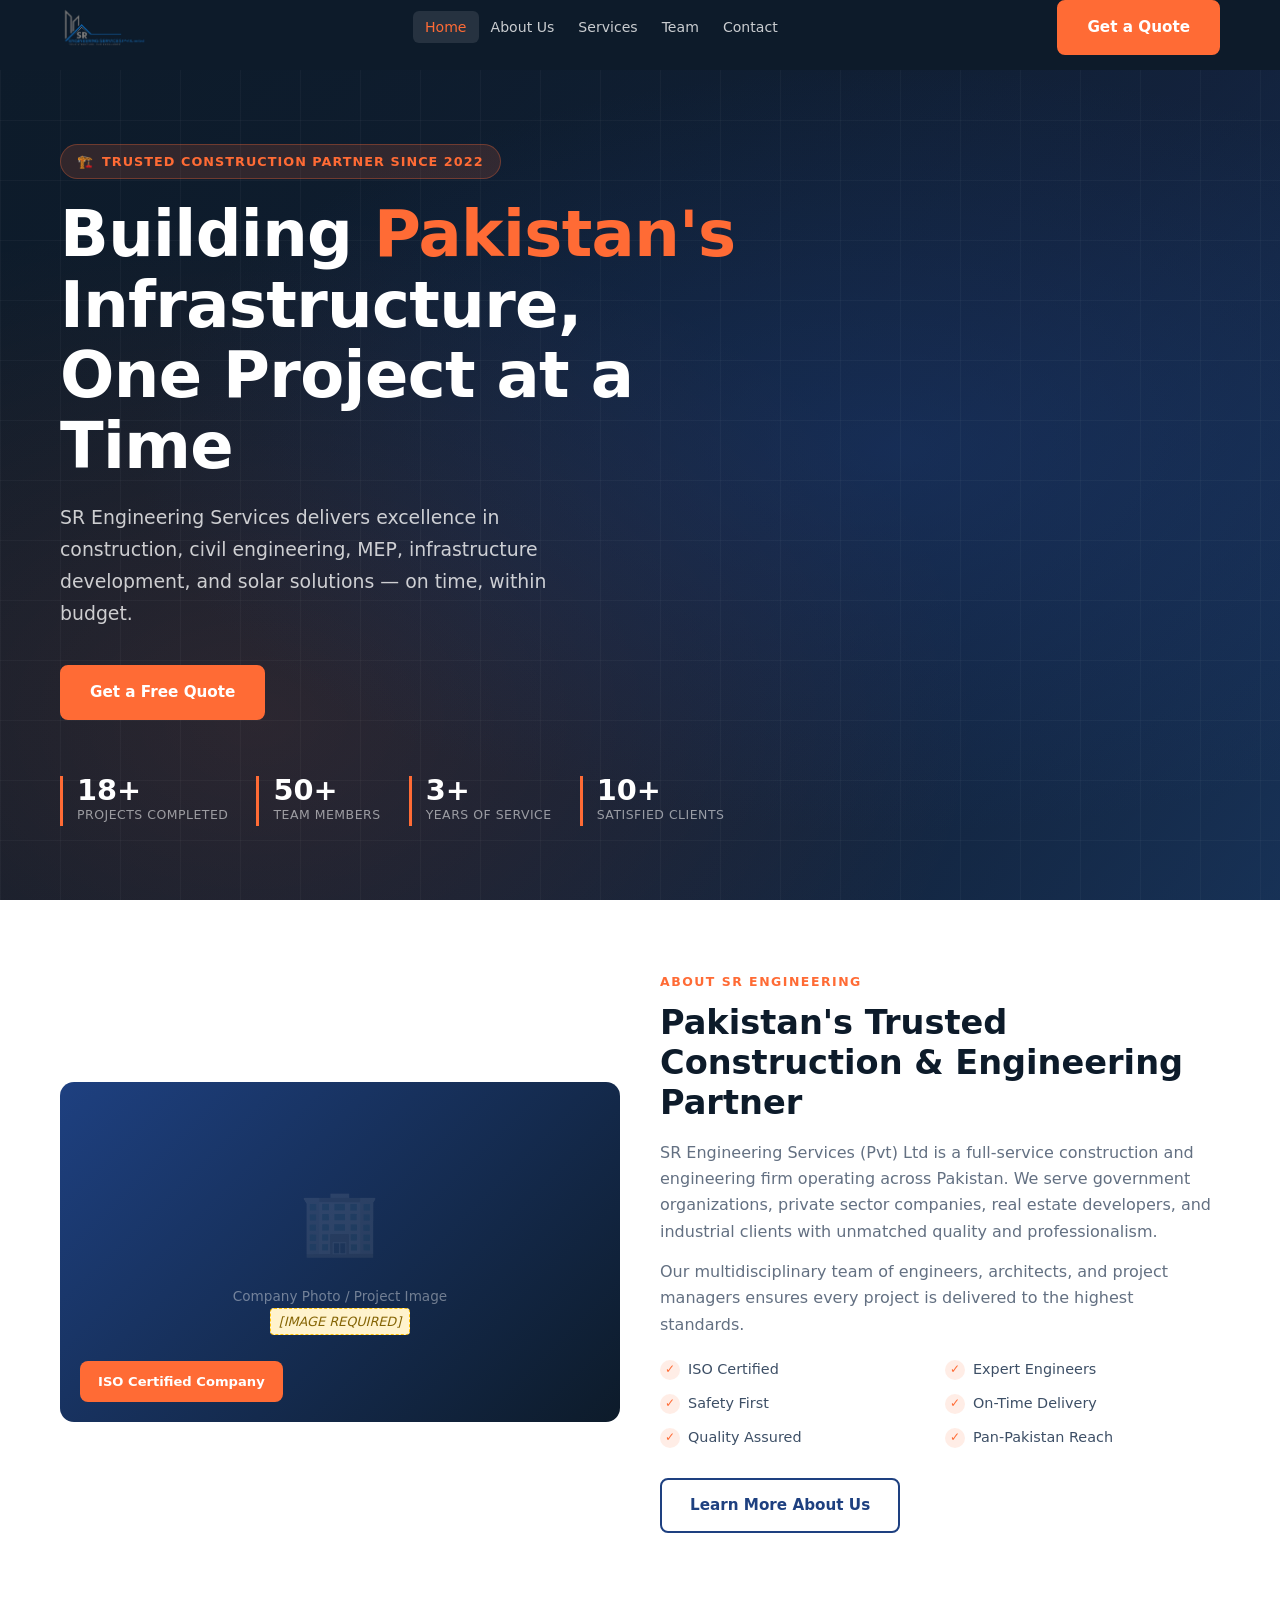
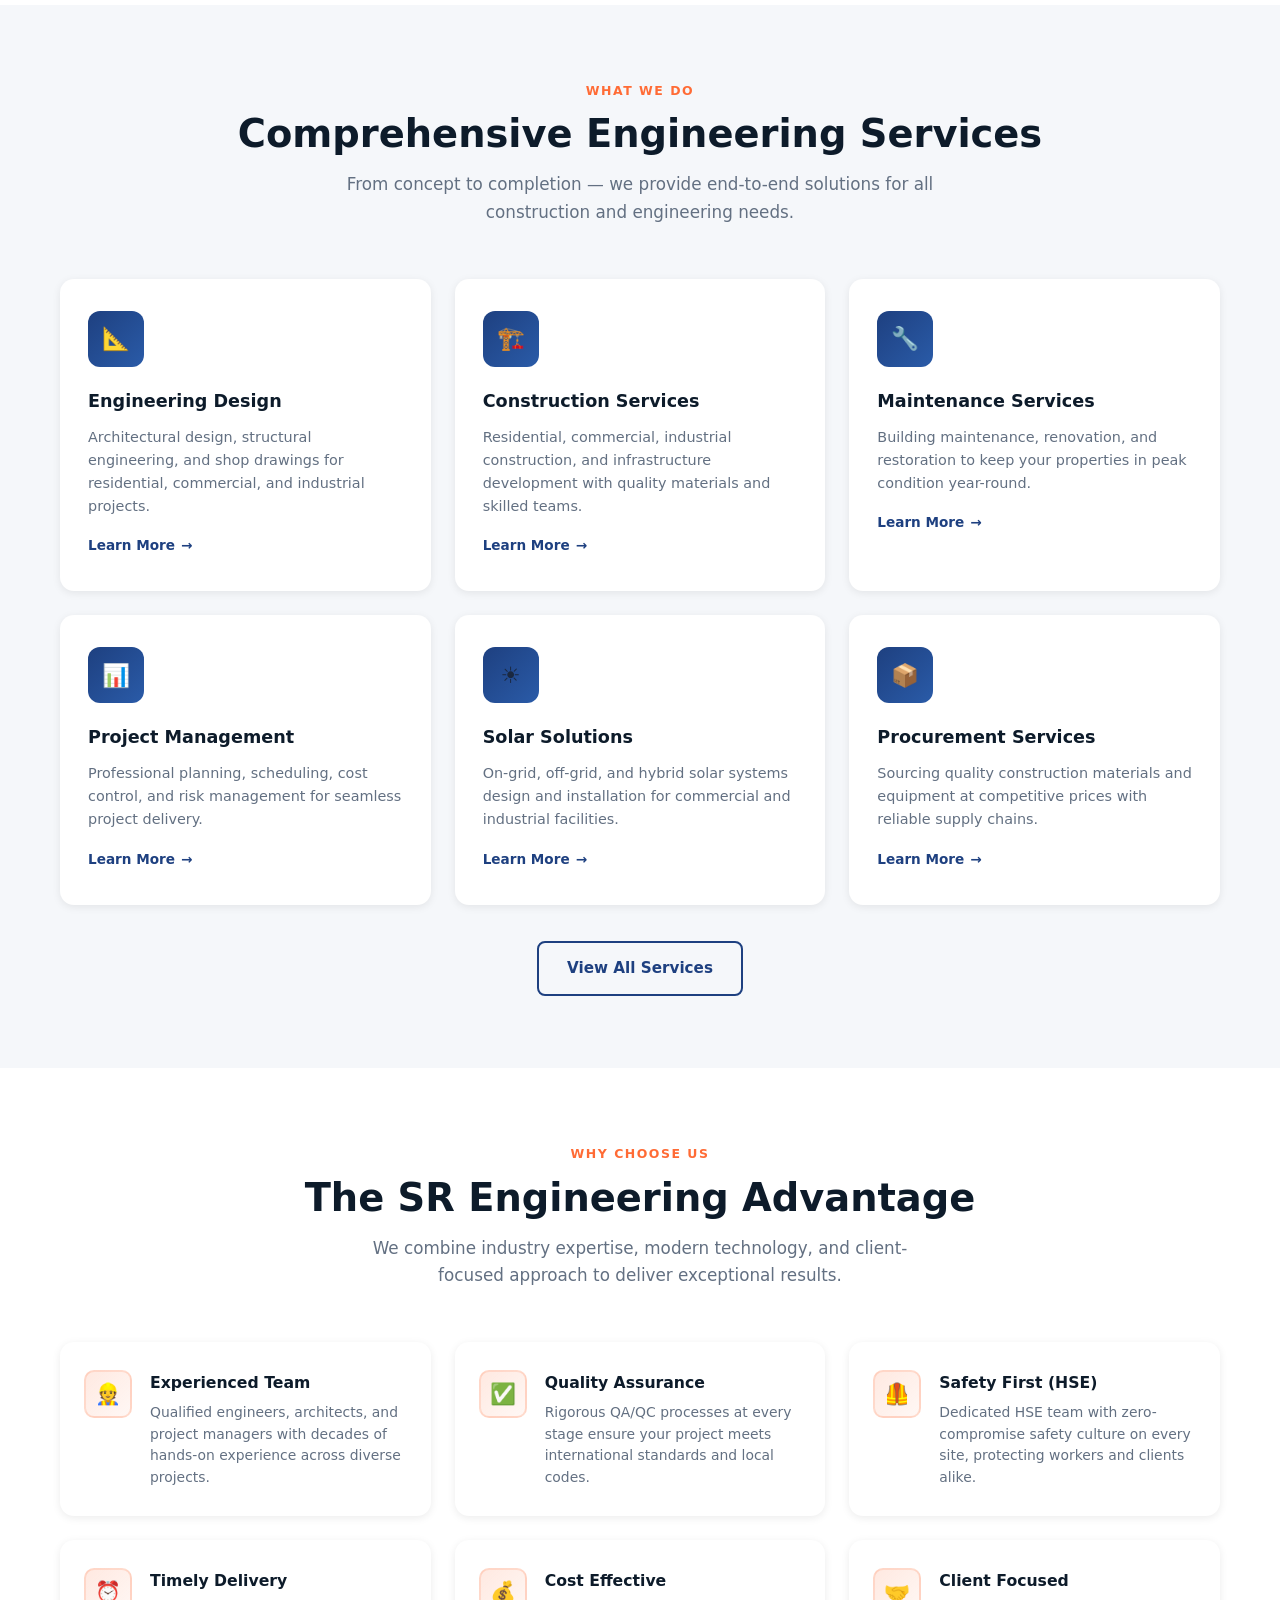
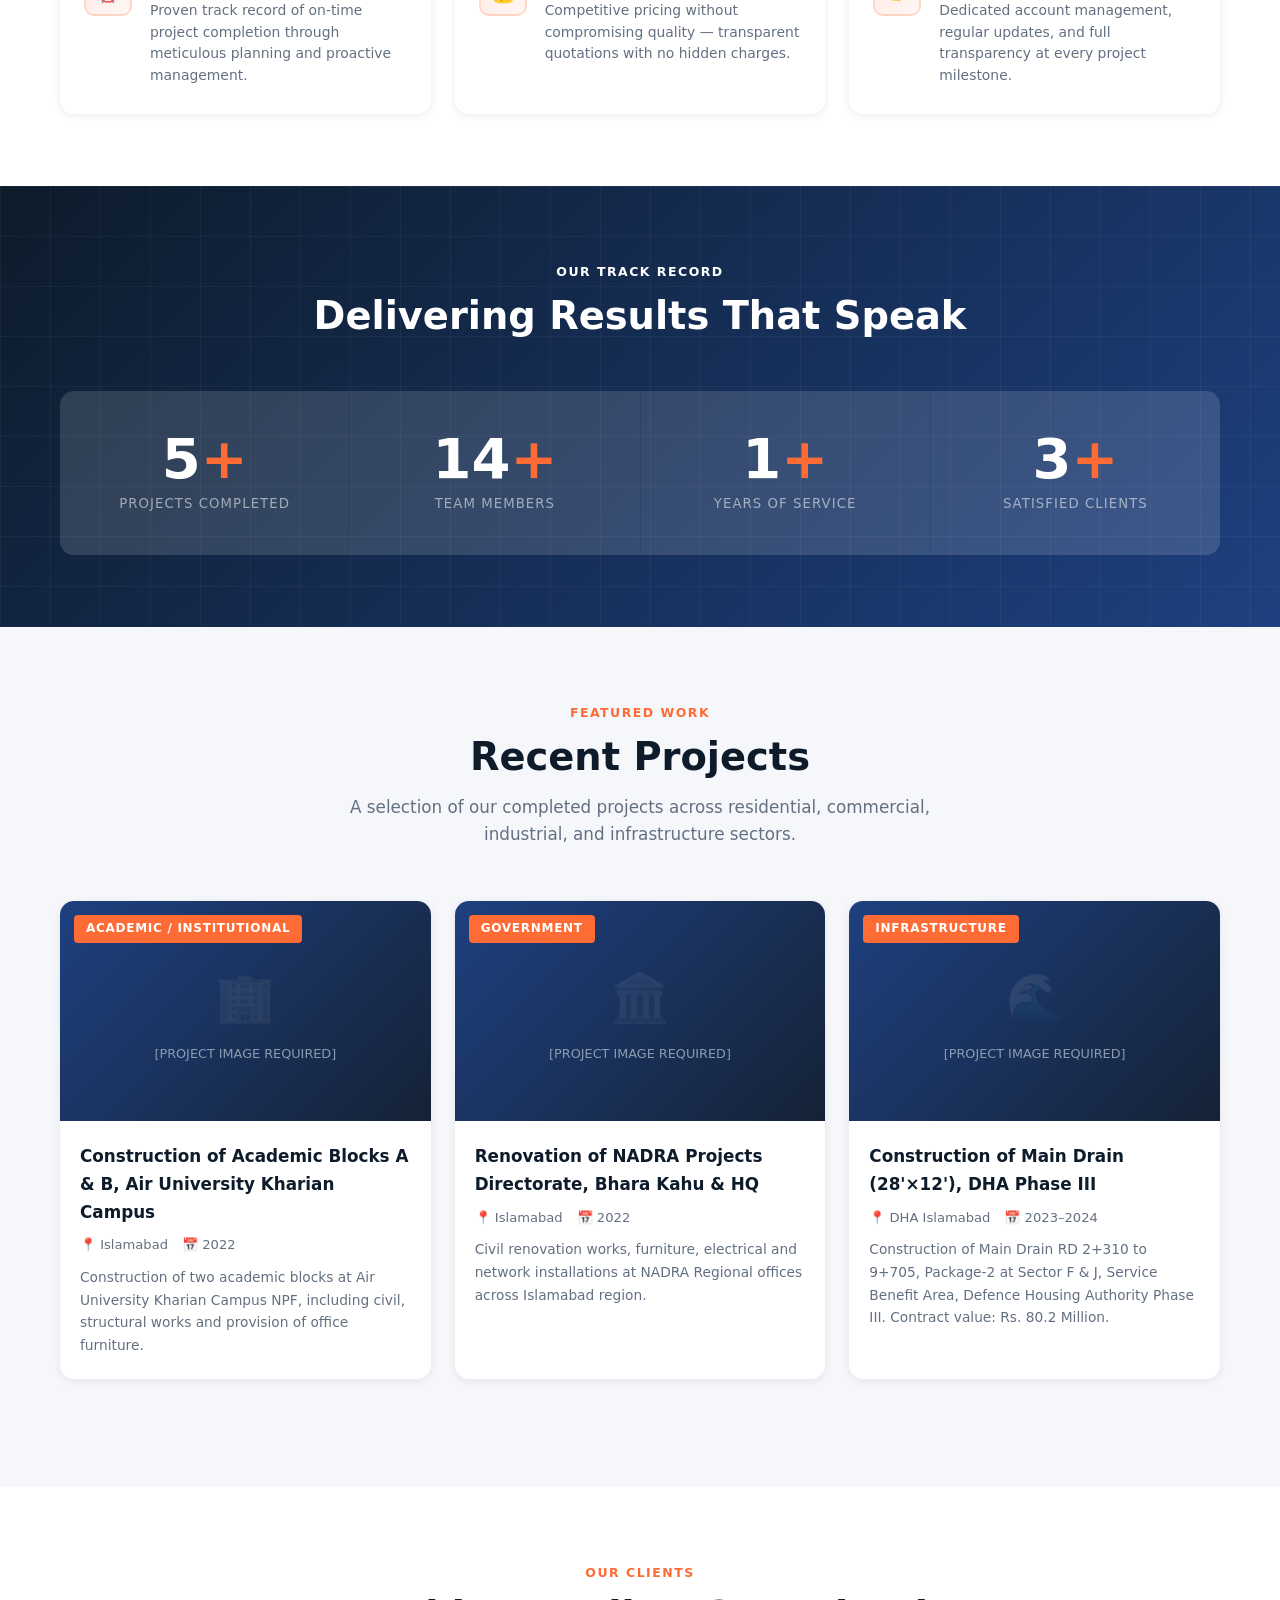
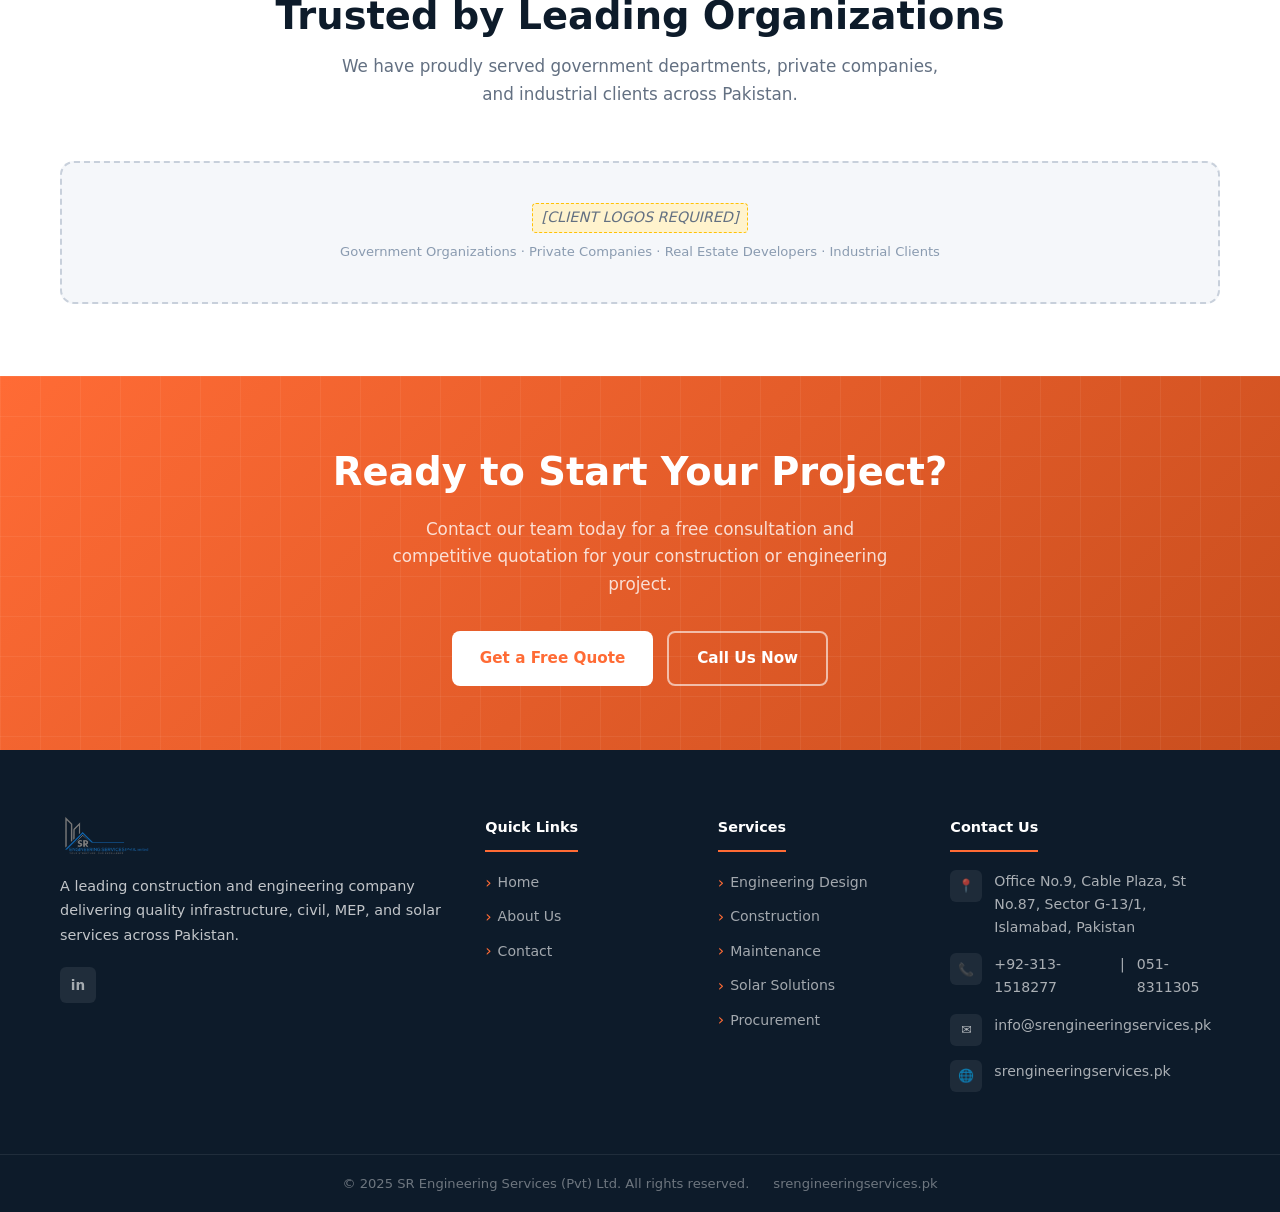
==== commit b3f5fa66: "Revamp site: fix logo, stats, team page; remove unused pages and dead links" ====
--- a/index.html
+++ b/index.html
@@ -16,11 +16,7 @@
   <div class="container">
     <div class="nav-inner">
       <a href="index.html" class="nav-logo" aria-label="SR Engineering Services Home">
-        <div class="logo-icon" aria-hidden="true">SR</div>
-        <div class="logo-text">
-          <strong>SR Engineering Services</strong>
-          <span>(Pvt) Ltd</span>
-        </div>
+        <img src="images/sr-logo.png" alt="SR Engineering Services" class="logo-img">
       </a>
       <ul class="nav-links" role="list">
         <li><a href="index.html" class="active">Home</a></li>
@@ -61,19 +57,19 @@
         </div>
         <div class="hero-stats" aria-label="Company highlights">
           <div class="hero-stat">
-            <div class="num">200+</div>
+            <div class="num">18+</div>
             <div class="lbl">Projects Completed</div>
           </div>
           <div class="hero-stat">
             <div class="num">50+</div>
-            <div class="lbl">Expert Engineers</div>
+            <div class="lbl">Team Members</div>
           </div>
           <div class="hero-stat">
-            <div class="num">15+</div>
-            <div class="lbl">Years Experience</div>
+            <div class="num">3+</div>
+            <div class="lbl">Years of Service</div>
           </div>
           <div class="hero-stat">
-            <div class="num">100+</div>
+            <div class="num">10+</div>
             <div class="lbl">Satisfied Clients</div>
           </div>
         </div>
@@ -227,19 +223,19 @@
       </div>
       <div class="stats-grid">
         <div class="stat-item">
-          <div class="stat-num"><span data-count="200">0</span><span class="suffix">+</span></div>
+          <div class="stat-num"><span data-count="18">0</span><span class="suffix">+</span></div>
           <div class="stat-label">Projects Completed</div>
         </div>
         <div class="stat-item">
           <div class="stat-num"><span data-count="50">0</span><span class="suffix">+</span></div>
-          <div class="stat-label">Expert Engineers</div>
+          <div class="stat-label">Team Members</div>
         </div>
         <div class="stat-item">
-          <div class="stat-num"><span data-count="15">0</span><span class="suffix">+</span></div>
-          <div class="stat-label">Years Experience</div>
+          <div class="stat-num"><span data-count="3">0</span><span class="suffix">+</span></div>
+          <div class="stat-label">Years of Service</div>
         </div>
         <div class="stat-item">
-          <div class="stat-num"><span data-count="100">0</span><span class="suffix">+</span></div>
+          <div class="stat-num"><span data-count="10">0</span><span class="suffix">+</span></div>
           <div class="stat-label">Satisfied Clients</div>
         </div>
       </div>
@@ -347,18 +343,11 @@
     <div class="footer-grid">
       <div class="footer-brand">
         <div class="logo-wrap">
-          <div class="logo-icon">SR</div>
-          <div>
-            <strong>SR Engineering Services</strong>
-            <small>(Pvt) Ltd</small>
-          </div>
+          <img src="images/sr-logo.png" alt="SR Engineering Services" class="logo-img">
         </div>
         <p>A leading construction and engineering company delivering quality infrastructure, civil, MEP, and solar services across Pakistan.</p>
         <div class="social-links">
-          <a href="https://pk.linkedin.com/company/sr-engineering-services" target="_blank" rel="noopener" aria-label="LinkedIn">in</a>
-          <a href="#" aria-label="Facebook">f</a>
-          <a href="#" aria-label="Twitter">𝕏</a>
-          <a href="#" aria-label="YouTube">▶</a>
+          <a href="https://www.linkedin.com/company/sr-engineering-services-private-limited/" target="_blank" rel="noopener" aria-label="LinkedIn">in</a>
         </div>
       </div>
       <div class="footer-col">
--- a/css/style.css
+++ b/css/style.css
@@ -225,35 +225,11 @@
   gap: 10px;
 }
 
-.nav-logo .logo-icon {
-  width: 40px;
-  height: 40px;
-  background: var(--accent);
-  border-radius: var(--radius);
-  display: flex;
-  align-items: center;
-  justify-content: center;
-  font-size: 1rem;
-  font-weight: 900;
-  color: var(--white);
+.nav-logo .logo-img {
+  height: 42px;
+  width: auto;
   flex-shrink: 0;
 }
-
-.nav-logo .logo-text {
-  display: flex;
-  flex-direction: column;
-  line-height: 1.1;
-}
-.nav-logo .logo-text strong {
-  font-size: .95rem;
-  font-weight: 800;
-  color: var(--white);
-  letter-spacing: .02em;
-}
-.nav-logo .logo-text span {
-  font-size: .68rem;
-  color: var(--gray);
-  letter-spacing: .06em;
   text-transform: uppercase;
 }
 
@@ -395,12 +371,9 @@
   gap: 10px;
   margin-bottom: 16px;
 }
-.footer-brand .logo-icon {
-  width: 44px; height: 44px;
-  background: var(--accent);
-  border-radius: var(--radius);
-  display: flex; align-items: center; justify-content: center;
-  font-weight: 900; color: var(--white); font-size: 1.1rem;
+.footer-brand .logo-img {
+  height: 44px;
+  width: auto;
 }
 .footer-brand strong { color: var(--white); font-size: 1rem; font-weight: 800; display: block; }
 .footer-brand small  { font-size: .7rem; color: var(--gray); letter-spacing: .06em; text-transform: uppercase; }
@@ -1291,6 +1264,12 @@
   display: flex; align-items: center; justify-content: center;
   font-size: 2.5rem; color: rgba(255,255,255,.6);
 }
+.leader-img {
+  width: 100%; height: 100%;
+  object-fit: cover;
+  object-position: center top;
+  display: block;
+}
 .leader-badge {
   position: absolute;
   bottom: 16px; right: 16px;
@@ -1301,7 +1280,7 @@
   font-size: .75rem;
   font-weight: 700;
 }
-.leader-info { padding: 22px 20px; }
+.leader-info { padding: 24px 20px; text-align: center; }
 .leader-info h3 { font-size: 1.1rem; font-weight: 800; color: var(--dark); margin-bottom: 4px; }
 .leader-info .title { font-size: .85rem; color: var(--accent); font-weight: 600; margin-bottom: 10px; }
 .leader-info p { font-size: .88rem; color: var(--text-lt); line-height: 1.6; }
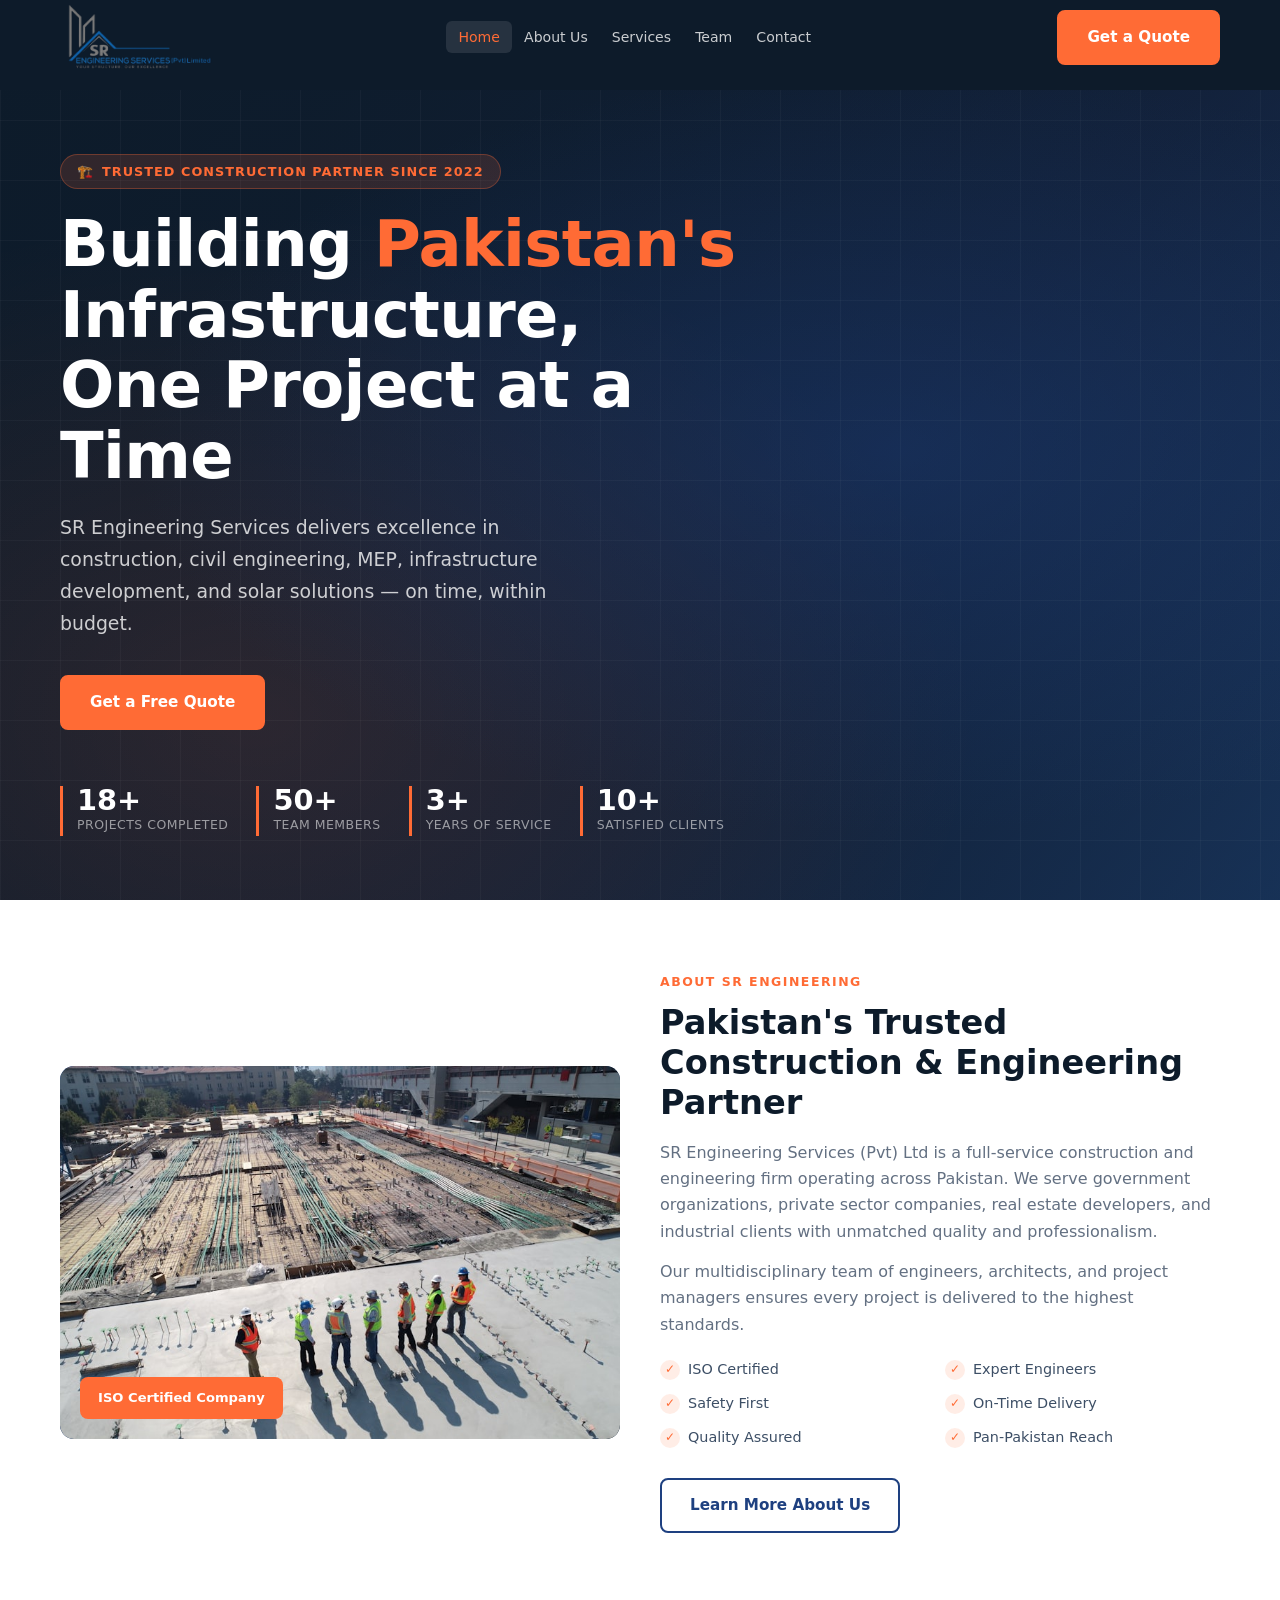
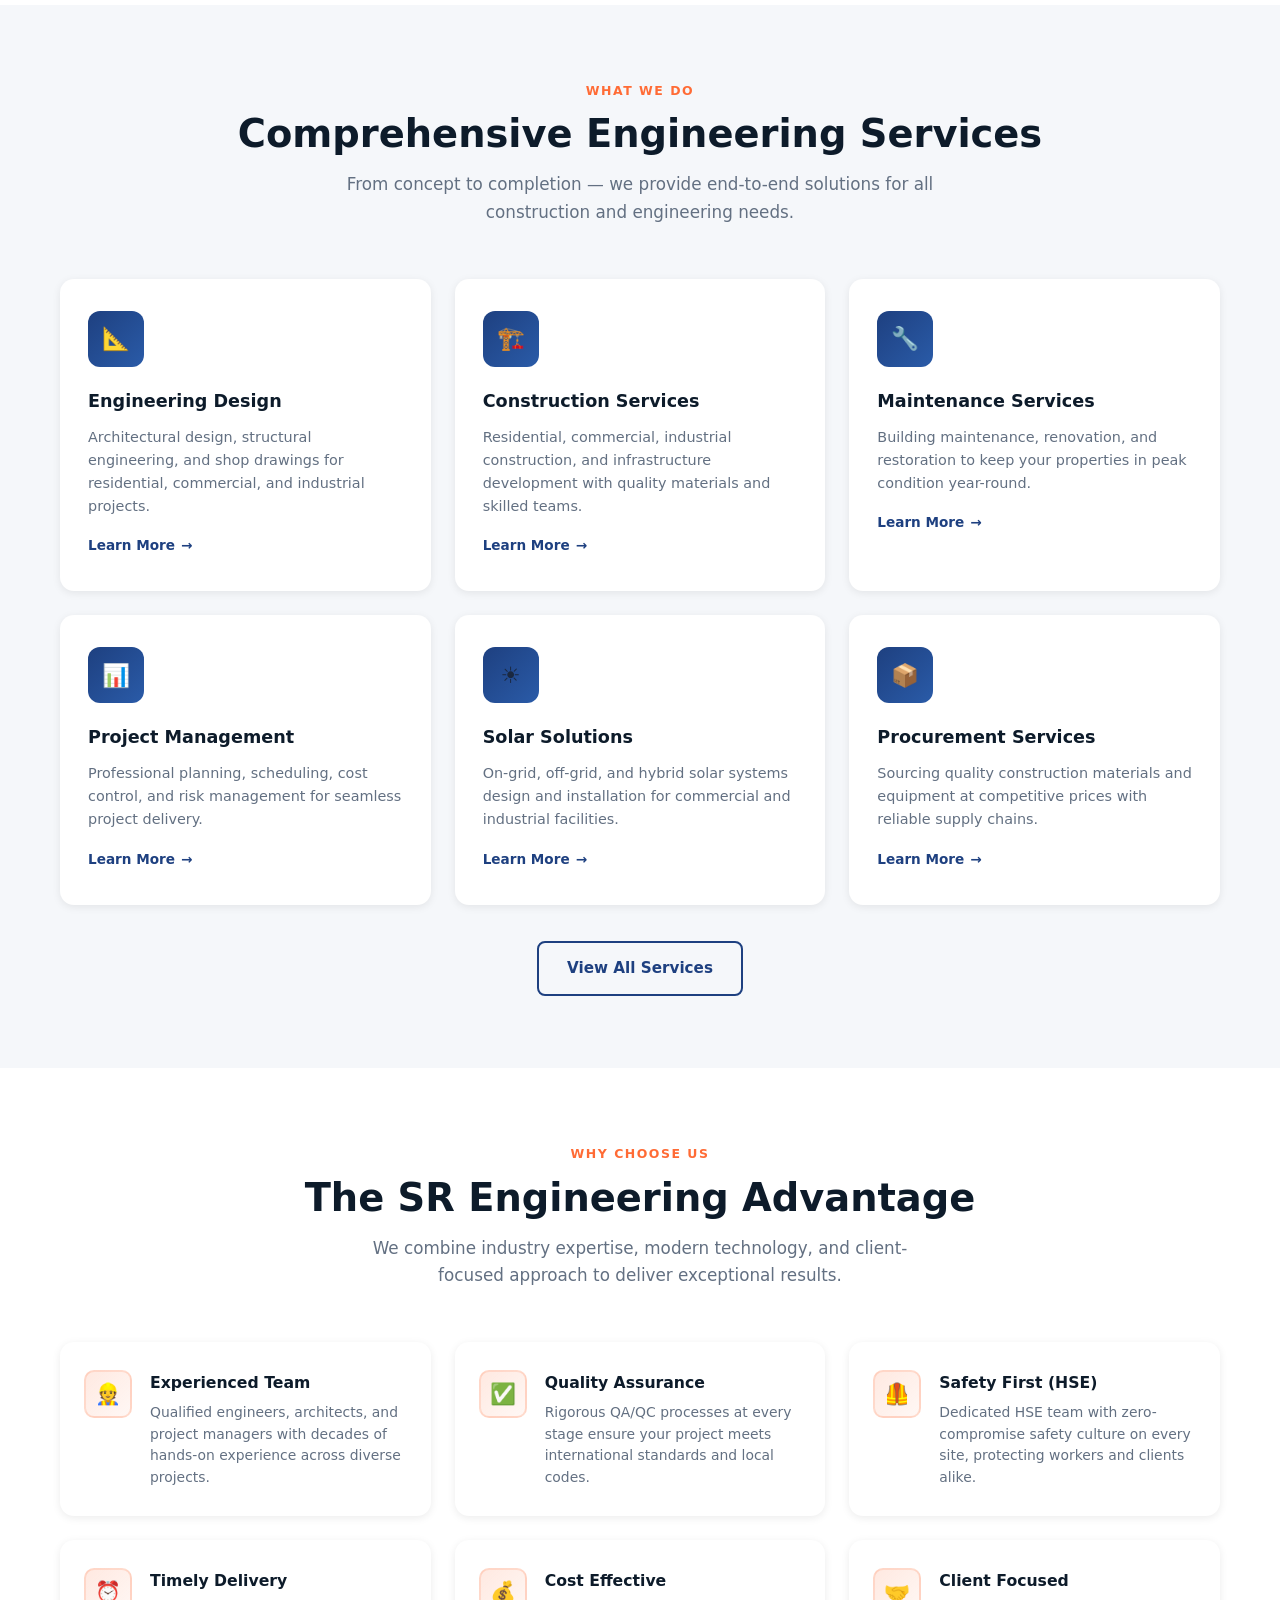
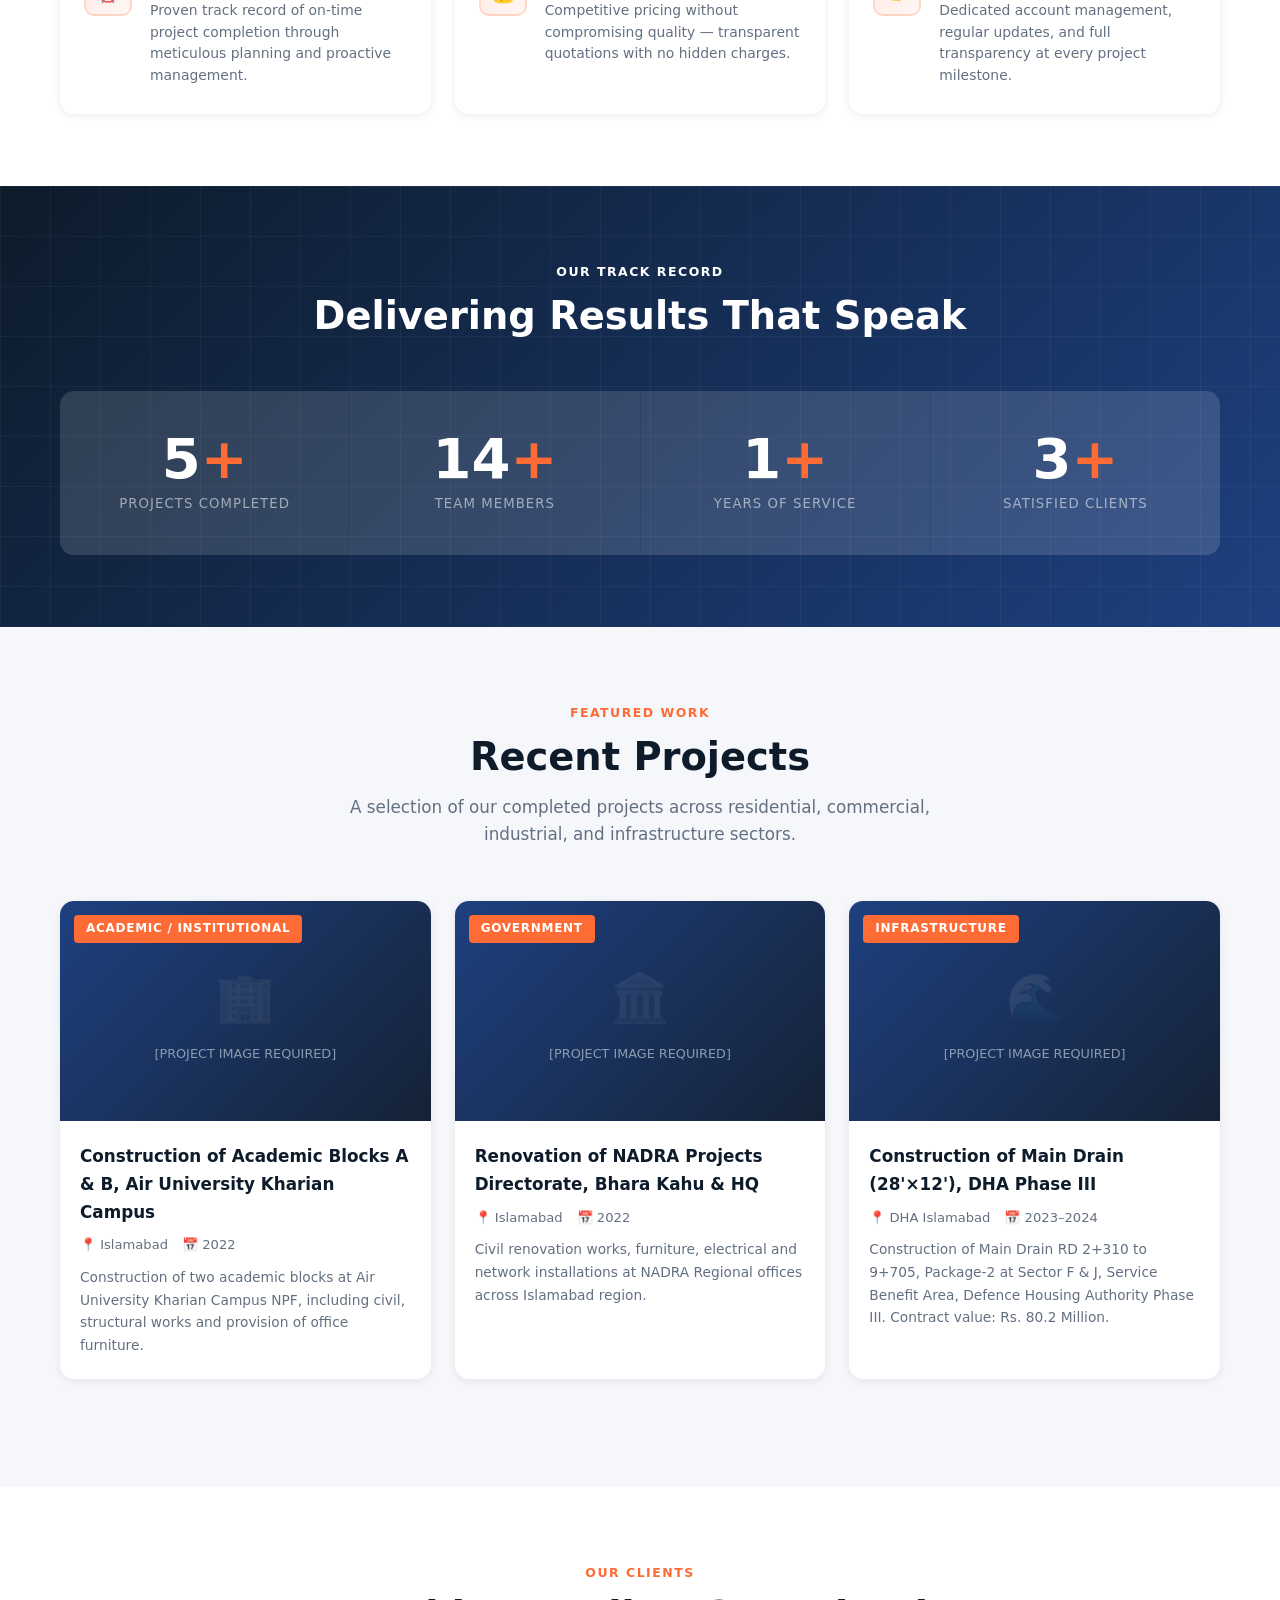
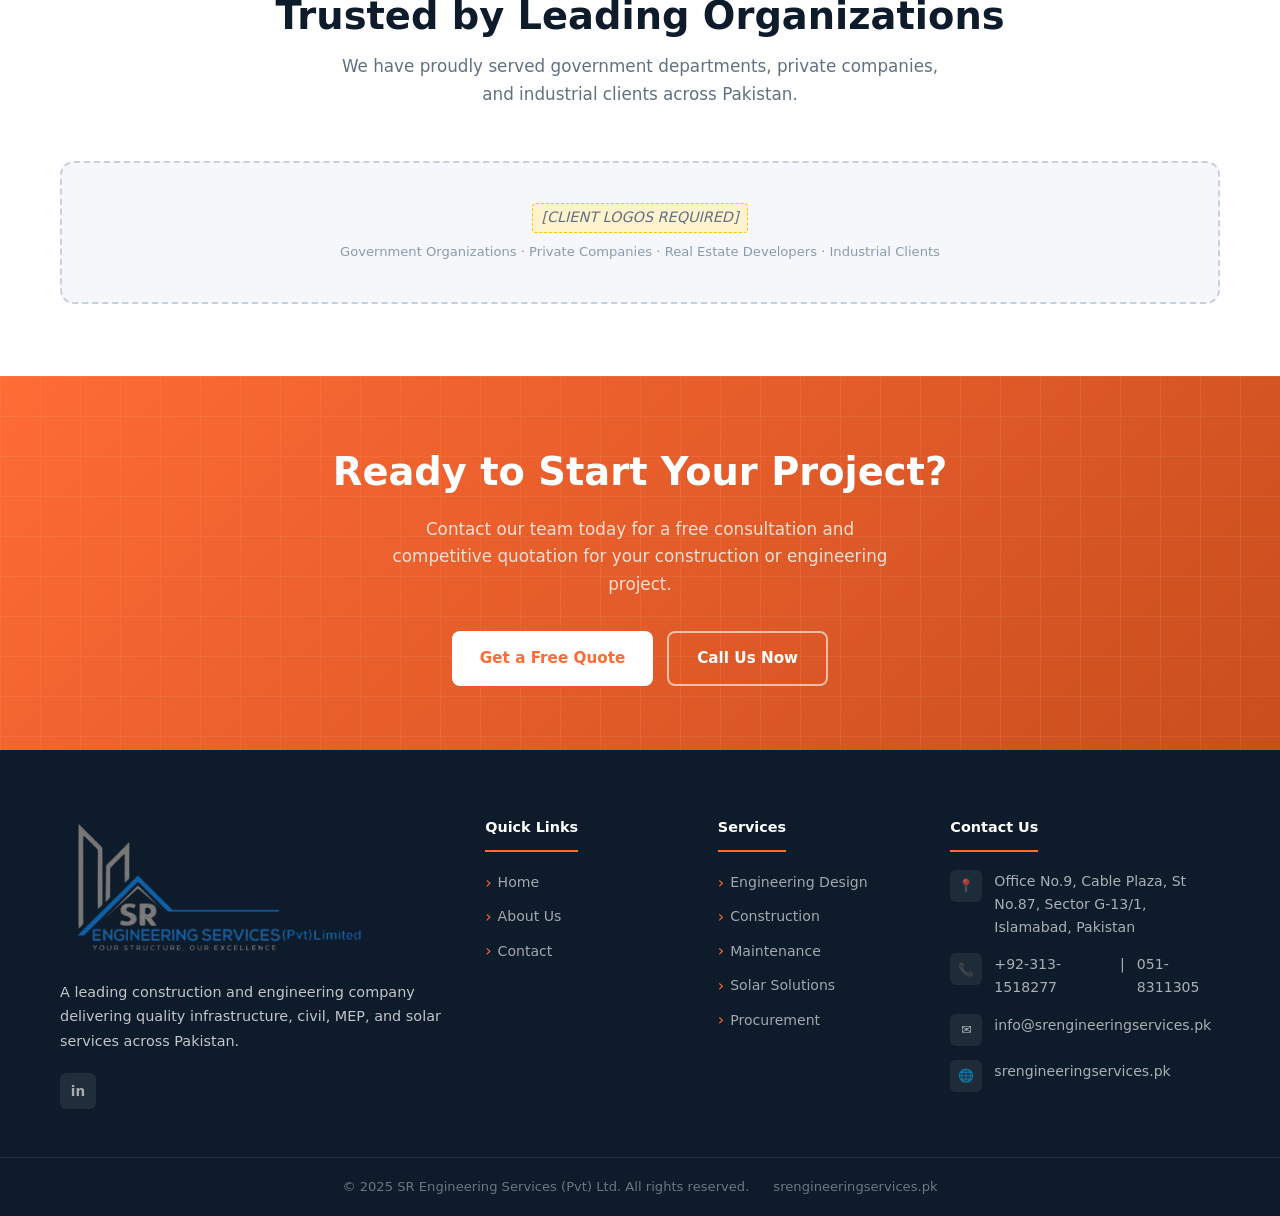
==== commit 792516d5: "Add construction worker image on homepage" ====
--- a/index.html
+++ b/index.html
@@ -82,10 +82,7 @@
     <div class="container">
       <div class="about-preview-inner">
         <div class="about-preview-visual" aria-hidden="true">
-          <div class="about-visual-placeholder">
-            <div class="big-icon">🏢</div>
-            <p>Company Photo / Project Image<br><span class="content-needed">[IMAGE REQUIRED]</span></p>
-          </div>
+          <img src="images/construction-worker.jpg" alt="Construction project site" style="width:100%; height:100%; object-fit:cover; border-radius:var(--radius-lg);">
           <div class="about-tag">ISO Certified Company</div>
         </div>
         <div class="about-preview-text">
--- a/css/style.css
+++ b/css/style.css
@@ -30,7 +30,7 @@
   --radius-lg:  14px;
   --transition: 0.25s ease;
 
-  --nav-h:      70px;
+  --nav-h:      90px;
   --container:  1200px;
 }
 
@@ -102,6 +102,8 @@
 .grid-2 { display: grid; gap: 28px; }
 .grid-3 { display: grid; gap: 24px; }
 .grid-4 { display: grid; gap: 20px; }
+.grid-4-center { display: flex; flex-wrap: wrap; gap: 20px; justify-content: center; }
+.grid-4-center .team-card { width: calc(25% - 15px); min-width: 220px; }
 
 @media (min-width: 640px) {
   .grid-2 { grid-template-columns: repeat(2, 1fr); }
@@ -226,7 +228,7 @@
 }
 
 .nav-logo .logo-img {
-  height: 42px;
+  height: 75px;
   width: auto;
   flex-shrink: 0;
 }
@@ -317,7 +319,7 @@
 /* ── Page Hero (inner pages) ────────────────────────────────── */
 .page-hero {
   background: linear-gradient(135deg, var(--dark) 0%, var(--primary) 100%);
-  padding: 120px 0 60px;
+  padding: 140px 0 60px;
   position: relative;
   overflow: hidden;
 }
@@ -372,7 +374,7 @@
   margin-bottom: 16px;
 }
 .footer-brand .logo-img {
-  height: 44px;
+  height: 150px;
   width: auto;
 }
 .footer-brand strong { color: var(--white); font-size: 1rem; font-weight: 800; display: block; }
@@ -1296,10 +1298,10 @@
 .team-card:hover { transform: translateY(-4px); box-shadow: var(--shadow); }
 .team-avatar {
   width: 72px; height: 72px;
-  background: linear-gradient(135deg, var(--primary) 0%, var(--primary-lt) 100%);
+  background: linear-gradient(135deg, #e8edf5 0%, #d4dce8 100%);
   border-radius: 50%;
   display: flex; align-items: center; justify-content: center;
-  font-size: 1.8rem; color: rgba(255,255,255,.6);
+  font-size: 1.8rem; color: var(--primary);
   margin: 0 auto 14px;
 }
 .team-card h4 { font-size: .95rem; font-weight: 700; color: var(--dark); margin-bottom: 4px; }
